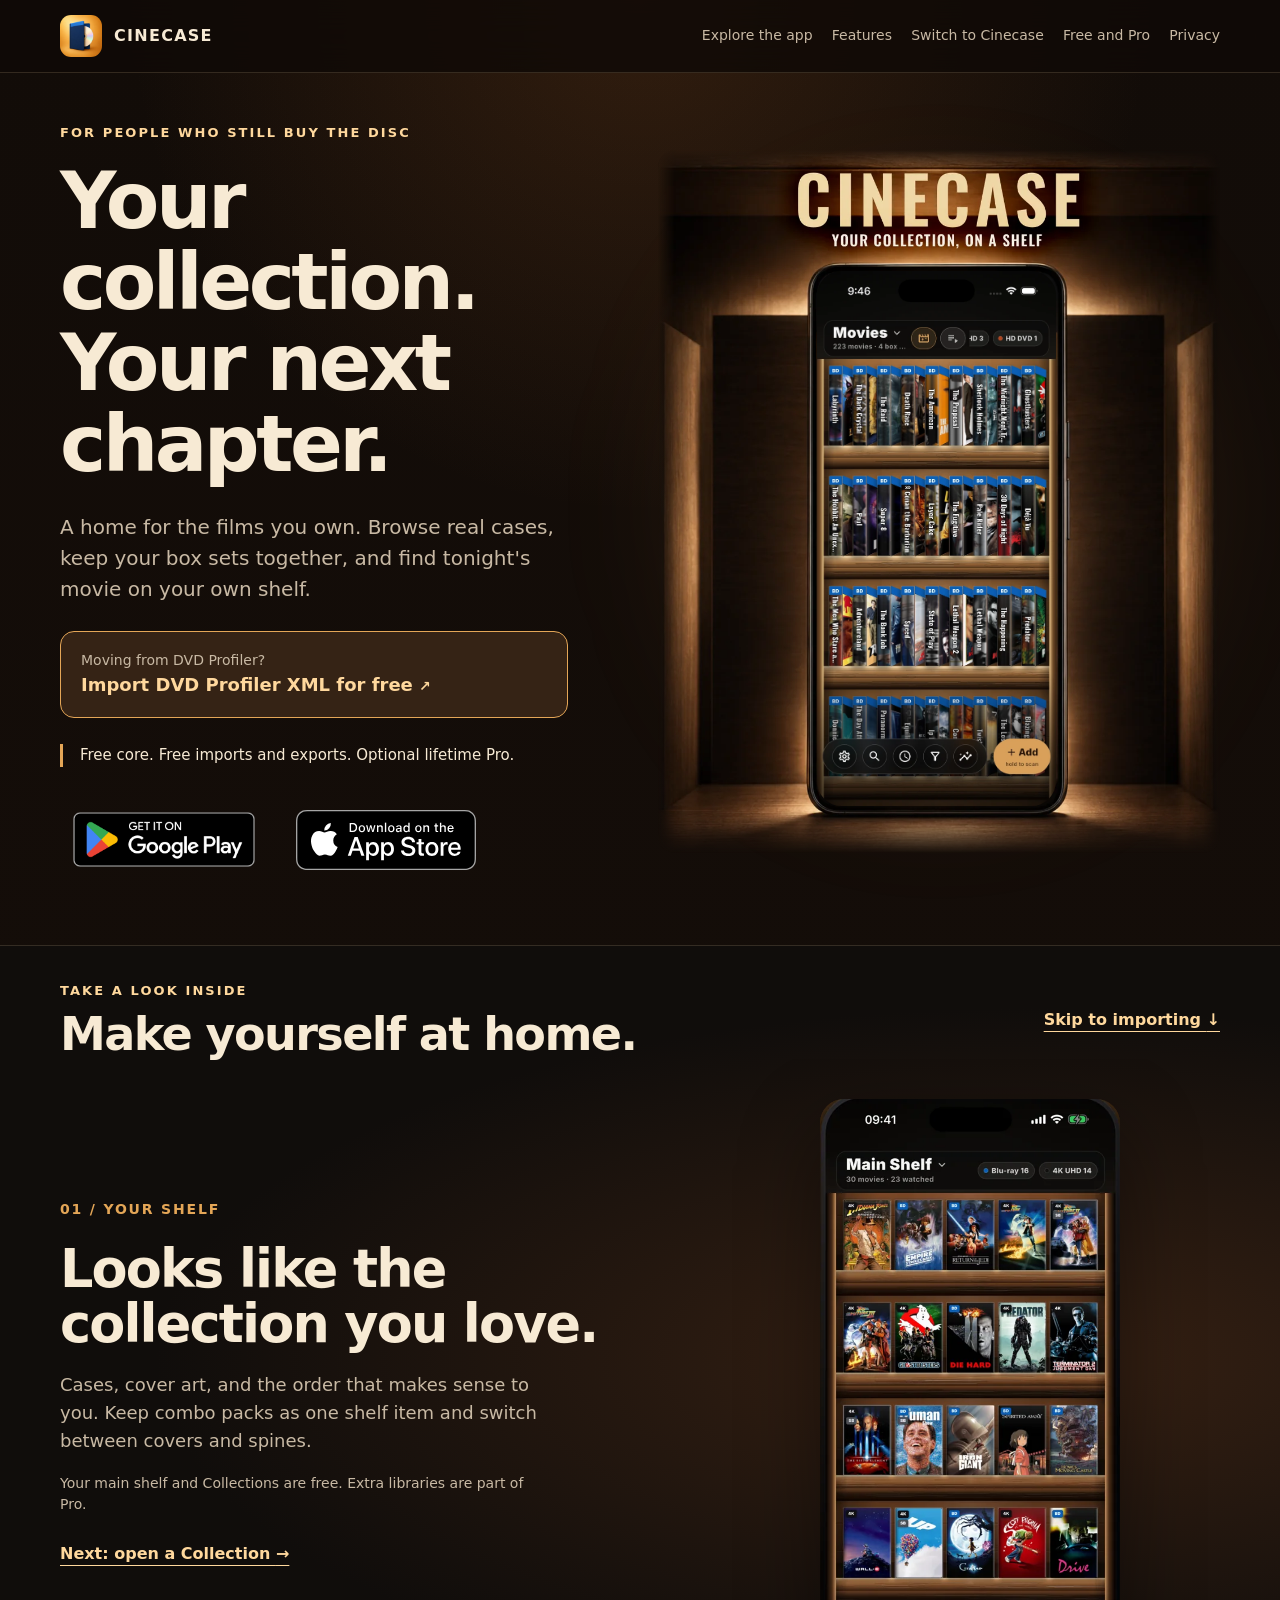
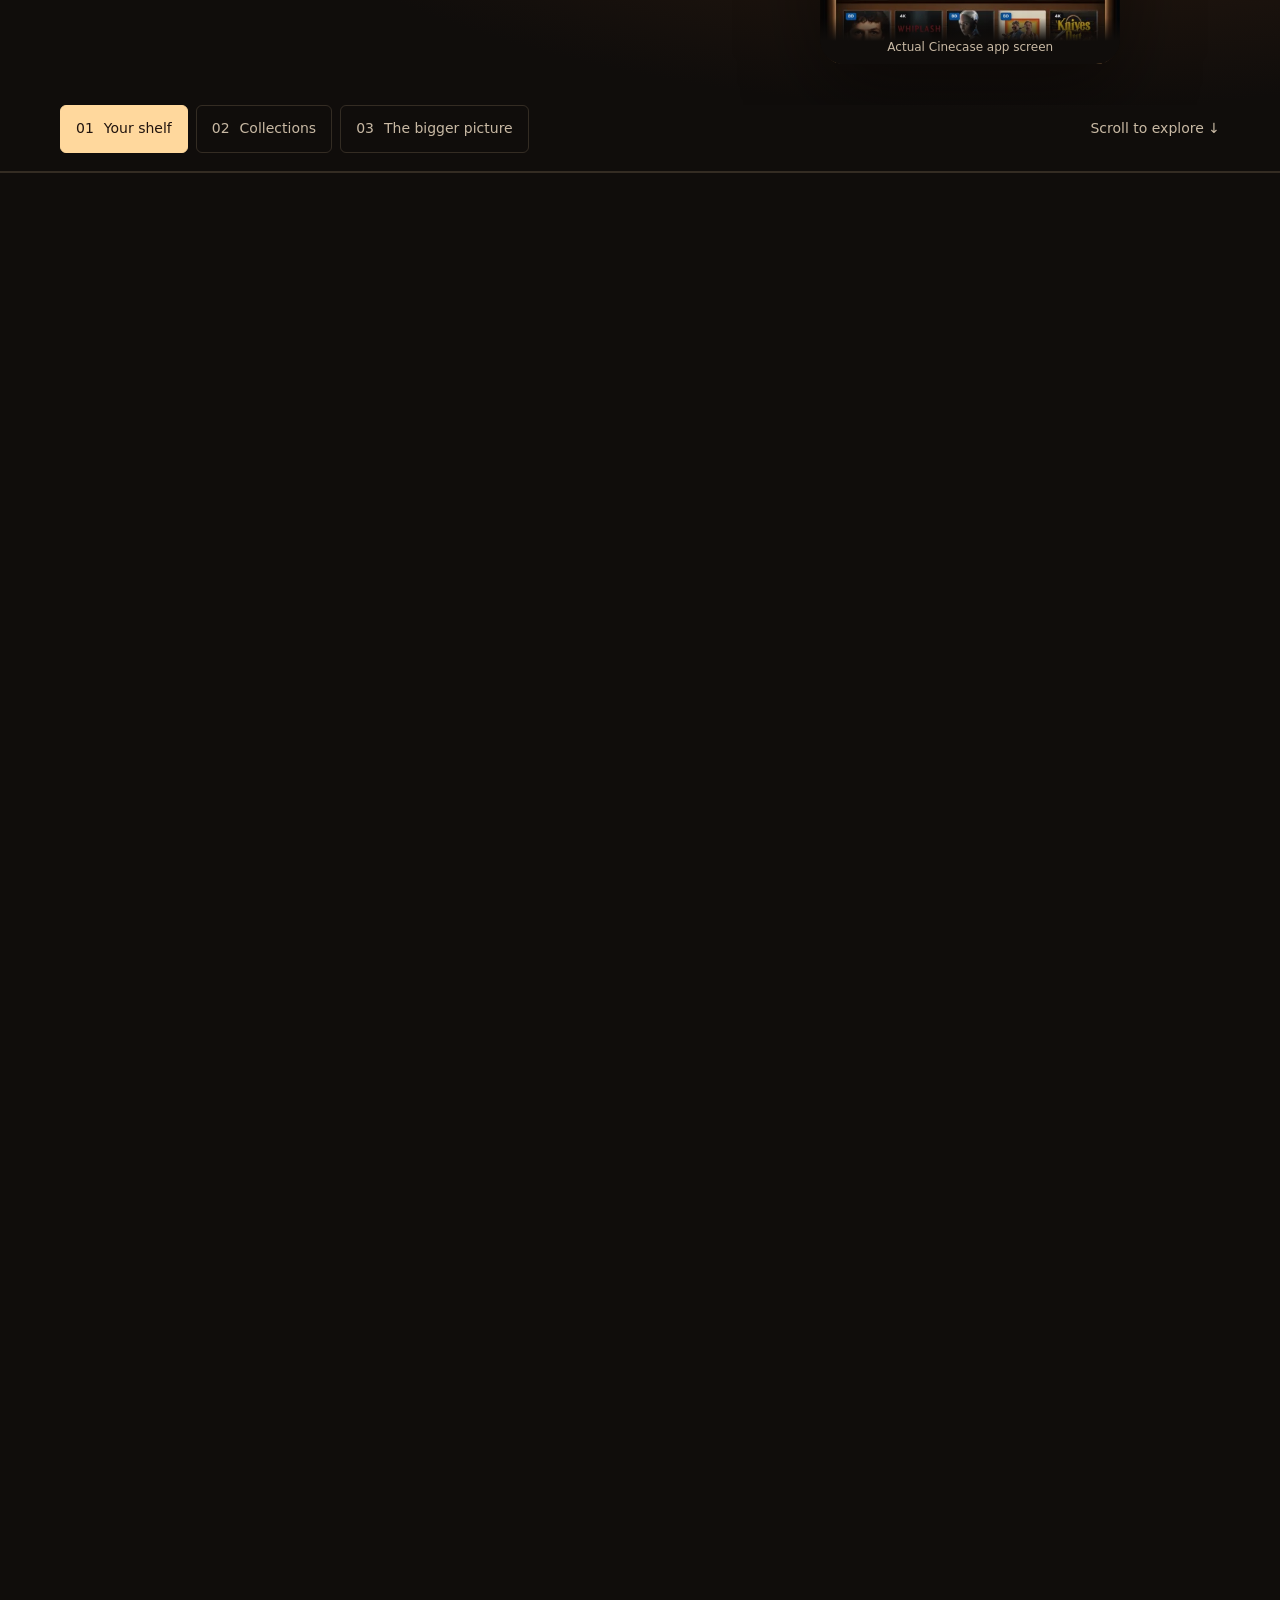
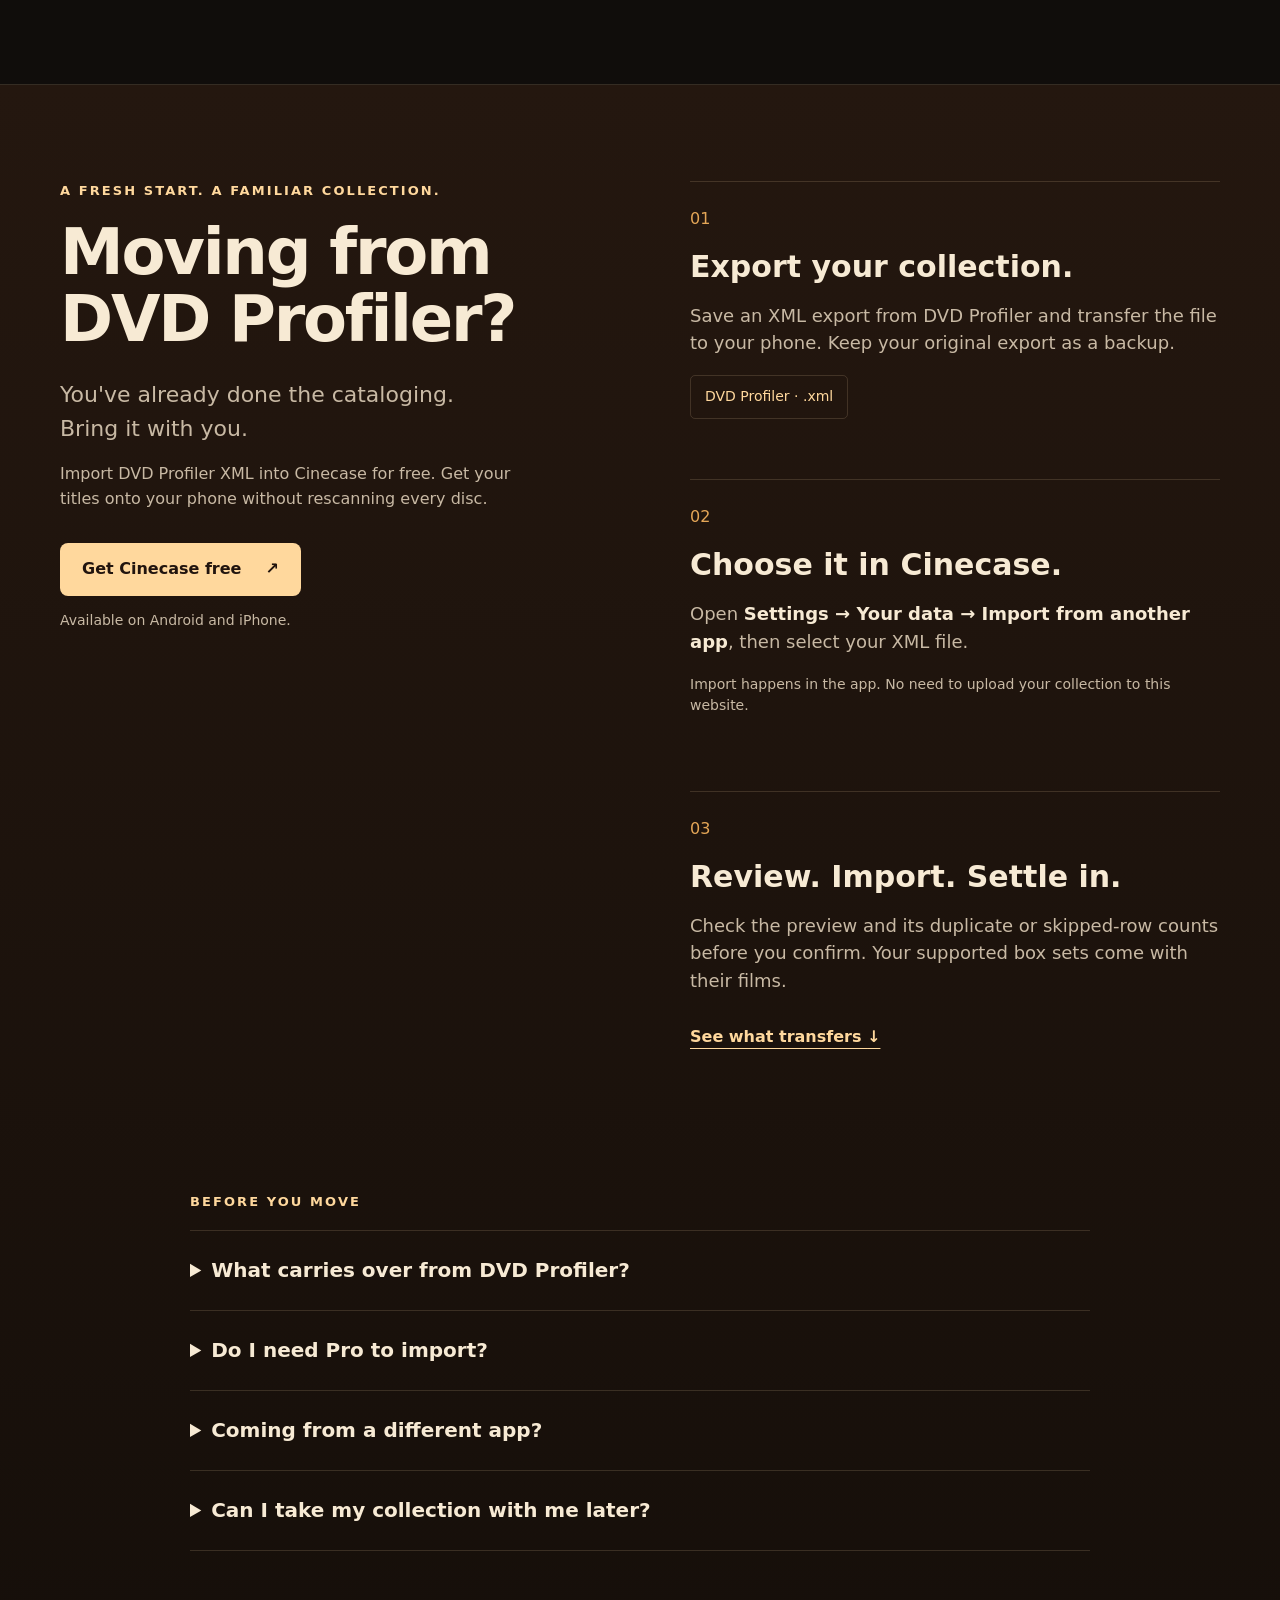
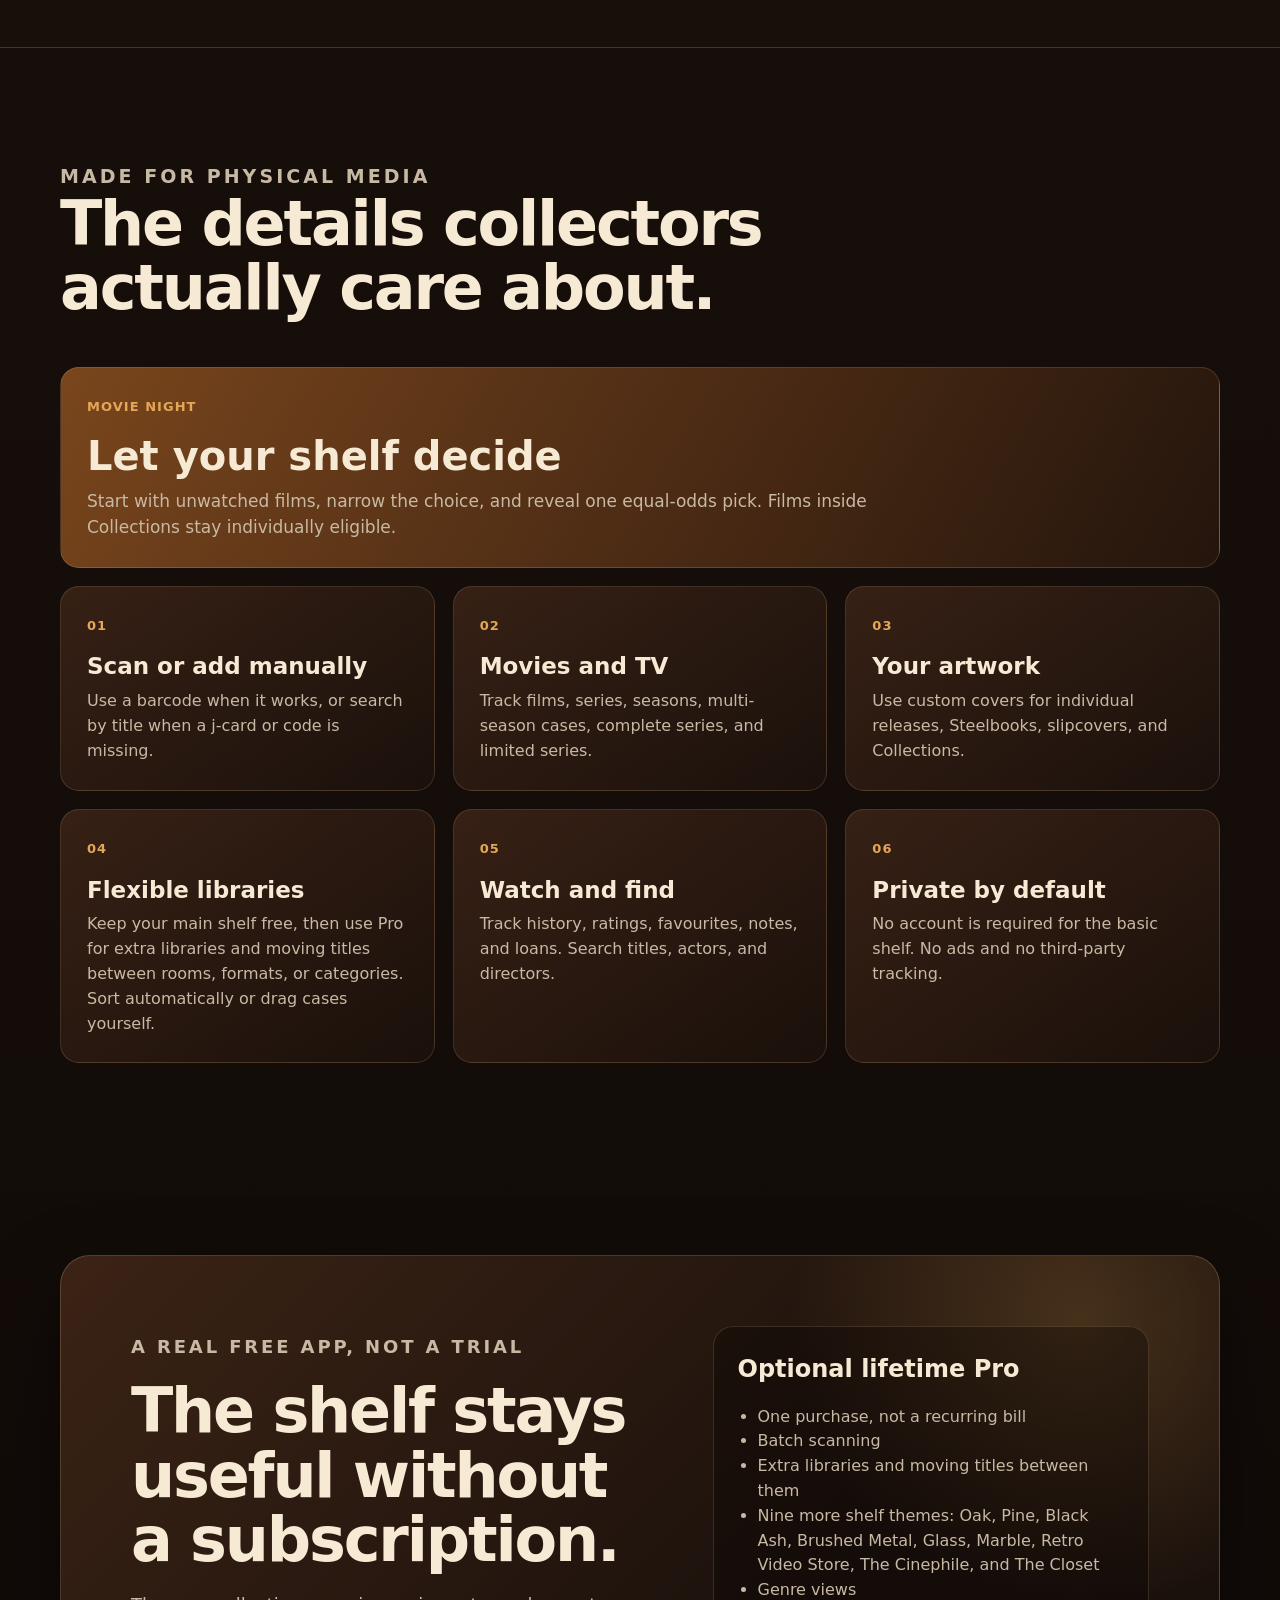
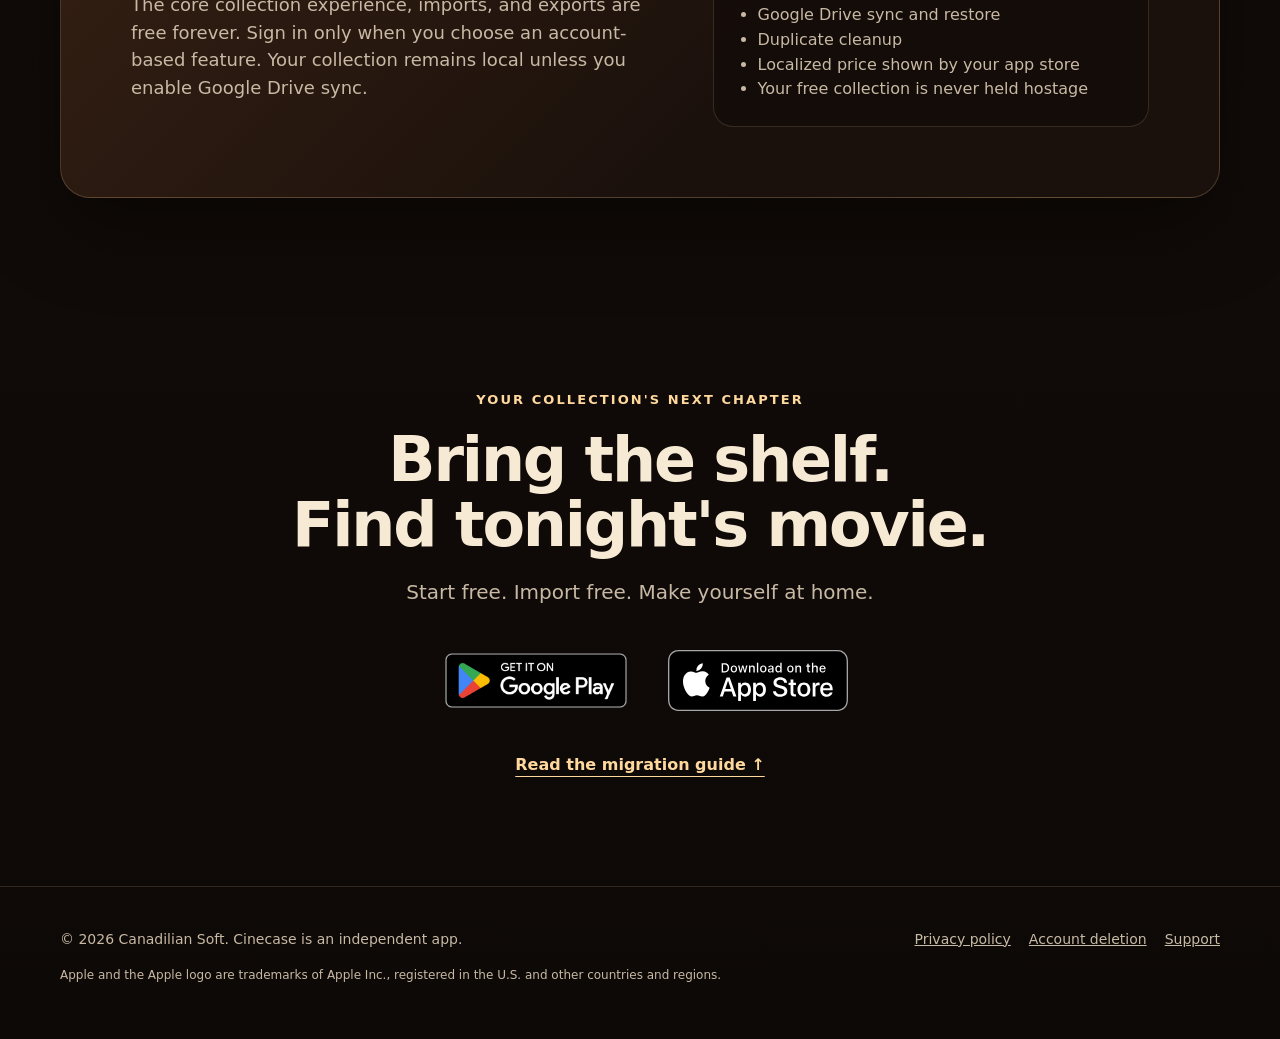
==== index.html @ baa49ec5 "Improve mobile performance and accessible scrolling" ====
<!doctype html>
<html lang="en">
<head>
  <meta charset="utf-8">
  <meta name="viewport" content="width=device-width, initial-scale=1">
  <meta name="theme-color" content="#17100b">
  <meta name="description" content="Import DVD Profiler XML for free. Explore Cinecase for Android and iPhone: physical movie shelves, Collections, and Movie Night. Optional lifetime Pro.">
  <meta property="og:type" content="website">
  <meta property="og:title" content="Cinecase | Your collection. Your next chapter.">
  <meta property="og:description" content="Import DVD Profiler XML for free, explore your collection, and find tonight's movie. Android and iPhone. Free core, optional lifetime Pro.">
  <meta property="og:url" content="https://canadilian.com/">
  <meta property="og:image" content="https://canadilian.com/assets/og-cinecase.png">
  <meta name="twitter:card" content="summary_large_image">
  <link rel="canonical" href="https://canadilian.com/">
  <title>Cinecase | Free DVD Profiler XML import & movie collection app</title>
  <link rel="icon" href="assets/cinecase-app-icon.webp">
  <style>
    :root {
      color-scheme: dark;
      --ink: #f7ead4;
      --muted: #c8b9a4;
      --amber: #e4a657;
      --amber-soft: #ffd89d;
      --walnut: #2a190f;
      --panel: rgba(39, 25, 17, .78);
      --line: rgba(255, 221, 174, .15);
      --shadow: 0 30px 80px rgba(0, 0, 0, .42);
    }

    * { box-sizing: border-box; }
    html { scroll-behavior: smooth; }
    body {
      margin: 0;
      color: var(--ink);
      background:
        radial-gradient(circle at 50% 0%, rgba(163, 92, 38, .22), transparent 32rem),
        linear-gradient(180deg, #120c08 0%, #1a100b 54%, #0d0907 100%);
      font-family: Inter, ui-sans-serif, system-ui, -apple-system, BlinkMacSystemFont, "Segoe UI", sans-serif;
      line-height: 1.55;
    }

    a { color: inherit; }
    img { display: block; max-width: 100%; }
    .wrap { width: min(1160px, calc(100% - 40px)); margin: 0 auto; }

    header {
      position: sticky;
      top: 0;
      z-index: 20;
      border-bottom: 1px solid var(--line);
      background: rgba(16, 10, 7, .84);
      backdrop-filter: blur(18px);
    }

    nav {
      min-height: 72px;
      display: flex;
      align-items: center;
      justify-content: space-between;
      gap: 24px;
    }

    .brand {
      display: inline-flex;
      align-items: center;
      gap: 12px;
      text-decoration: none;
      font-weight: 850;
      letter-spacing: .08em;
    }

    .brand img { width: 42px; height: 42px; border-radius: 11px; }
    .nav-links { display: flex; gap: 22px; align-items: center; }
    .nav-links a { color: var(--muted); text-decoration: none; font-size: 0.875rem; }
    .nav-links a:hover, .nav-links a:focus-visible { color: var(--ink); }

    .hero {
      min-height: 790px;
      display: grid;
      grid-template-columns: .95fr 1.05fr;
      align-items: center;
      gap: clamp(36px, 7vw, 92px);
      padding: 72px 0 88px;
    }

    .eyebrow {
      margin: 0 0 18px;
      color: var(--amber-soft);
      font-size: 0.8125rem;
      font-weight: 800;
      letter-spacing: .16em;
      text-transform: uppercase;
    }

    h1, h2, h3 { line-height: 1.04; }
    h1 {
      margin: 0;
      max-width: 720px;
      font-size: clamp(3rem, 7vw, 5.375rem);
      letter-spacing: -.045em;
    }

    .lead {
      max-width: 620px;
      margin: 26px 0 0;
      color: var(--muted);
      font-size: clamp(1.125rem, 2vw, 1.375rem);
    }

    .promise {
      margin: 26px 0 0;
      padding-left: 17px;
      border-left: 3px solid var(--amber);
      font-weight: 750;
    }

    .store-actions { display: flex; align-items: center; flex-wrap: wrap; gap: 28px; margin-top: 32px; }
    .store-badge-link {
      display: inline-flex;
      align-items: center;
      border-radius: 12px;
      transition: transform .18s ease;
    }
    .store-badge-link:hover {
      transform: translateY(-2px);
    }
    .store-badge-link:focus-visible {
      outline: 3px solid var(--amber);
      outline-offset: 1px;
    }
    .store-badge { display: block; height: auto; }
    .store-badge-app { width: 180px; aspect-ratio: 119.66407 / 40; }
    .store-badge-google { width: 208px; }

    .hero-art {
      position: relative;
      isolation: isolate;
    }
    .hero-art::before {
      content: "";
      position: absolute;
      inset: 12% 8%;
      z-index: -1;
      border-radius: 48%;
      background: rgba(226, 151, 66, .12);
      filter: blur(70px);
    }
    .hero-art .hero-composite {
      width: min(100%, 610px);
      height: auto;
      margin: 0 auto;
      border: 0;
      border-radius: 18px;
      box-shadow: none;
      -webkit-mask-image: linear-gradient(to right, transparent, #000 3%, #000 97%, transparent), linear-gradient(to bottom, transparent, #000 3%, #000 94%, transparent);
      mask-image: linear-gradient(to right, transparent, #000 3%, #000 97%, transparent), linear-gradient(to bottom, transparent, #000 3%, #000 94%, transparent);
      -webkit-mask-composite: source-in;
      mask-composite: intersect;
    }

    section { padding: 96px 0; }
    .section-head { max-width: 760px; margin-bottom: 46px; }
    h2 { margin: 0; font-size: clamp(2.25rem, 5vw, 3.875rem); letter-spacing: -.035em; }
    .section-head p { margin: 18px 0 0; color: var(--muted); font-size: 1.1875rem; }

    .feature-grid {
      display: grid;
      grid-template-columns: repeat(3, 1fr);
      gap: 18px;
    }
    .feature {
      min-height: 190px;
      padding: 26px;
      border: 1px solid var(--line);
      border-radius: 19px;
      background: linear-gradient(145deg, rgba(65, 39, 24, .78), rgba(29, 18, 12, .76));
    }
    .feature span { color: var(--amber); font-size: 0.8125rem; font-weight: 850; letter-spacing: .08em; }
    .feature h3 { margin: 18px 0 0; font-size: 1.4375rem; }
    .feature p { margin: 10px 0 0; color: var(--muted); }
    .feature-major {
      grid-column: 1 / -1;
      min-height: 0;
      background: linear-gradient(120deg, rgba(132, 76, 31, .9), rgba(40, 23, 14, .82));
    }
    .feature-major h3 { font-size: clamp(1.75rem, 4vw, 2.5rem); }
    .feature-major p { max-width: 800px; font-size: 1.0625rem; }

    .free-panel {
      display: grid;
      grid-template-columns: 1.1fr .9fr;
      gap: 48px;
      align-items: center;
      padding: clamp(28px, 6vw, 70px);
      border: 1px solid rgba(255, 220, 171, .19);
      border-radius: 30px;
      background:
        radial-gradient(circle at 88% 12%, rgba(231, 164, 80, .21), transparent 18rem),
        linear-gradient(135deg, #3b2315, #1b110c 65%);
      box-shadow: var(--shadow);
    }
    .free-panel p { color: var(--muted); font-size: 1.125rem; }
    .price-note {
      padding: 24px;
      border-radius: 20px;
      background: rgba(8, 5, 4, .34);
      border: 1px solid var(--line);
    }
    .price-note strong { font-size: 1.5rem; }
    .price-note ul { margin: 16px 0 0; padding-left: 20px; color: var(--muted); }

    footer {
      padding: 42px 0 54px;
      border-top: 1px solid var(--line);
      color: var(--muted);
      font-size: 0.875rem;
    }
    .footer-row { display: flex; justify-content: space-between; gap: 28px; flex-wrap: wrap; }
    .footer-links { display: flex; gap: 18px; flex-wrap: wrap; }
    .footer-links a:hover, .footer-links a:focus-visible { color: var(--ink); }
    .trademark-credit { margin-top: 16px; font-size: 0.75rem; }

    @media (max-width: 900px) {
      .hero { grid-template-columns: 1fr; padding-top: 56px; }
      .hero-copy { text-align: center; }
      .lead { margin-inline: auto; }
      .promise { display: inline-block; text-align: left; }
      .store-actions { justify-content: center; }
      .hero-art .hero-composite { width: min(100%, 560px); }
      .feature-grid { grid-template-columns: repeat(2, 1fr); }
      .free-panel { grid-template-columns: 1fr; }
    }

    @media (max-width: 620px) {
      .wrap { width: min(100% - 28px, 1160px); }
      .hero { min-height: auto; padding: 48px 0 66px; }
      section { padding: 72px 0; }
      .feature-grid { grid-template-columns: 1fr; }
    }

    @media (prefers-reduced-motion: reduce) {
      html { scroll-behavior: auto; }
    }
  .migration-cta {display:block; margin-top:26px;padding:18px 20px;border:1px solid var(--amber);border-radius:14px;background:#352315;text-decoration:none}.migration-cta span {display:block;color:var(--muted);font-size:0.875rem}.migration-cta strong {display:block;color:var(--amber-soft);font-size:1.125rem}.migration-cta strong span {display:inline;color:inherit}.hero {min-height:740px;padding:50px 0 65px}h1{font-size:clamp(3rem,6.1vw,4.875rem)}:focus-visible{outline:3px solid #ffd89d;outline-offset:5px}
</style>
  <link rel="stylesheet" href="interactive.css?v=6-5">
  <script src="interactive.js?v=6-5" defer></script>
</head>
<body>
  <a class="skip-link" href="#main-content">Skip to content</a>
  <header>
    <nav class="wrap" aria-label="Main navigation">
      <a class="brand" href="#top">
        <img src="assets/cinecase-app-icon.webp" width="42" height="42" alt="">
        <span>CINECASE</span>
      </a>
      <div class="nav-links">
        <a href="#tour">Explore the app</a>
        <a href="#features">Features</a>
        <a href="#migration">Switch to Cinecase</a>
        <a href="#free">Free and Pro</a>
        <a href="privacy-policy/">Privacy</a>
      </div>
      <details class="mobile-nav"><summary>Menu</summary>      <div class="mobile-nav-links">
        <a href="#tour">Explore the app</a>
        <a href="#features">Features</a>
        <a href="#migration">Switch to Cinecase</a>
        <a href="#free">Free and Pro</a>
        <a href="privacy-policy/">Privacy</a>
      </div></details>
    </nav>
  </header>

  <main id="top">
    <div class="hero wrap" id="main-content" tabindex="-1">
      <div class="hero-copy">
        <p class="eyebrow">For people who still buy the disc</p>
        <h1>Your collection.<br>Your next chapter.</h1>
        <p class="lead">A home for the films you own. Browse real cases, keep your box sets together, and find tonight's movie on your own shelf.</p>
        <a class="migration-cta" href="#migration"><span>Moving from DVD Profiler?</span><strong>Import DVD Profiler XML for free <span aria-hidden="true">↗</span></strong></a>
        <p class="promise">Free core. Free imports and exports. Optional lifetime Pro.</p>
        <div class="store-actions" aria-label="Store availability">
          <a class="store-badge-link" href="https://play.google.com/store/apps/details?id=com.blurayshelf.movie_shelf" target="_blank" rel="noopener noreferrer" aria-label="Get Cinecase on Google Play">
            <img class="store-badge store-badge-google" src="assets/google-play-badge.png" width="646" height="250" alt="Get it on Google Play">
          </a>
          <a class="store-badge-link" href="https://apps.apple.com/app/id6789741630" target="_blank" rel="noopener noreferrer" aria-label="Download Cinecase on the App Store">
            <img class="store-badge store-badge-app" src="assets/app-store-badge.svg" width="120" height="40" alt="Download on the App Store">
          </a>
        </div>
      </div>
      <div class="hero-art">
        <div class="hero-composite" role="img" aria-label="Cinecase displaying the Large shelf view inside a phone on a warm wooden shelf">
          <img class="hero-background" src="assets/hero-reddit.webp" width="1000" height="1250" fetchpriority="high" alt="">
          <img class="hero-screen" src="assets/hero-shelf-large.webp?v=2" width="603" height="1311" alt="">
        </div>
      </div>
    </div>

    <section id="tour" class="tour" aria-labelledby="tour-title">
      <div class="tour-stage">
        <div class="wrap tour-heading"><div><p class="eyebrow">Take a look inside</p><h2 id="tour-title">Make yourself at home.</h2></div><a class="text-link" href="#migration">Skip to importing <span aria-hidden="true">↓</span></a></div>
        <div class="tour-window wrap">
          <div class="tour-track">
            <article class="tour-slide" id="tour-shelf" aria-labelledby="shelf-title">
              <div class="tour-copy"><p class="chapter">01 / YOUR SHELF</p><h3 id="shelf-title">Looks like the<br>collection you love.</h3><p>Cases, cover art, and the order that makes sense to you. Keep combo packs as one shelf item and switch between covers and spines.</p><p class="detail-note">Your main shelf and Collections are free. Extra libraries are part of Pro.</p><a class="text-link" href="#tour-collection">Next: open a Collection <span aria-hidden="true">→</span></a></div>
              <figure class="tour-image"><img src="assets/iphone-shelf.webp" width="660" height="1434" alt="Cinecase's Covers view with a personal movie collection" loading="lazy"><figcaption>Actual Cinecase app screen</figcaption></figure>
            </article>
            <article class="tour-slide" id="tour-collection" aria-labelledby="collection-title">
              <div class="tour-copy"><p class="chapter">02 / THE FILMS INSIDE</p><h3 id="collection-title">One box.<br>A whole world inside.</h3><p>Open a Collection to see the films it holds. Keep trilogies, franchises, and box sets together without losing the individual movies.</p><p class="detail-note">Movie Night can choose individual films inside Collections, too.</p><a class="text-link" href="#tour-stats">Next: get the bigger picture <span aria-hidden="true">→</span></a></div>
              <figure class="tour-image"><img src="assets/iphone-collection.webp" width="660" height="1434" alt="The Lord of the Rings Trilogy Collection open, showing its three films" loading="lazy"><figcaption>Actual Cinecase app screen</figcaption></figure>
            </article>
            <article class="tour-slide" id="tour-stats" aria-labelledby="stats-title">
              <div class="tour-copy"><p class="chapter">03 / YOUR COLLECTION, IN FOCUS</p><h3 id="stats-title">Know your shelf.<br>Find your next watch.</h3><p>Explore your formats, genres, decades, and watch history. When you can't decide, Movie Night makes an equal-odds pick from the films you own.</p><p class="detail-note">Narrow Movie Night by genre, runtime, watched status, actor, or director.</p><a class="text-link" href="#migration">Bring your collection over <span aria-hidden="true">→</span></a></div>
              <figure class="tour-image"><img src="assets/iphone-stats.webp" width="660" height="1434" alt="Cinecase statistics showing collection totals and movie formats" loading="lazy"><figcaption>Actual Cinecase app screen</figcaption></figure>
            </article>
          </div>
        </div>
        <div class="tour-controls wrap" aria-label="Tour chapters"><div class="chapter-links"><a href="#tour-shelf">01 <span>Your shelf</span></a><a href="#tour-collection">02 <span>Collections</span></a><a href="#tour-stats">03 <span>The bigger picture</span></a></div><span class="scroll-hint">Scroll to explore <span aria-hidden="true">↓</span></span></div>
        <div class="tour-progress" aria-hidden="true"><span></span></div>
      </div>
    </section>

    <section id="migration" class="migration" aria-labelledby="migration-title">
      <div class="wrap migration-layout">
        <div class="migration-intro"><p class="eyebrow">A fresh start. A familiar collection.</p><h2 id="migration-title">Moving from<br>DVD Profiler?</h2><p class="lead">You've already done the cataloging.<br>Bring it with you.</p><p>Import DVD Profiler XML into Cinecase for free. Get your titles onto your phone without rescanning every disc.</p><a class="button" href="#download">Get Cinecase free <span aria-hidden="true">↗</span></a><p class="detail-note">Available on Android and iPhone.</p></div>
        <div class="migration-steps">
          <article class="migration-step"><span class="step-number">01</span><h3>Export your collection.</h3><p>Save an XML export from DVD Profiler and transfer the file to your phone. Keep your original export as a backup.</p><span class="file-label">DVD Profiler · .xml</span></article>
          <article class="migration-step"><span class="step-number">02</span><h3>Choose it in Cinecase.</h3><p>Open <strong>Settings → Your data → Import from another app</strong>, then select your XML file.</p><p class="detail-note">Import happens in the app. No need to upload your collection to this website.</p></article>
          <article class="migration-step"><span class="step-number">03</span><h3>Review. Import. Settle in.</h3><p>Check the preview and its duplicate or skipped-row counts before you confirm. Your supported box sets come with their films.</p><a class="text-link" href="#migration-details">See what transfers <span aria-hidden="true">↓</span></a></article>
        </div>
      </div>
      <div class="wrap migration-faq" id="migration-details">
        <p class="eyebrow">Before you move</p>
        <details><summary>What carries over from DVD Profiler?</summary><div><p>Supported fields include titles, production years, formats, editions, and retail barcodes. Supported multi-film box-set relationships become Collections with films inside.</p><p>Not every DVD Profiler field transfers. Special features and Easter eggs are not imported. Nested box sets and single-child profiles are not grouped the same way. Keep your original export and review the import preview before confirming.</p></div></details>
        <details><summary>Do I need Pro to import?</summary><div><p>No. Imports and exports are free. The core collection experience stays free, with an optional one-time Pro purchase for extras such as batch scanning, extra libraries, and Google Drive sync.</p></div></details>
        <details><summary>Coming from a different app?</summary><div><p>Cinecase also accepts CLZ XML or CSV, My Movies CSV, Letterboxd watched CSV, and generic CSV. The import preview helps you check what Cinecase recognized before adding it.</p><p>Export support and fields vary by app. Letterboxd import is for watched films, not a watchlist or full diary transfer.</p></div></details>
        <details><summary>Can I take my collection with me later?</summary><div><p>Yes. Backup and export remain free, so you can keep a copy of your data. No account is required for the basic local shelf.</p></div></details>
      </div>
    </section>
    <section id="features" aria-labelledby="features-title">
      <div class="wrap">
        <div class="section-head">
          <p class="eyebrow">Made for physical media</p>
          <h2 id="features-title">The details collectors actually care about.</h2>
        </div>
        <div class="feature-grid">
          <article class="feature feature-major"><span>MOVIE NIGHT</span><h3>Let your shelf decide</h3><p>Start with unwatched films, narrow the choice, and reveal one equal-odds pick. Films inside Collections stay individually eligible.</p></article>
          <article class="feature"><span>01</span><h3>Scan or add manually</h3><p>Use a barcode when it works, or search by title when a j-card or code is missing.</p></article>
          <article class="feature"><span>02</span><h3>Movies and TV</h3><p>Track films, series, seasons, multi-season cases, complete series, and limited series.</p></article>
          <article class="feature"><span>03</span><h3>Your artwork</h3><p>Use custom covers for individual releases, Steelbooks, slipcovers, and Collections.</p></article>
          <article class="feature"><span>04</span><h3>Flexible libraries</h3><p>Keep your main shelf free, then use Pro for extra libraries and moving titles between rooms, formats, or categories. Sort automatically or drag cases yourself.</p></article>
          <article class="feature"><span>05</span><h3>Watch and find</h3><p>Track history, ratings, favourites, notes, and loans. Search titles, actors, and directors.</p></article>
          <article class="feature"><span>06</span><h3>Private by default</h3><p>No account is required for the basic shelf. No ads and no third-party tracking.</p></article>
        </div>
      </div>
    </section>

    <section id="free">
      <div class="wrap">
        <div class="free-panel">
          <div>
            <p class="eyebrow">A real free app, not a trial</p>
            <h2>The shelf stays useful without a subscription.</h2>
            <p>The core collection experience, imports, and exports are free forever. Sign in only when you choose an account-based feature. Your collection remains local unless you enable Google Drive sync.</p>
          </div>
          <div class="price-note">
            <strong>Optional lifetime Pro</strong>
            <ul>
              <li>One purchase, not a recurring bill</li>
              <li>Batch scanning</li>
              <li>Extra libraries and moving titles between them</li>
              <li>Nine more shelf themes: Oak, Pine, Black Ash, Brushed Metal, Glass, Marble, Retro Video Store, The Cinephile, and The Closet</li>
              <li>Genre views</li>
              <li>Google Drive sync and restore</li>
              <li>Duplicate cleanup</li>
              <li>Localized price shown by your app store</li>
              <li>Your free collection is never held hostage</li>
            </ul>
          </div>
        </div>
      </div>
    </section>
    <section id="download" class="download wrap" aria-labelledby="download-title"><p class="eyebrow">Your collection's next chapter</p><h2 id="download-title">Bring the shelf.<br>Find tonight's movie.</h2><p>Start free. Import free. Make yourself at home.</p>        <div class="store-actions" aria-label="Store availability">
          <a class="store-badge-link" href="https://play.google.com/store/apps/details?id=com.blurayshelf.movie_shelf" target="_blank" rel="noopener noreferrer" aria-label="Get Cinecase on Google Play">
            <img class="store-badge store-badge-google" src="assets/google-play-badge.png" width="646" height="250" alt="Get it on Google Play">
          </a>
          <a class="store-badge-link" href="https://apps.apple.com/app/id6789741630" target="_blank" rel="noopener noreferrer" aria-label="Download Cinecase on the App Store">
            <img class="store-badge store-badge-app" src="assets/app-store-badge.svg" width="120" height="40" alt="Download on the App Store">
          </a>
        </div>
<a class="text-link" href="#migration">Read the migration guide ↑</a></section>
  </main>

  <footer>
    <div class="wrap footer-row">
      <div>© 2026 Canadilian Soft. Cinecase is an independent app.</div>
      <div class="footer-links">
        <a href="privacy-policy/">Privacy policy</a>
        <a href="account-deletion/">Account deletion</a>
        <a href="mailto:canadiliansoft@gmail.com">Support</a>
      </div>
    </div>
    <div class="wrap trademark-credit">Apple and the Apple logo are trademarks of Apple Inc., registered in the U.S. and other countries and regions.</div>
  </footer>
</body>
</html>
---- interactive.css ----
:root {--header-height:73px}
html {scroll-padding-top:calc(var(--header-height) + 16px)}
[id] {scroll-margin-top:0}
.skip-link {position:fixed;left:20px;top:-100px;z-index:100;background:var(--amber-soft);color:#17100b;padding:12px 20px}
.skip-link:focus {top:10px}
.button,.text-link {font-weight:750;text-underline-offset:6px}.button {display:inline-flex;gap:24px;align-items:center;min-height:48px;padding:14px 22px;background:var(--amber-soft);color:#21140e;border-radius:8px;text-decoration:none}.text-link {display:inline-block;padding-block:12px;color:var(--amber-soft)}
.migration-cta:hover {background:#49301c}.hero .promise {font-size:0.9375rem;font-weight:500}.hero .lead{font-size:1.25rem}.hero-art{transform:none}
.tour {padding:0;background:#100d0b;border-block:1px solid var(--line)}.tour-stage{overflow:hidden;position:relative;padding:35px 0 20px;background:radial-gradient(ellipse at 80% 50%,#372113 0,transparent 60%),#100d0b}
.tour-heading {display:flex;justify-content:space-between;align-items:center;gap:25px}.tour-heading h2{font-size:clamp(1.875rem,3.6vw,3rem)}.tour-heading .eyebrow{margin-bottom:10px}
.tour-slide{display:grid;grid-template-columns:1.1fr .9fr;align-items:center;gap:50px;padding:30px 0}.tour-copy {max-width:550px}.tour-copy h3{font-size:clamp(2.125rem,4.1vw,3.625rem);margin:20px 0;letter-spacing:-.035em;line-height:1.05}.tour-copy p:not(.chapter){font-size:1.125rem;color:var(--muted);max-width:480px}.tour-copy .detail-note{font-size:0.875rem!important}.chapter{color:var(--amber);font-weight:750;letter-spacing:.13em;font-size:0.875rem}
.tour-image{margin:0 auto;position:relative;width:240px;max-width:100%;height:450px;overflow:hidden;border-radius:24px;background:#2c1d11;box-shadow:var(--shadow)}.tour-image img{width:100%;height:auto;transform:translateY(-15%)}.tour-image figcaption{position:absolute;bottom:0;width:100%;padding:20px 8px 8px;background:linear-gradient(transparent,#100d0b 50%);text-align:center;color:var(--muted);font-size:0.75rem}
.tour-controls{display:none;align-items:center;justify-content:space-between;gap:20px}.chapter-links{display:flex;gap:8px}.chapter-links a {display:inline-flex;gap:10px;align-items:center;min-height:48px;border:1px solid var(--line);border-radius:6px;padding:8px 15px;text-decoration:none;font-size:0.875rem;color:var(--muted)}.chapter-links a[aria-current="step"]{background:var(--amber-soft);color:#21140e;border-color:var(--amber-soft)}.scroll-hint{color:var(--muted);font-size:0.875rem}.tour-progress{height:2px;background:var(--line);position:absolute;bottom:0;width:100%;display:none}.tour-progress span{display:block;height:100%;background:var(--amber);transform-origin:left;transform:scaleX(var(--progress,0))}
.tour.is-pinned{height:260vh}.is-pinned .tour-stage{position:sticky;top:var(--header-height);height:calc(100vh - var(--header-height));display:flex;flex-direction:column;justify-content:space-between}.is-pinned .tour-window{overflow:clip;flex:1;min-height:0}.is-pinned .tour-track{display:flex;height:100%;transform:translate3d(calc(var(--progress,0) * -200%),0,0);will-change:transform}.is-pinned .tour-slide{flex:0 0 100%;height:100%;min-width:0;padding:20px 0}.is-pinned .tour-image{height:min(450px,100%)}.is-pinned .tour-controls{display:flex}.is-pinned .tour-progress{display:block}
.migration{background:linear-gradient(180deg,#24170f,#160f0a);border-bottom:1px solid var(--line)}.migration-layout{display:grid;grid-template-columns:1fr 1fr;gap:100px;align-items:start}.migration-intro{position:sticky;top:130px}.migration-intro h2{font-size:clamp(2.5rem,5vw,4.0625rem)}.migration-intro>p:not(.eyebrow){max-width:470px;color:var(--muted)}.migration-intro .button{margin-top:15px}.detail-note{font-size:0.875rem;color:var(--muted)}.migration-step{padding:25px 0 60px;border-top:1px solid var(--line);min-height:280px}.step-number{font-size:1rem;color:var(--amber);font-variant-numeric:tabular-nums}.migration-step h3{font-size:1.875rem;line-height:1.13;margin:18px 0}.migration-step p{color:var(--muted);font-size:1.125rem}.migration-step strong{color:var(--ink);font-weight:600}.migration-step .detail-note{font-size:0.875rem}.file-label{display:inline-block;padding:10px 14px;border:1px solid var(--line);border-radius:5px;color:var(--amber-soft);font-size:0.875rem}
.migration-faq{margin-top:70px;max-width:900px}.migration-faq details{border-top:1px solid var(--line)}.migration-faq details:last-child{border-bottom:1px solid var(--line)}summary{cursor:pointer;padding:24px 30px 24px 0;font-size:1.25rem;font-weight:650}details>div{padding:0 25px 22px 0;color:var(--muted)}details p{max-width:750px;margin-top:0}.download{text-align:center}.download>p:not(.eyebrow){color:var(--muted);font-size:1.25rem}.download .store-actions{justify-content:center;margin-bottom:20px}
.feature {transition:background .2s}.feature:hover{background:#402718}
@media(min-width:901px) and (min-height:701px) and (prefers-reduced-motion:no-preference){.reveal-ready{opacity:.35;transform:translateY(18px);transition:opacity .65s,transform .65s}.reveal-ready.is-visible{opacity:1;transform:none}}
@media(max-width:1000px){.migration-layout{gap:45px}.tour-slide{gap:28px}.chapter-links a{padding-inline:10px}}
@media(max-width:900px){.hero-art{transform:none}.migration-intro{position:static}.tour-heading{align-items:flex-start}.tour-heading>.text-link{font-size:0.875rem;white-space:nowrap}.tour-image{width:260px;height:490px}.tour-slide{border-bottom:1px solid var(--line);padding:45px 0}.migration-layout{grid-template-columns:1fr}.migration-steps{display:grid;grid-template-columns:repeat(3,1fr);gap:24px}.migration-step{min-height:0;padding-bottom:20px}.migration-step h3{font-size:1.5625rem}.tour-copy h3{font-size:2.375rem}}
@media(max-width:620px){:root{--header-height:73px}.brand{gap:8px;font-size:0.9375rem}nav{gap:10px}.hero{padding-top:35px}.hero-copy{text-align:left}.hero h1{font-size:clamp(2.5rem,11vw,3.625rem)}.hero .lead{font-size:1.125rem}.hero .promise{font-size:0.875rem}.hero .store-actions{justify-content:flex-start;gap:10px}.store-badge-google{width:165px}.store-badge-app{width:143px}.migration-cta strong{font-size:1rem}.hero-art .hero-composite{max-width:420px}.tour-heading{display:block}.tour-heading>.text-link{margin-top:10px}.tour-slide{grid-template-columns:1fr;gap:28px}.tour-copy h3{font-size:2.375rem}.tour-copy .text-link{display:none}.tour-image{width:260px;height:490px}.migration-steps{display:block}.migration-step{padding:25px 0 40px}.migration-faq{margin-top:30px}summary{font-size:1.125rem}.migration-intro h2{font-size:2.75rem}.download .store-actions{gap:10px}}
@media(prefers-reduced-motion:reduce){html{scroll-behavior:auto}*,*::before,*::after{animation:none!important;transition:none!important}.hero-art{transform:none}.migration-intro{position:static}.reveal-ready{opacity:1;transform:none}}
/* Frame the phone area of the existing marketing screenshots. */
.tour-image img{width:132%;max-width:none;transform:translate(-12%,-29%)}
@media(max-height:700px){.migration-intro{position:static}}
/* Contain decorative overflow without changing vertical scrolling. */
body{overflow-x:clip}
@media(min-width:1200px) and (min-height:850px){.tour-image{width:300px;height:565px}.is-pinned .tour-image{height:min(565px,100%)}}

/* Place the untouched simulator capture only inside the existing phone screen.
   Coordinates follow the original 1080 x 1350 artwork. */
.hero-composite{position:relative;aspect-ratio:4 / 5}
.hero-composite .hero-background{display:block;width:100%;height:auto}
.hero-composite .hero-screen{position:absolute;left:28.333333%;top:17.259259%;width:42.407407%;height:76.074074%;max-width:none;object-fit:cover;object-position:center;border-radius:10.3% / 4.6%}

.mobile-nav{display:none;position:relative}
.nav-links{gap:clamp(12px,1.5vw,22px)}
.mobile-nav summary{padding:10px 4px;min-height:44px;font-size:1rem}
.mobile-nav-links{position:absolute;right:0;top:100%;width:min(20rem,calc(100vw - 28px));padding:12px;background:#21140e;border:1px solid var(--line);border-radius:12px;box-shadow:var(--shadow)}
.mobile-nav-links a{display:block;padding:12px;color:var(--ink);font-size:1rem;text-decoration:none}
@media(max-width:900px){.nav-links{display:none}.mobile-nav{display:block}}

h1,h2,h3{overflow-wrap:anywhere}
nav{flex-wrap:wrap}
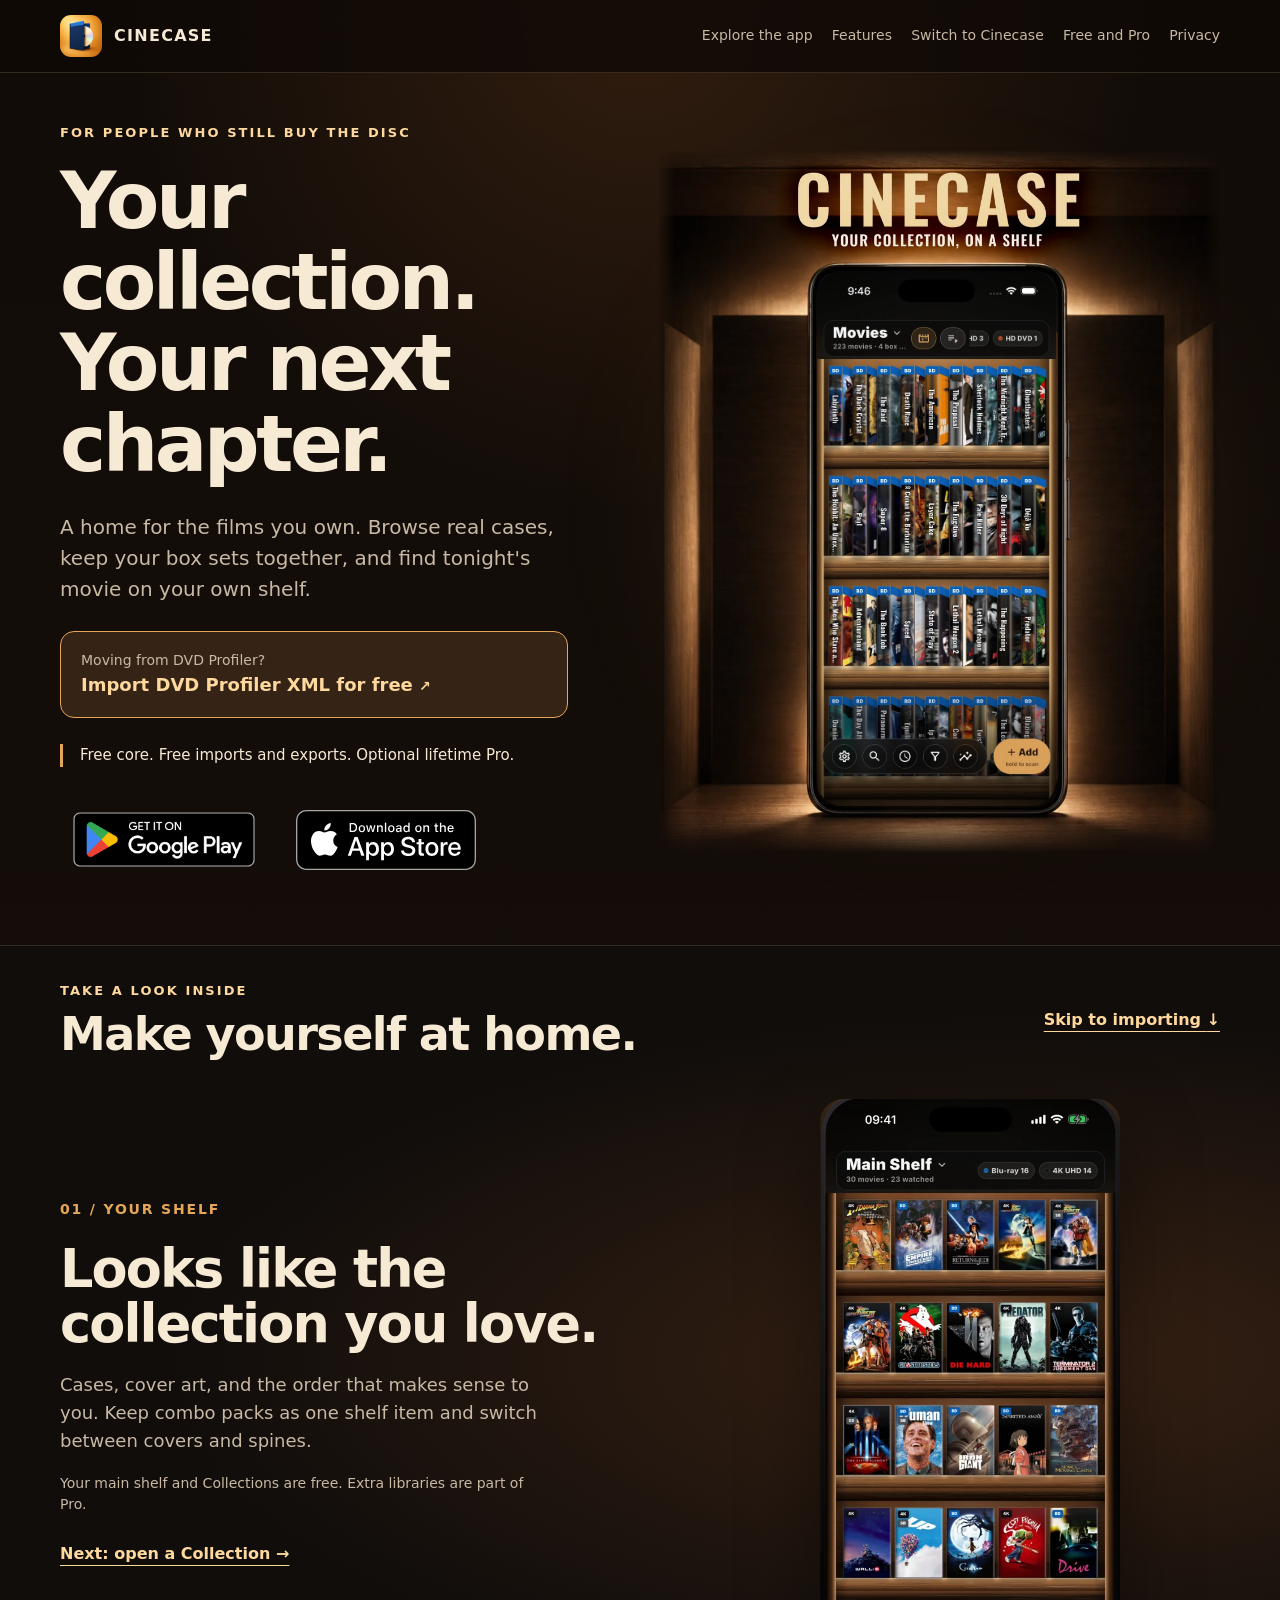
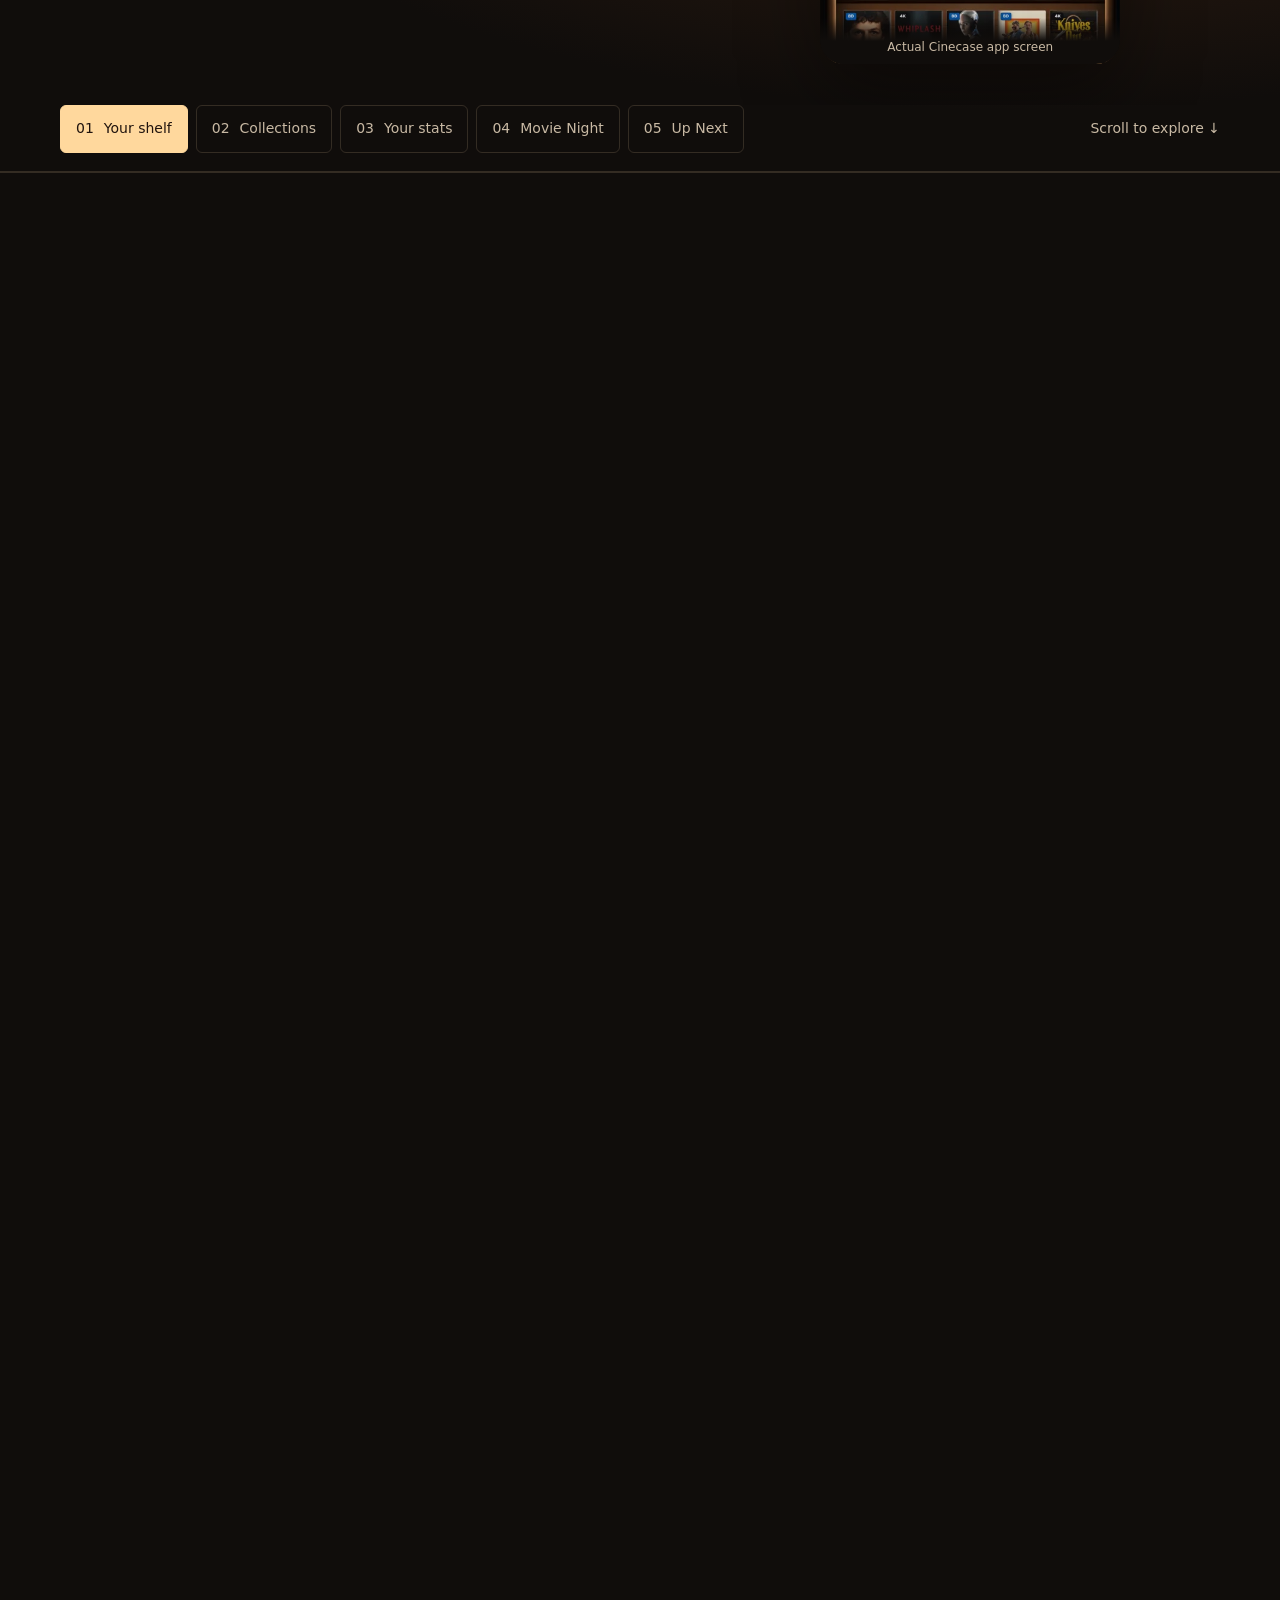
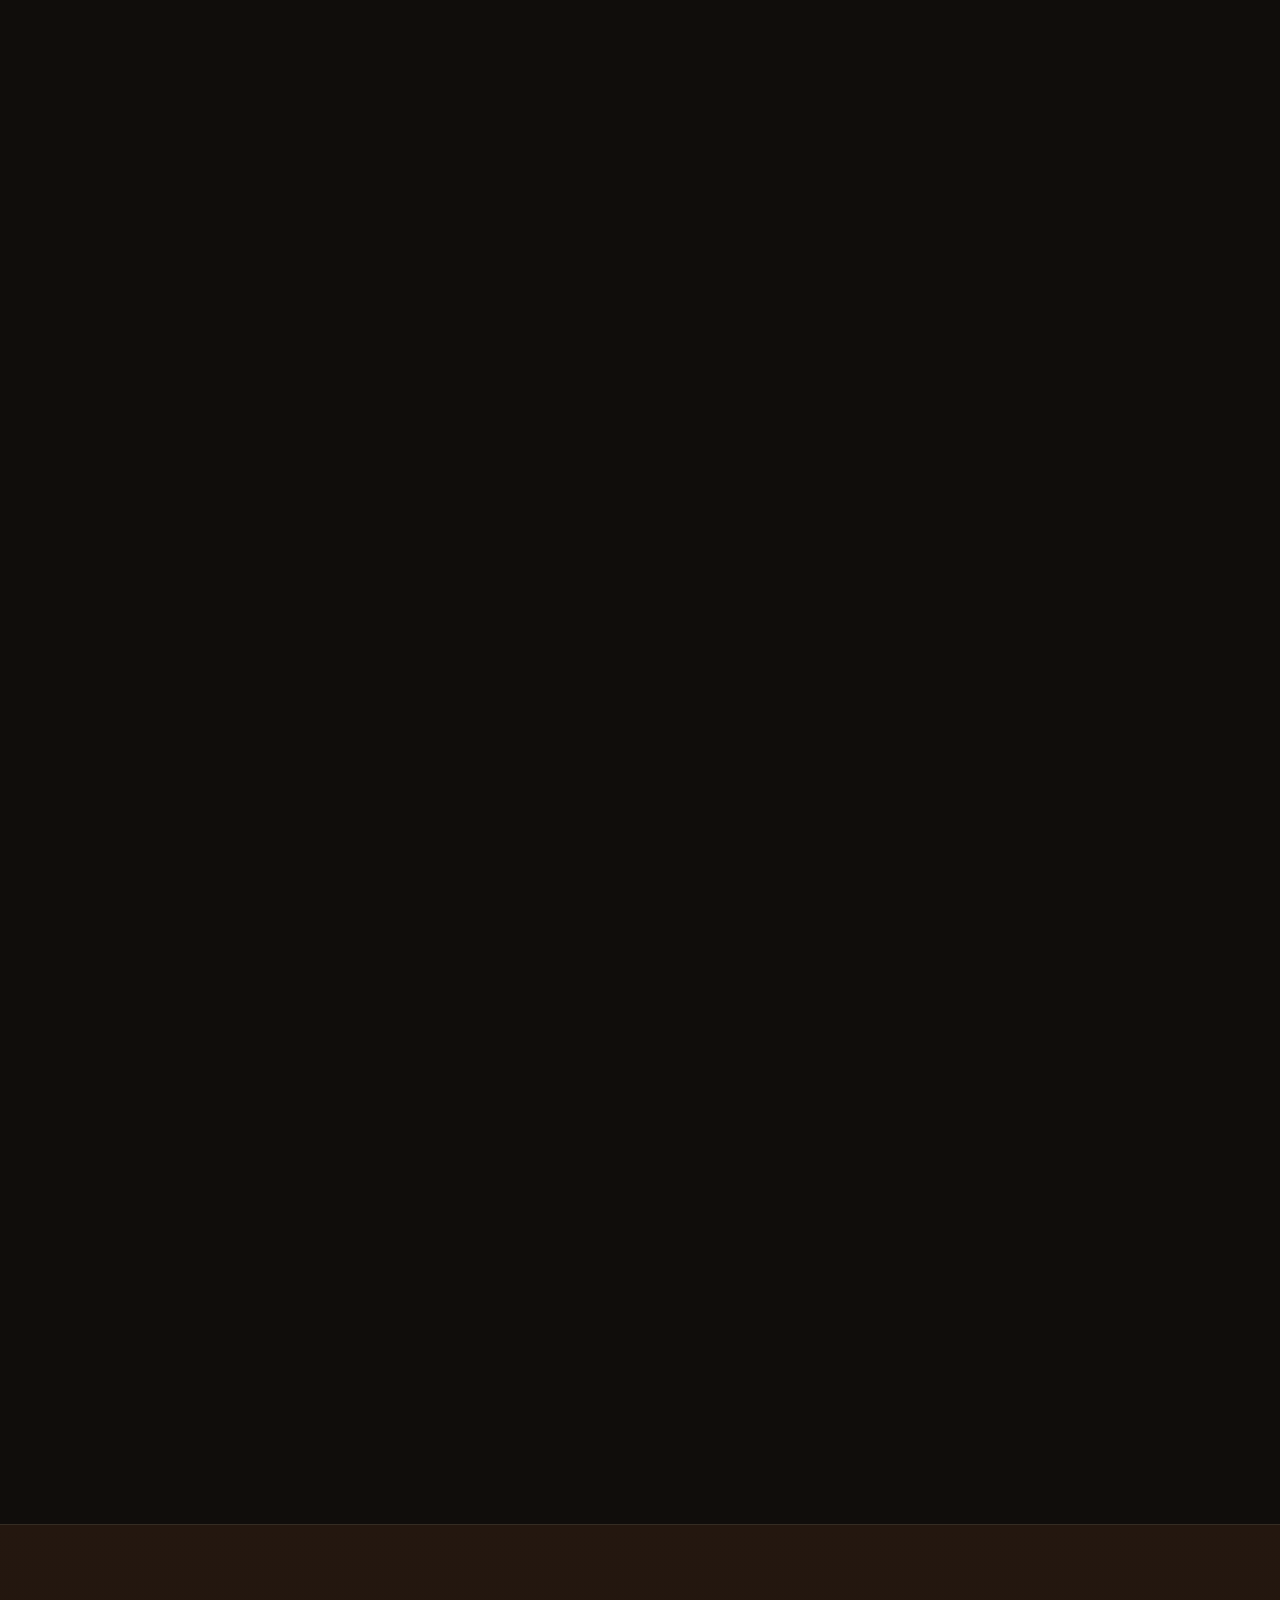
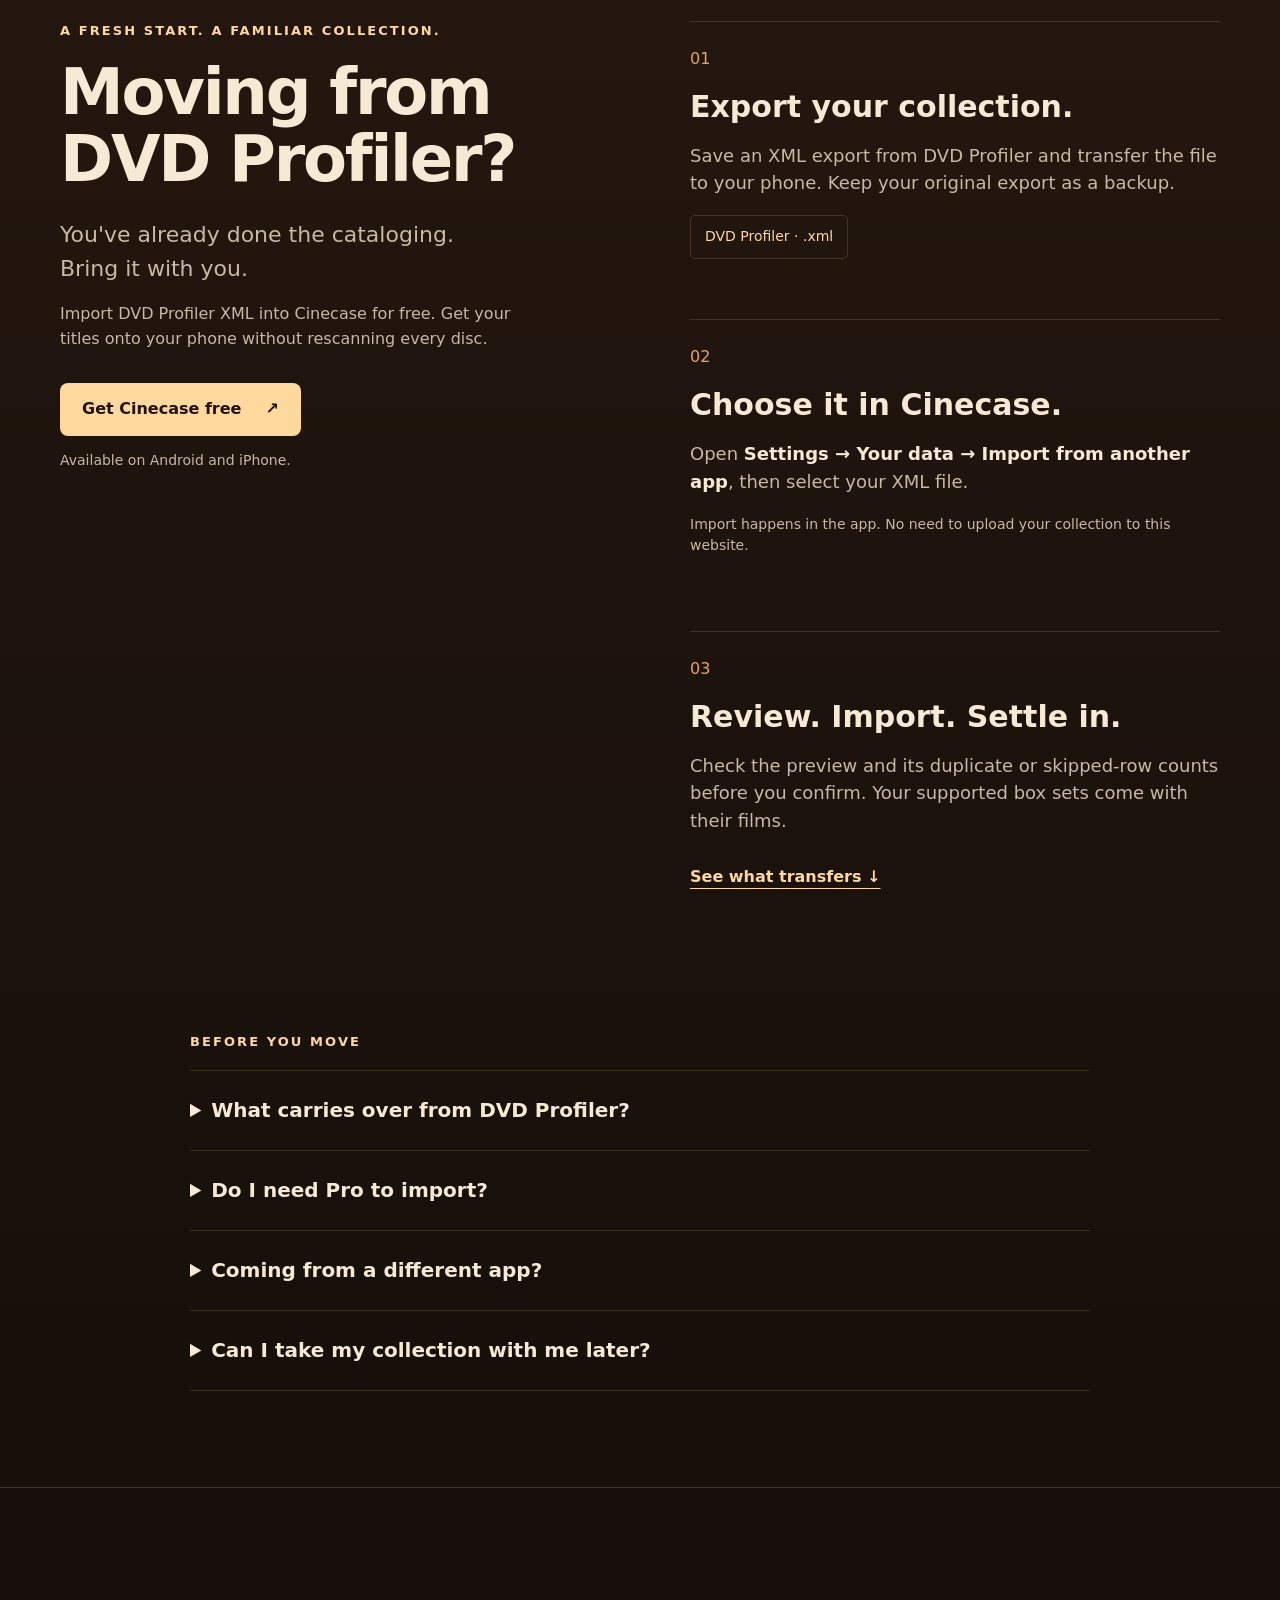
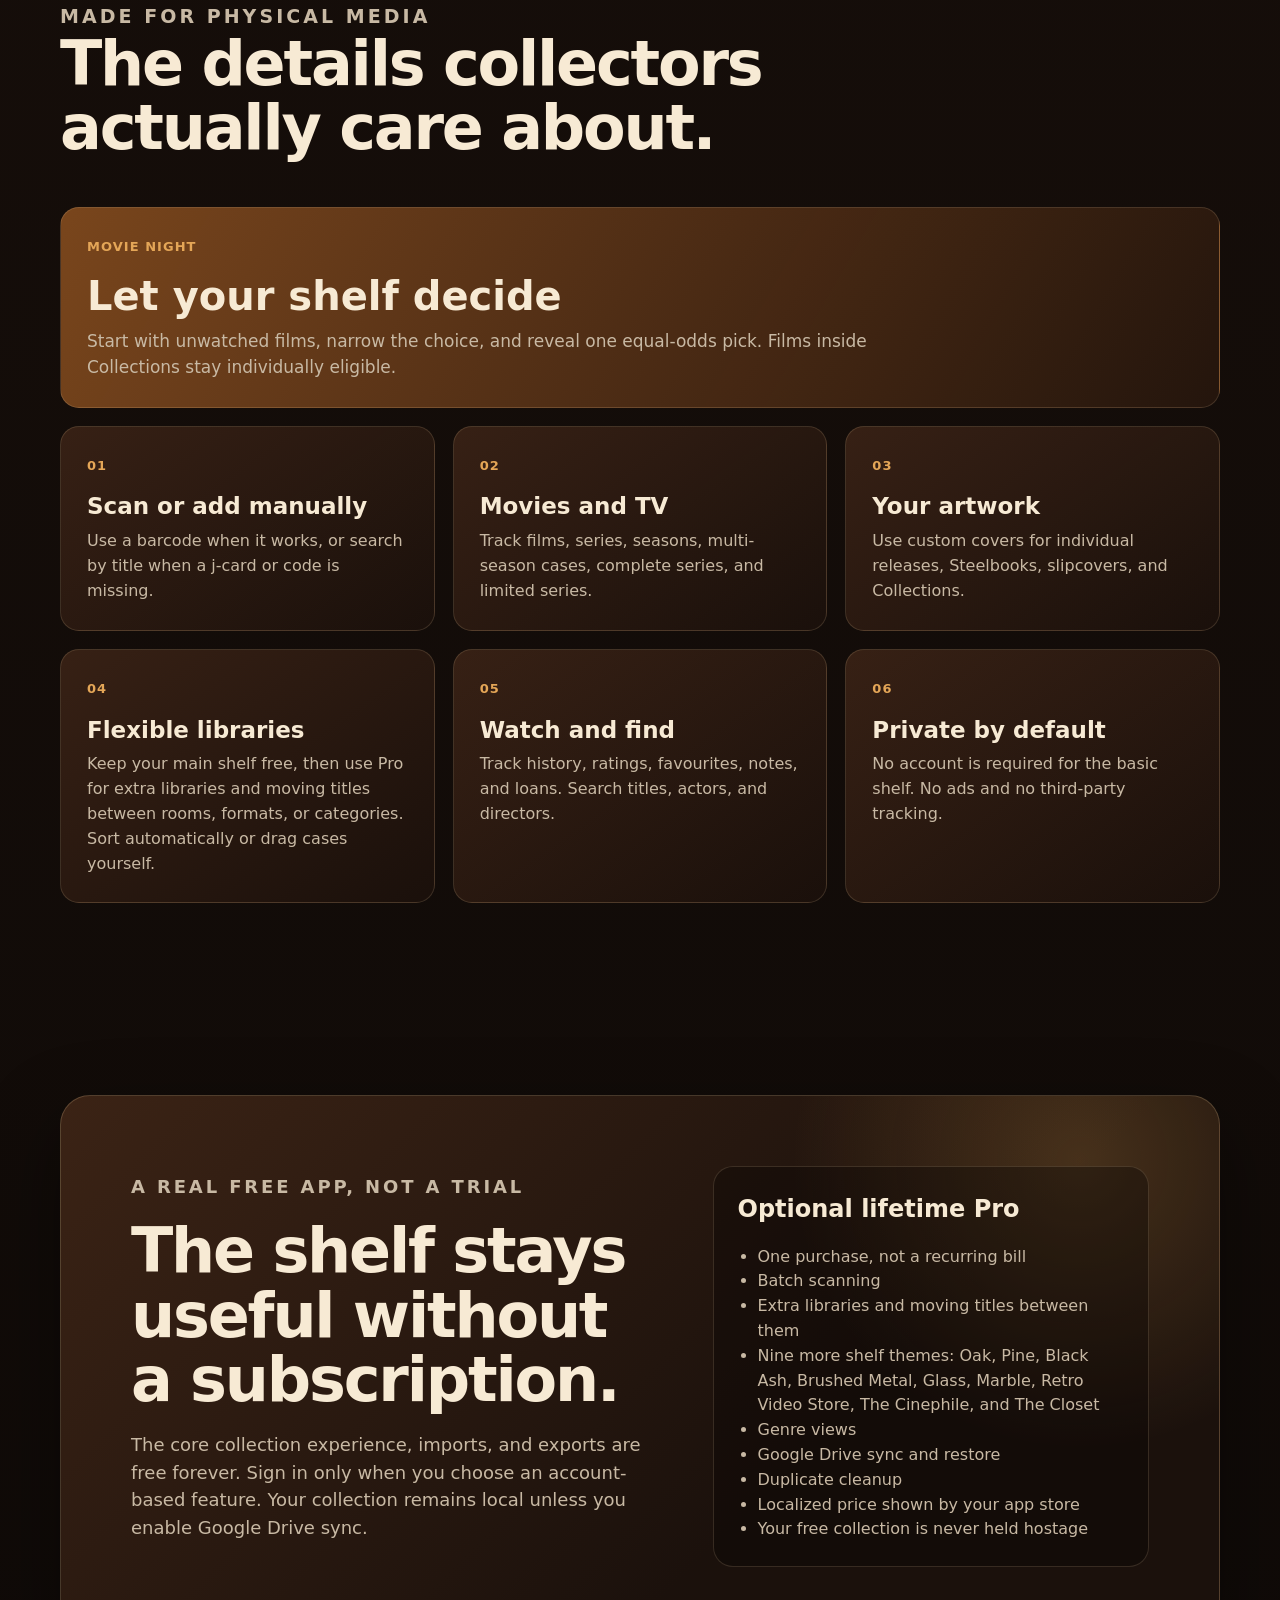
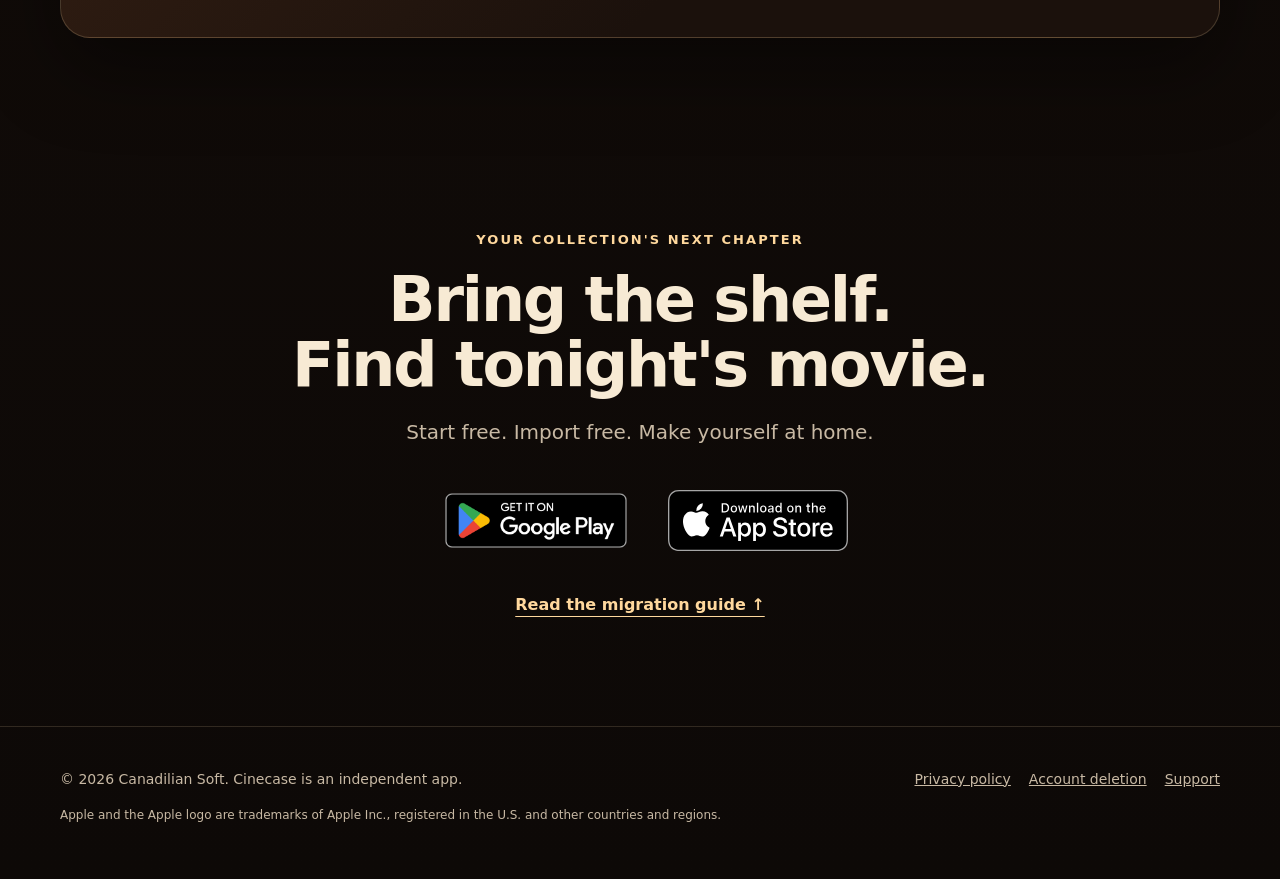
==== commit 32bad72f: "Separate statistics, Movie Night and Up Next in the app tour" ====
--- a/index.html
+++ b/index.html
@@ -243,8 +243,8 @@
     }
   .migration-cta {display:block; margin-top:26px;padding:18px 20px;border:1px solid var(--amber);border-radius:14px;background:#352315;text-decoration:none}.migration-cta span {display:block;color:var(--muted);font-size:0.875rem}.migration-cta strong {display:block;color:var(--amber-soft);font-size:1.125rem}.migration-cta strong span {display:inline;color:inherit}.hero {min-height:740px;padding:50px 0 65px}h1{font-size:clamp(3rem,6.1vw,4.875rem)}:focus-visible{outline:3px solid #ffd89d;outline-offset:5px}
 </style>
-  <link rel="stylesheet" href="interactive.css?v=6-5">
-  <script src="interactive.js?v=6-5" defer></script>
+  <link rel="stylesheet" href="interactive.css?v=7">
+  <script src="interactive.js?v=7" defer></script>
 </head>
 <body>
   <a class="skip-link" href="#main-content">Skip to content</a>
@@ -310,12 +310,20 @@
               <figure class="tour-image"><img src="assets/iphone-collection.webp" width="660" height="1434" alt="The Lord of the Rings Trilogy Collection open, showing its three films" loading="lazy"><figcaption>Actual Cinecase app screen</figcaption></figure>
             </article>
             <article class="tour-slide" id="tour-stats" aria-labelledby="stats-title">
-              <div class="tour-copy"><p class="chapter">03 / YOUR COLLECTION, IN FOCUS</p><h3 id="stats-title">Know your shelf.<br>Find your next watch.</h3><p>Explore your formats, genres, decades, and watch history. When you can't decide, Movie Night makes an equal-odds pick from the films you own.</p><p class="detail-note">Narrow Movie Night by genre, runtime, watched status, actor, or director.</p><a class="text-link" href="#migration">Bring your collection over <span aria-hidden="true">→</span></a></div>
+              <div class="tour-copy"><p class="chapter">03 / YOUR COLLECTION, IN FOCUS</p><h3 id="stats-title">Know your shelf.</h3><p>See your collection from a new angle. Explore your formats, genres, decades, and watch history.</p><p class="detail-note">Your collection, at a glance.</p><a class="text-link" href="#tour-movie-night">Next: find your next watch <span aria-hidden="true">→</span></a></div>
               <figure class="tour-image"><img src="assets/iphone-stats.webp" width="660" height="1434" alt="Cinecase statistics showing collection totals and movie formats" loading="lazy"><figcaption>Actual Cinecase app screen</figcaption></figure>
             </article>
+            <article class="tour-slide" id="tour-movie-night" aria-labelledby="movie-night-title">
+              <div class="tour-copy"><p class="chapter">04 / MOVIE NIGHT</p><h3 id="movie-night-title">Find your<br>next watch.</h3><p>When you can't decide, Movie Night picks from the films you own. Start with unwatched films or narrow the choice by genre, runtime, actor, or director.</p><p class="detail-note">Found a keeper? Add the pick to Up Next.</p><a class="text-link" href="#tour-up-next">Next: keep your watch queue <span aria-hidden="true">→</span></a></div>
+              <figure class="tour-image tour-image--screen"><img src="assets/iphone-movie-night.webp" width="660" height="1434" alt="Movie Night revealing The Nice Guys as tonight's pick, with an Add to Up Next button" loading="lazy"><figcaption>Actual Cinecase app screen</figcaption></figure>
+            </article>
+            <article class="tour-slide" id="tour-up-next" aria-labelledby="up-next-title">
+              <div class="tour-copy"><p class="chapter">05 / UP NEXT</p><h3 id="up-next-title">Keep track of what<br>you watch next.</h3><p>Keep the films you want to watch in one queue. Arrange them in your own order, see the total runtime, and mark them watched as you go.</p><p class="detail-note">Your next movie is ready when you are.</p><a class="text-link" href="#migration">Bring your collection over <span aria-hidden="true">→</span></a></div>
+              <figure class="tour-image tour-image--screen"><img src="assets/iphone-up-next.webp" width="660" height="1434" alt="Up Next showing a five-film watch queue with total runtime, watched controls and reorder handles" loading="lazy"><figcaption>Actual Cinecase app screen</figcaption></figure>
+            </article>
           </div>
         </div>
-        <div class="tour-controls wrap" aria-label="Tour chapters"><div class="chapter-links"><a href="#tour-shelf">01 <span>Your shelf</span></a><a href="#tour-collection">02 <span>Collections</span></a><a href="#tour-stats">03 <span>The bigger picture</span></a></div><span class="scroll-hint">Scroll to explore <span aria-hidden="true">↓</span></span></div>
+        <div class="tour-controls wrap" aria-label="Tour chapters"><div class="chapter-links"><a href="#tour-shelf">01 <span>Your shelf</span></a><a href="#tour-collection">02 <span>Collections</span></a><a href="#tour-stats">03 <span>Your stats</span></a><a href="#tour-movie-night">04 <span>Movie Night</span></a><a href="#tour-up-next">05 <span>Up Next</span></a></div><span class="scroll-hint">Scroll to explore <span aria-hidden="true">↓</span></span></div>
         <div class="tour-progress" aria-hidden="true"><span></span></div>
       </div>
     </section>
--- a/interactive.css
+++ b/interactive.css
@@ -10,7 +10,7 @@
 .tour-slide{display:grid;grid-template-columns:1.1fr .9fr;align-items:center;gap:50px;padding:30px 0}.tour-copy {max-width:550px}.tour-copy h3{font-size:clamp(2.125rem,4.1vw,3.625rem);margin:20px 0;letter-spacing:-.035em;line-height:1.05}.tour-copy p:not(.chapter){font-size:1.125rem;color:var(--muted);max-width:480px}.tour-copy .detail-note{font-size:0.875rem!important}.chapter{color:var(--amber);font-weight:750;letter-spacing:.13em;font-size:0.875rem}
 .tour-image{margin:0 auto;position:relative;width:240px;max-width:100%;height:450px;overflow:hidden;border-radius:24px;background:#2c1d11;box-shadow:var(--shadow)}.tour-image img{width:100%;height:auto;transform:translateY(-15%)}.tour-image figcaption{position:absolute;bottom:0;width:100%;padding:20px 8px 8px;background:linear-gradient(transparent,#100d0b 50%);text-align:center;color:var(--muted);font-size:0.75rem}
 .tour-controls{display:none;align-items:center;justify-content:space-between;gap:20px}.chapter-links{display:flex;gap:8px}.chapter-links a {display:inline-flex;gap:10px;align-items:center;min-height:48px;border:1px solid var(--line);border-radius:6px;padding:8px 15px;text-decoration:none;font-size:0.875rem;color:var(--muted)}.chapter-links a[aria-current="step"]{background:var(--amber-soft);color:#21140e;border-color:var(--amber-soft)}.scroll-hint{color:var(--muted);font-size:0.875rem}.tour-progress{height:2px;background:var(--line);position:absolute;bottom:0;width:100%;display:none}.tour-progress span{display:block;height:100%;background:var(--amber);transform-origin:left;transform:scaleX(var(--progress,0))}
-.tour.is-pinned{height:260vh}.is-pinned .tour-stage{position:sticky;top:var(--header-height);height:calc(100vh - var(--header-height));display:flex;flex-direction:column;justify-content:space-between}.is-pinned .tour-window{overflow:clip;flex:1;min-height:0}.is-pinned .tour-track{display:flex;height:100%;transform:translate3d(calc(var(--progress,0) * -200%),0,0);will-change:transform}.is-pinned .tour-slide{flex:0 0 100%;height:100%;min-width:0;padding:20px 0}.is-pinned .tour-image{height:min(450px,100%)}.is-pinned .tour-controls{display:flex}.is-pinned .tour-progress{display:block}
+.tour.is-pinned{height:var(--tour-height,420vh)}.is-pinned .tour-stage{position:sticky;top:var(--header-height);height:calc(100vh - var(--header-height));display:flex;flex-direction:column;justify-content:space-between}.is-pinned .tour-window{overflow:clip;flex:1;min-height:0}.is-pinned .tour-track{display:flex;height:100%;transform:translate3d(calc(var(--progress,0) * var(--tour-travel,-400%)),0,0);will-change:transform}.is-pinned .tour-slide{flex:0 0 100%;height:100%;min-width:0;padding:20px 0}.is-pinned .tour-image{height:min(450px,100%)}.is-pinned .tour-controls{display:flex}.is-pinned .tour-progress{display:block}
 .migration{background:linear-gradient(180deg,#24170f,#160f0a);border-bottom:1px solid var(--line)}.migration-layout{display:grid;grid-template-columns:1fr 1fr;gap:100px;align-items:start}.migration-intro{position:sticky;top:130px}.migration-intro h2{font-size:clamp(2.5rem,5vw,4.0625rem)}.migration-intro>p:not(.eyebrow){max-width:470px;color:var(--muted)}.migration-intro .button{margin-top:15px}.detail-note{font-size:0.875rem;color:var(--muted)}.migration-step{padding:25px 0 60px;border-top:1px solid var(--line);min-height:280px}.step-number{font-size:1rem;color:var(--amber);font-variant-numeric:tabular-nums}.migration-step h3{font-size:1.875rem;line-height:1.13;margin:18px 0}.migration-step p{color:var(--muted);font-size:1.125rem}.migration-step strong{color:var(--ink);font-weight:600}.migration-step .detail-note{font-size:0.875rem}.file-label{display:inline-block;padding:10px 14px;border:1px solid var(--line);border-radius:5px;color:var(--amber-soft);font-size:0.875rem}
 .migration-faq{margin-top:70px;max-width:900px}.migration-faq details{border-top:1px solid var(--line)}.migration-faq details:last-child{border-bottom:1px solid var(--line)}summary{cursor:pointer;padding:24px 30px 24px 0;font-size:1.25rem;font-weight:650}details>div{padding:0 25px 22px 0;color:var(--muted)}details p{max-width:750px;margin-top:0}.download{text-align:center}.download>p:not(.eyebrow){color:var(--muted);font-size:1.25rem}.download .store-actions{justify-content:center;margin-bottom:20px}
 .feature {transition:background .2s}.feature:hover{background:#402718}
@@ -41,3 +41,8 @@
 
 h1,h2,h3{overflow-wrap:anywhere}
 nav{flex-wrap:wrap}
+
+/* Full app captures retain their complete UI, unlike the older marketing crops. */
+.tour-image--screen{background:#100d0b}
+.tour-image--screen img{width:100%;height:100%;object-fit:contain;transform:none}
+.tour-controls,.chapter-links{flex-wrap:wrap}
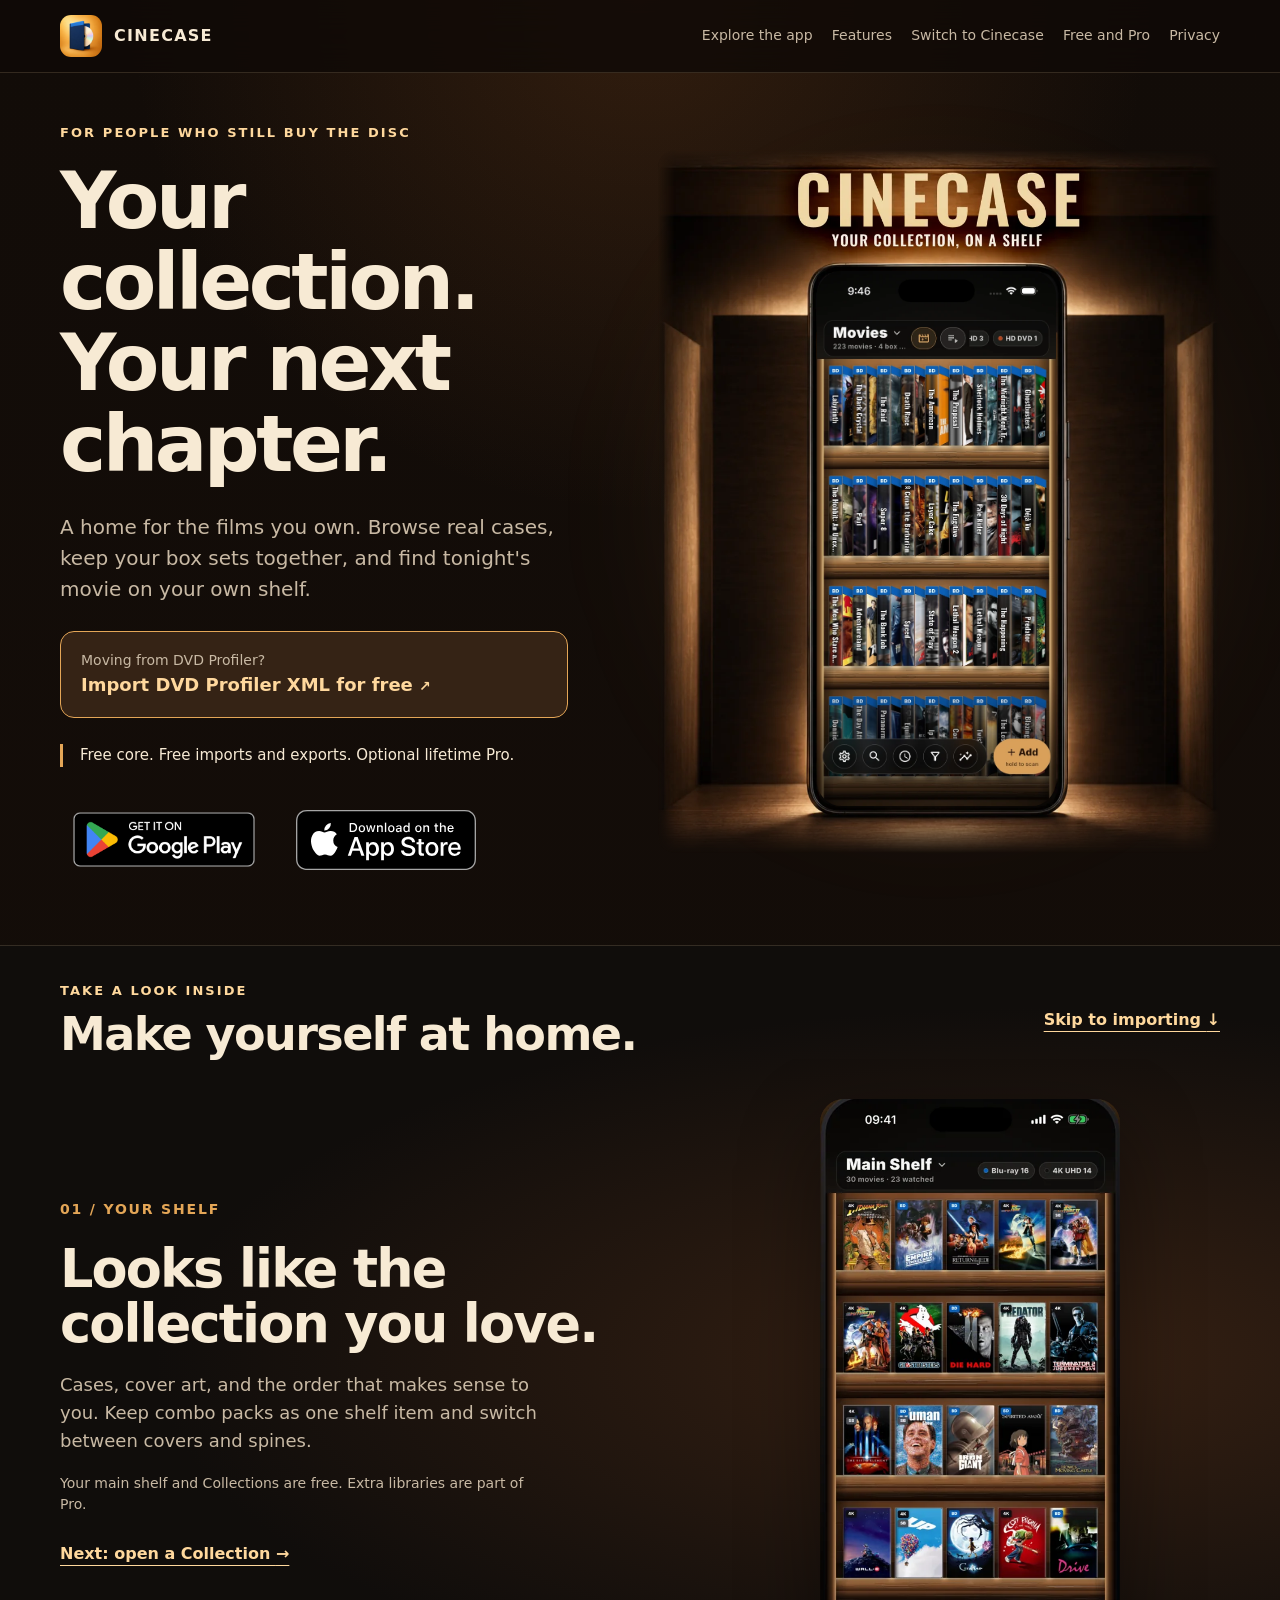
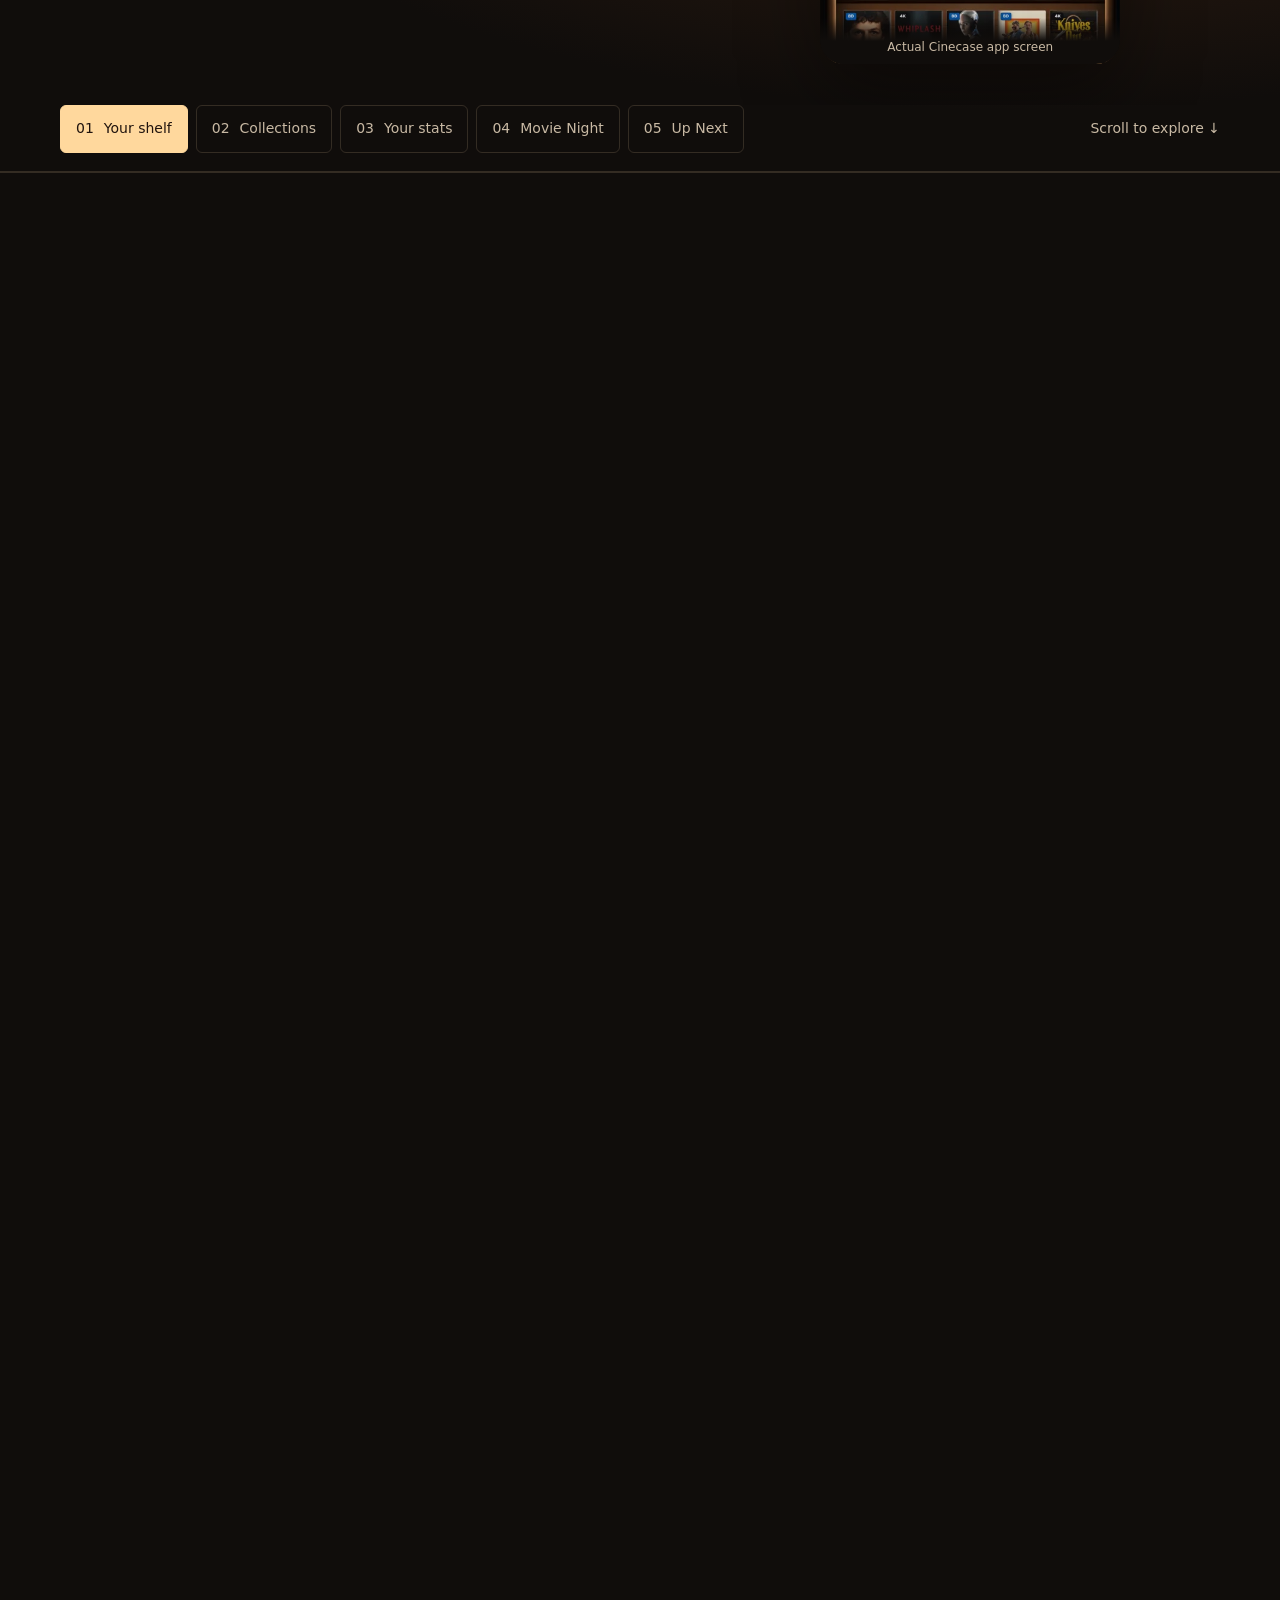
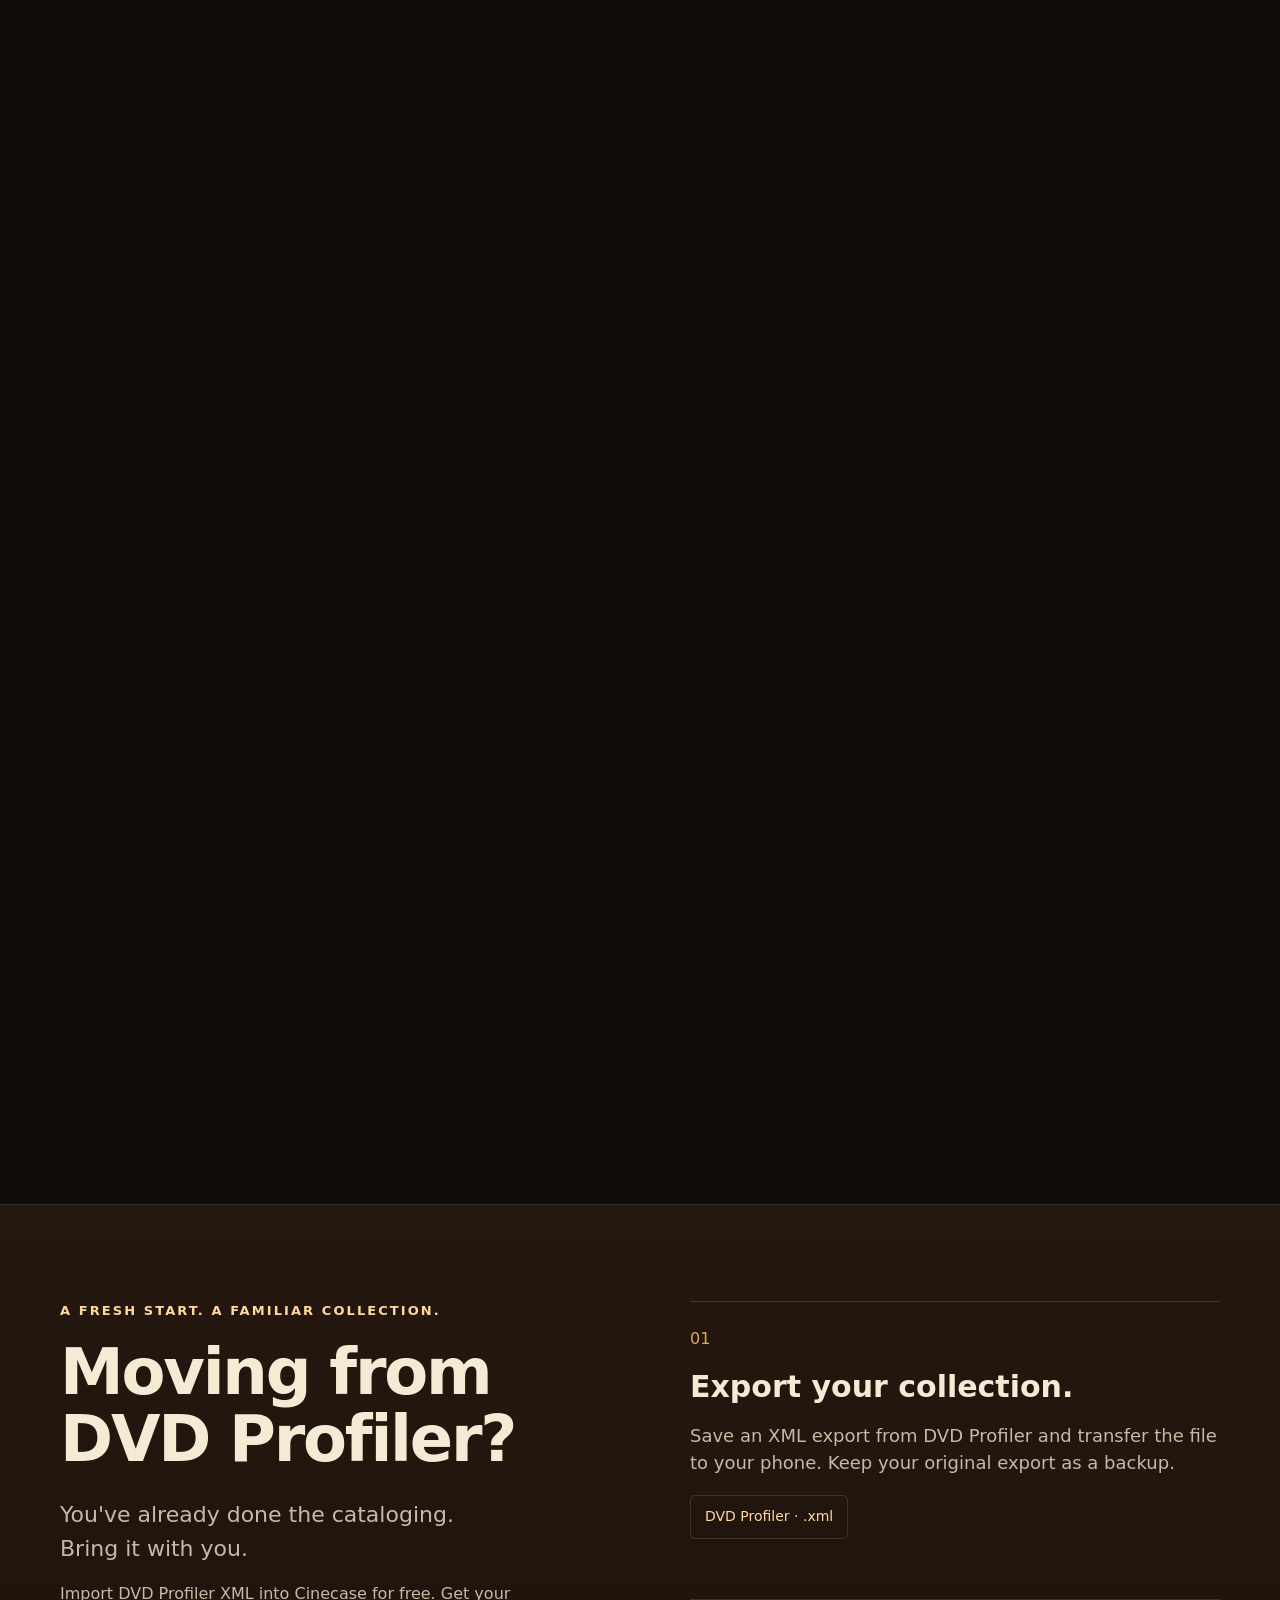
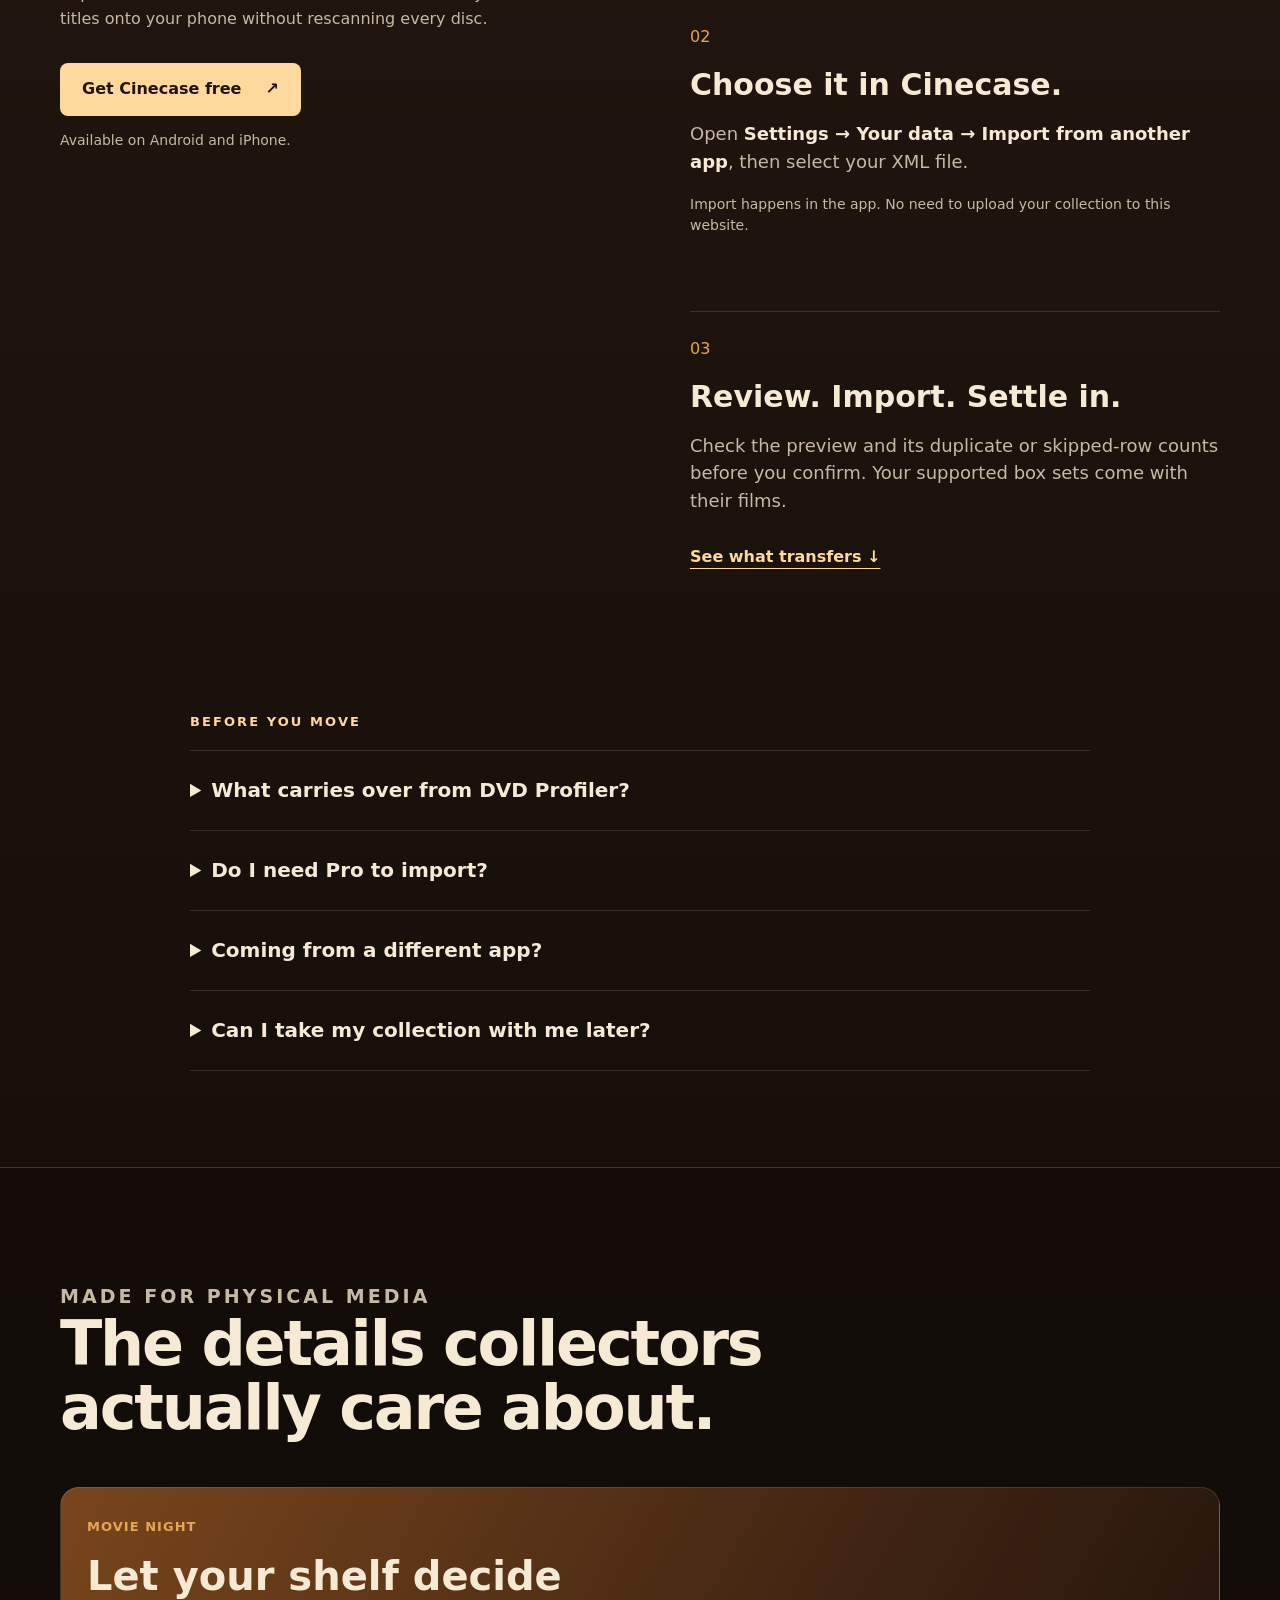
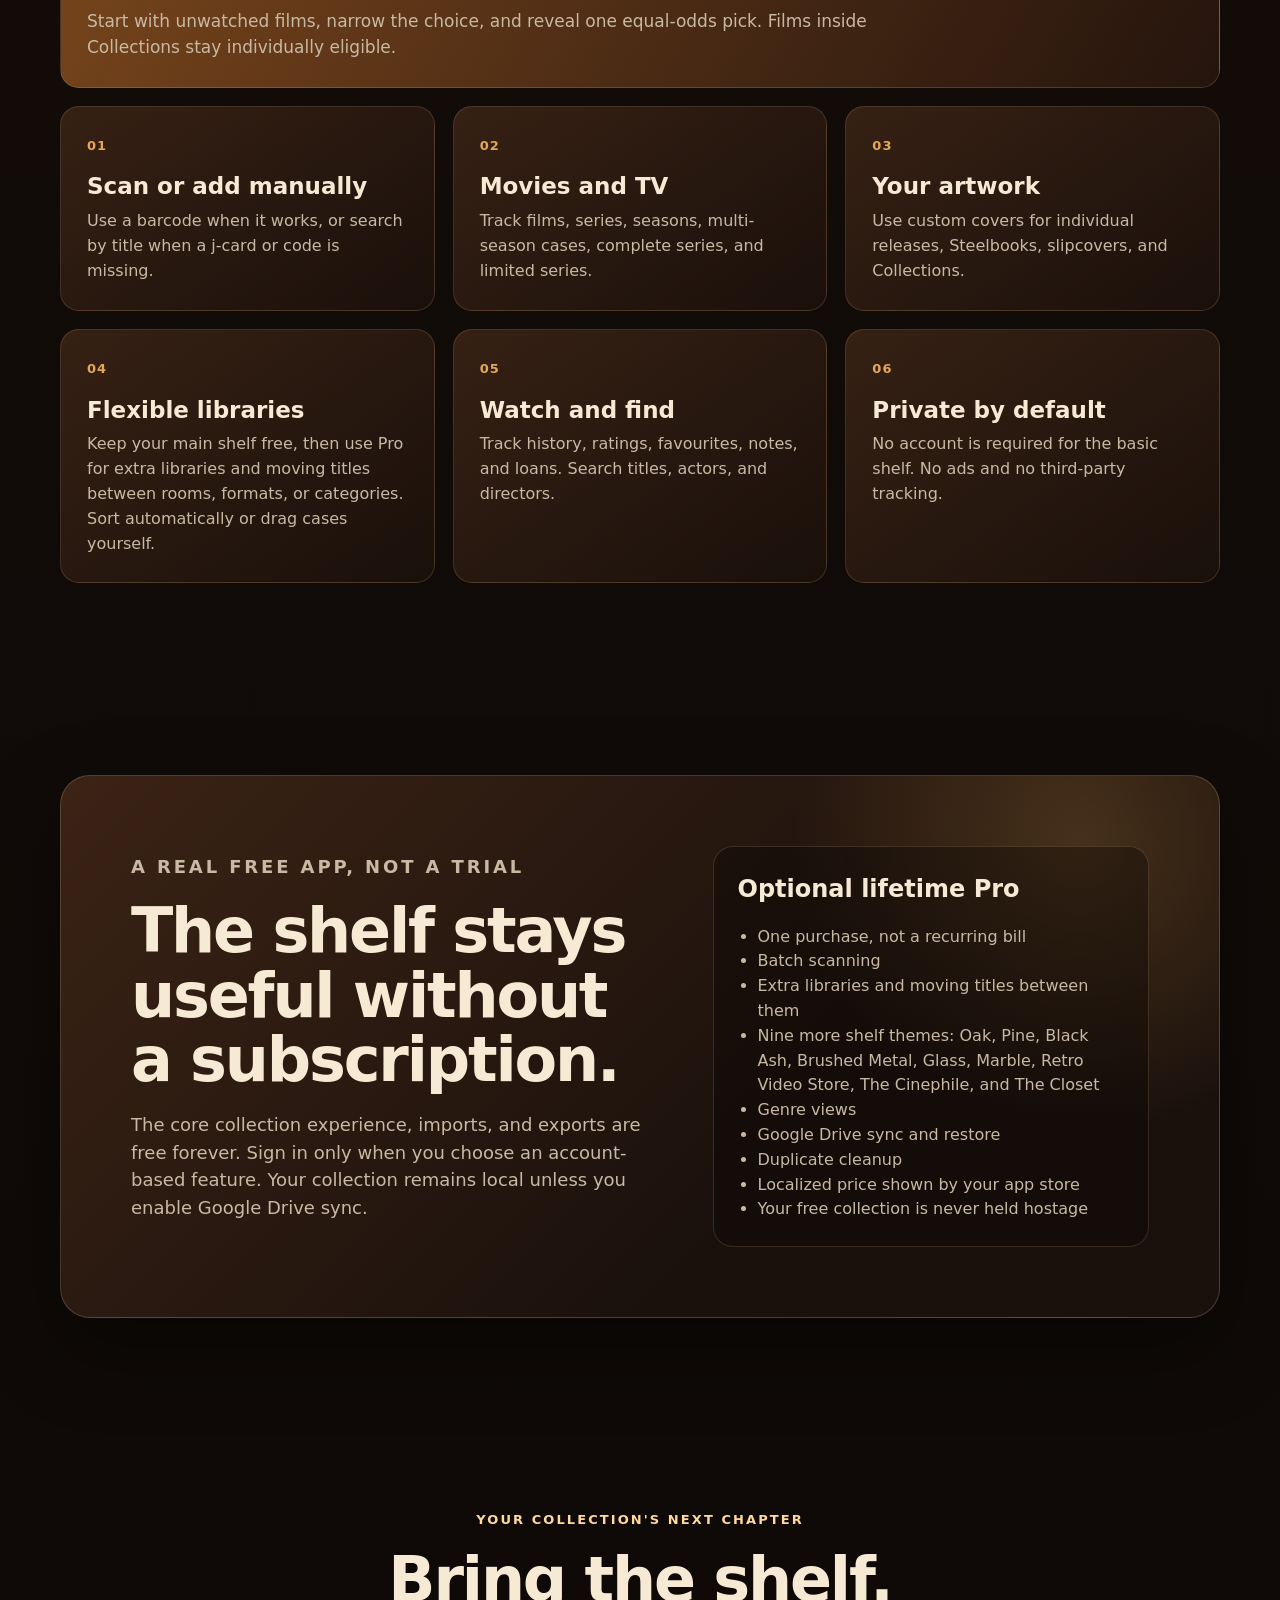
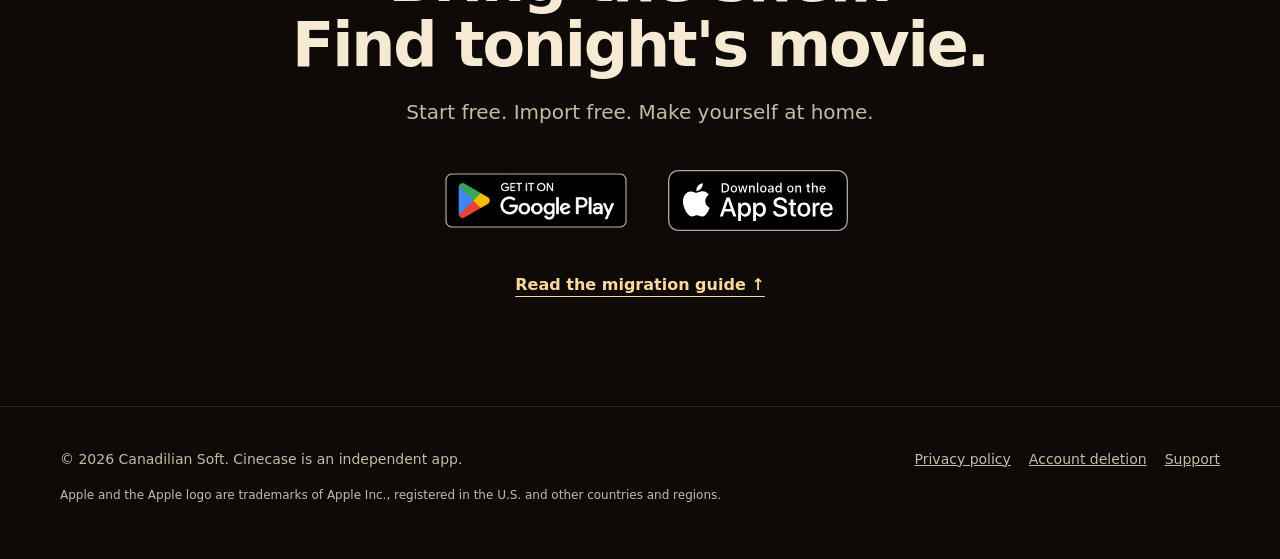
==== commit cd6047b1: "Ease horizontal scrolling and pause on each panel" ====
--- a/index.html
+++ b/index.html
@@ -243,8 +243,8 @@
     }
   .migration-cta {display:block; margin-top:26px;padding:18px 20px;border:1px solid var(--amber);border-radius:14px;background:#352315;text-decoration:none}.migration-cta span {display:block;color:var(--muted);font-size:0.875rem}.migration-cta strong {display:block;color:var(--amber-soft);font-size:1.125rem}.migration-cta strong span {display:inline;color:inherit}.hero {min-height:740px;padding:50px 0 65px}h1{font-size:clamp(3rem,6.1vw,4.875rem)}:focus-visible{outline:3px solid #ffd89d;outline-offset:5px}
 </style>
-  <link rel="stylesheet" href="interactive.css?v=7">
-  <script src="interactive.js?v=7" defer></script>
+  <link rel="stylesheet" href="interactive.css?v=8">
+  <script src="interactive.js?v=8" defer></script>
 </head>
 <body>
   <a class="skip-link" href="#main-content">Skip to content</a>
--- a/interactive.css
+++ b/interactive.css
@@ -10,7 +10,7 @@
 .tour-slide{display:grid;grid-template-columns:1.1fr .9fr;align-items:center;gap:50px;padding:30px 0}.tour-copy {max-width:550px}.tour-copy h3{font-size:clamp(2.125rem,4.1vw,3.625rem);margin:20px 0;letter-spacing:-.035em;line-height:1.05}.tour-copy p:not(.chapter){font-size:1.125rem;color:var(--muted);max-width:480px}.tour-copy .detail-note{font-size:0.875rem!important}.chapter{color:var(--amber);font-weight:750;letter-spacing:.13em;font-size:0.875rem}
 .tour-image{margin:0 auto;position:relative;width:240px;max-width:100%;height:450px;overflow:hidden;border-radius:24px;background:#2c1d11;box-shadow:var(--shadow)}.tour-image img{width:100%;height:auto;transform:translateY(-15%)}.tour-image figcaption{position:absolute;bottom:0;width:100%;padding:20px 8px 8px;background:linear-gradient(transparent,#100d0b 50%);text-align:center;color:var(--muted);font-size:0.75rem}
 .tour-controls{display:none;align-items:center;justify-content:space-between;gap:20px}.chapter-links{display:flex;gap:8px}.chapter-links a {display:inline-flex;gap:10px;align-items:center;min-height:48px;border:1px solid var(--line);border-radius:6px;padding:8px 15px;text-decoration:none;font-size:0.875rem;color:var(--muted)}.chapter-links a[aria-current="step"]{background:var(--amber-soft);color:#21140e;border-color:var(--amber-soft)}.scroll-hint{color:var(--muted);font-size:0.875rem}.tour-progress{height:2px;background:var(--line);position:absolute;bottom:0;width:100%;display:none}.tour-progress span{display:block;height:100%;background:var(--amber);transform-origin:left;transform:scaleX(var(--progress,0))}
-.tour.is-pinned{height:var(--tour-height,420vh)}.is-pinned .tour-stage{position:sticky;top:var(--header-height);height:calc(100vh - var(--header-height));display:flex;flex-direction:column;justify-content:space-between}.is-pinned .tour-window{overflow:clip;flex:1;min-height:0}.is-pinned .tour-track{display:flex;height:100%;transform:translate3d(calc(var(--progress,0) * var(--tour-travel,-400%)),0,0);will-change:transform}.is-pinned .tour-slide{flex:0 0 100%;height:100%;min-width:0;padding:20px 0}.is-pinned .tour-image{height:min(450px,100%)}.is-pinned .tour-controls{display:flex}.is-pinned .tour-progress{display:block}
+.tour.is-pinned{height:var(--tour-height,740vh)}.is-pinned .tour-stage{position:sticky;top:var(--header-height);height:calc(100vh - var(--header-height));display:flex;flex-direction:column;justify-content:space-between}.is-pinned .tour-window{overflow:clip;flex:1;min-height:0}.is-pinned .tour-track{display:flex;height:100%;transform:translate3d(calc(var(--progress,0) * var(--tour-travel,-400%)),0,0);will-change:transform}.is-pinned .tour-slide{flex:0 0 100%;height:100%;min-width:0;padding:20px 0}.is-pinned .tour-image{height:min(450px,100%)}.is-pinned .tour-controls{display:flex}.is-pinned .tour-progress{display:block}
 .migration{background:linear-gradient(180deg,#24170f,#160f0a);border-bottom:1px solid var(--line)}.migration-layout{display:grid;grid-template-columns:1fr 1fr;gap:100px;align-items:start}.migration-intro{position:sticky;top:130px}.migration-intro h2{font-size:clamp(2.5rem,5vw,4.0625rem)}.migration-intro>p:not(.eyebrow){max-width:470px;color:var(--muted)}.migration-intro .button{margin-top:15px}.detail-note{font-size:0.875rem;color:var(--muted)}.migration-step{padding:25px 0 60px;border-top:1px solid var(--line);min-height:280px}.step-number{font-size:1rem;color:var(--amber);font-variant-numeric:tabular-nums}.migration-step h3{font-size:1.875rem;line-height:1.13;margin:18px 0}.migration-step p{color:var(--muted);font-size:1.125rem}.migration-step strong{color:var(--ink);font-weight:600}.migration-step .detail-note{font-size:0.875rem}.file-label{display:inline-block;padding:10px 14px;border:1px solid var(--line);border-radius:5px;color:var(--amber-soft);font-size:0.875rem}
 .migration-faq{margin-top:70px;max-width:900px}.migration-faq details{border-top:1px solid var(--line)}.migration-faq details:last-child{border-bottom:1px solid var(--line)}summary{cursor:pointer;padding:24px 30px 24px 0;font-size:1.25rem;font-weight:650}details>div{padding:0 25px 22px 0;color:var(--muted)}details p{max-width:750px;margin-top:0}.download{text-align:center}.download>p:not(.eyebrow){color:var(--muted);font-size:1.25rem}.download .store-actions{justify-content:center;margin-bottom:20px}
 .feature {transition:background .2s}.feature:hover{background:#402718}
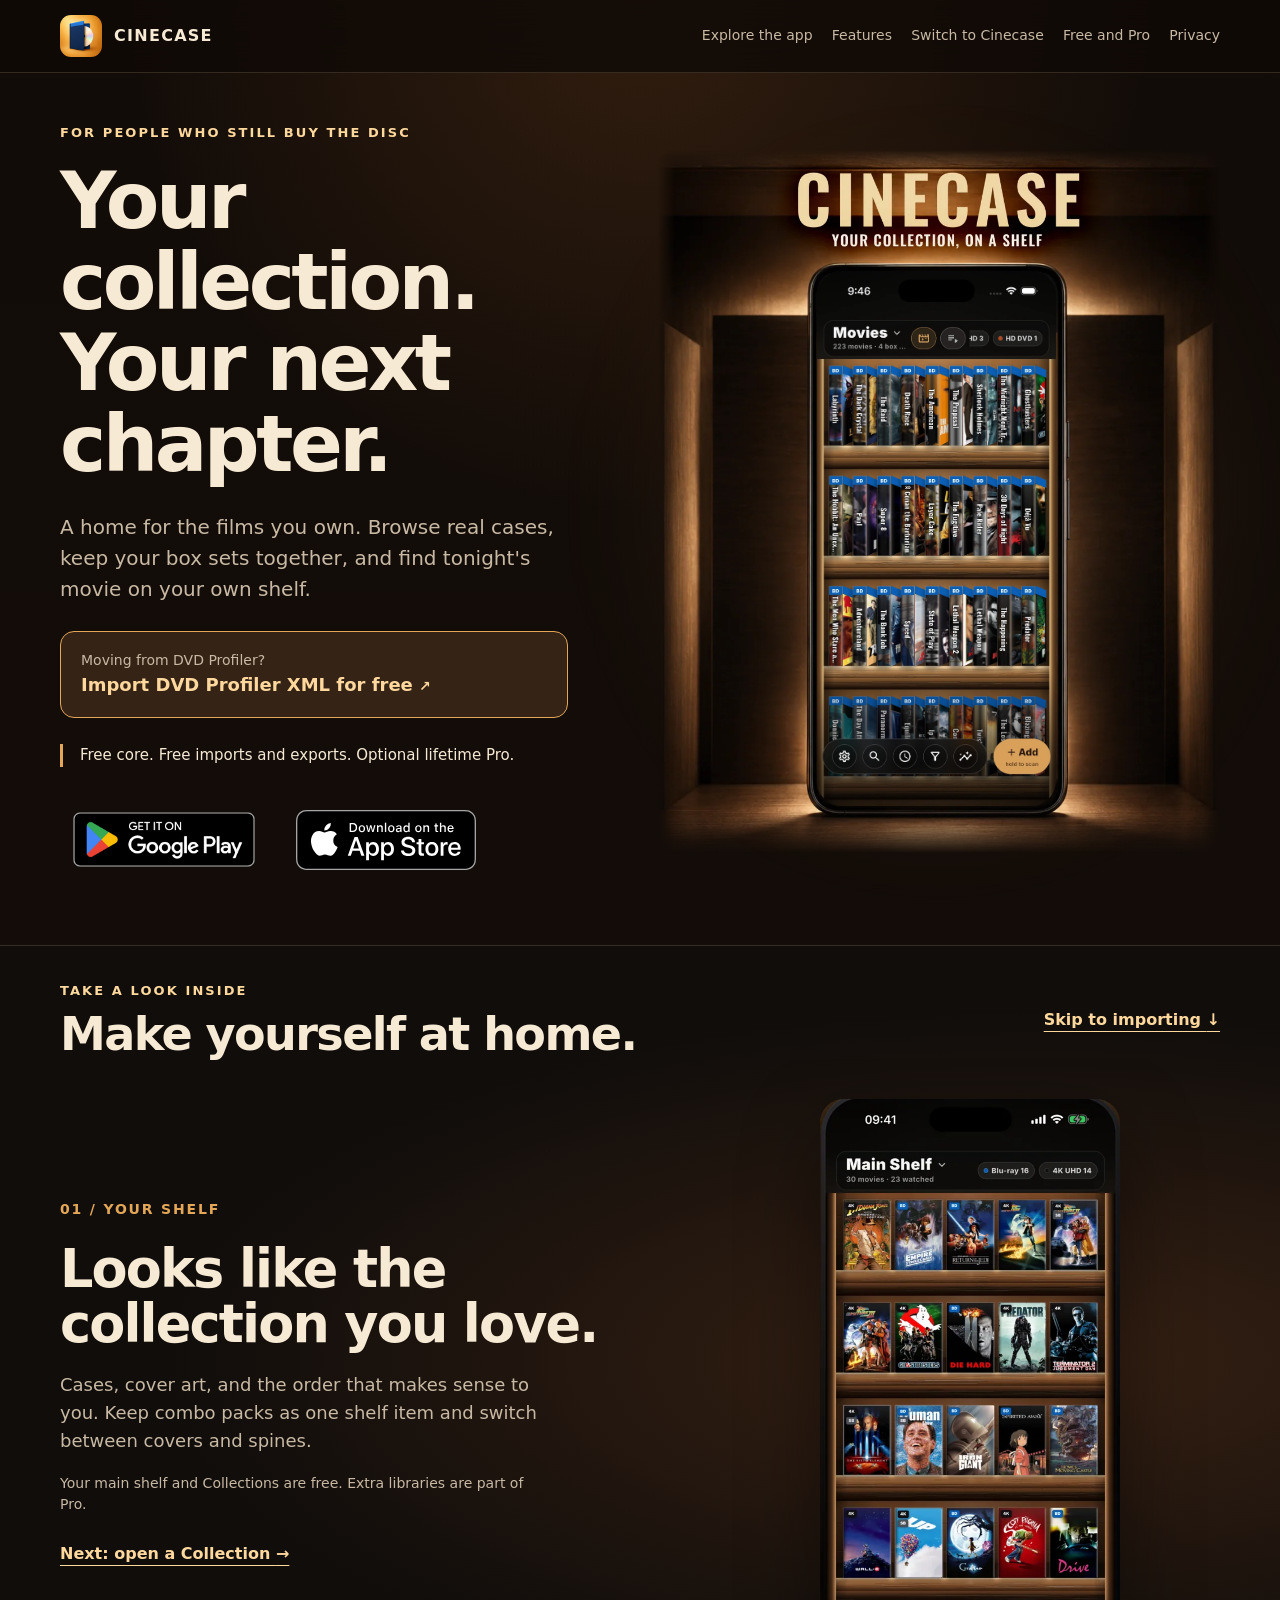
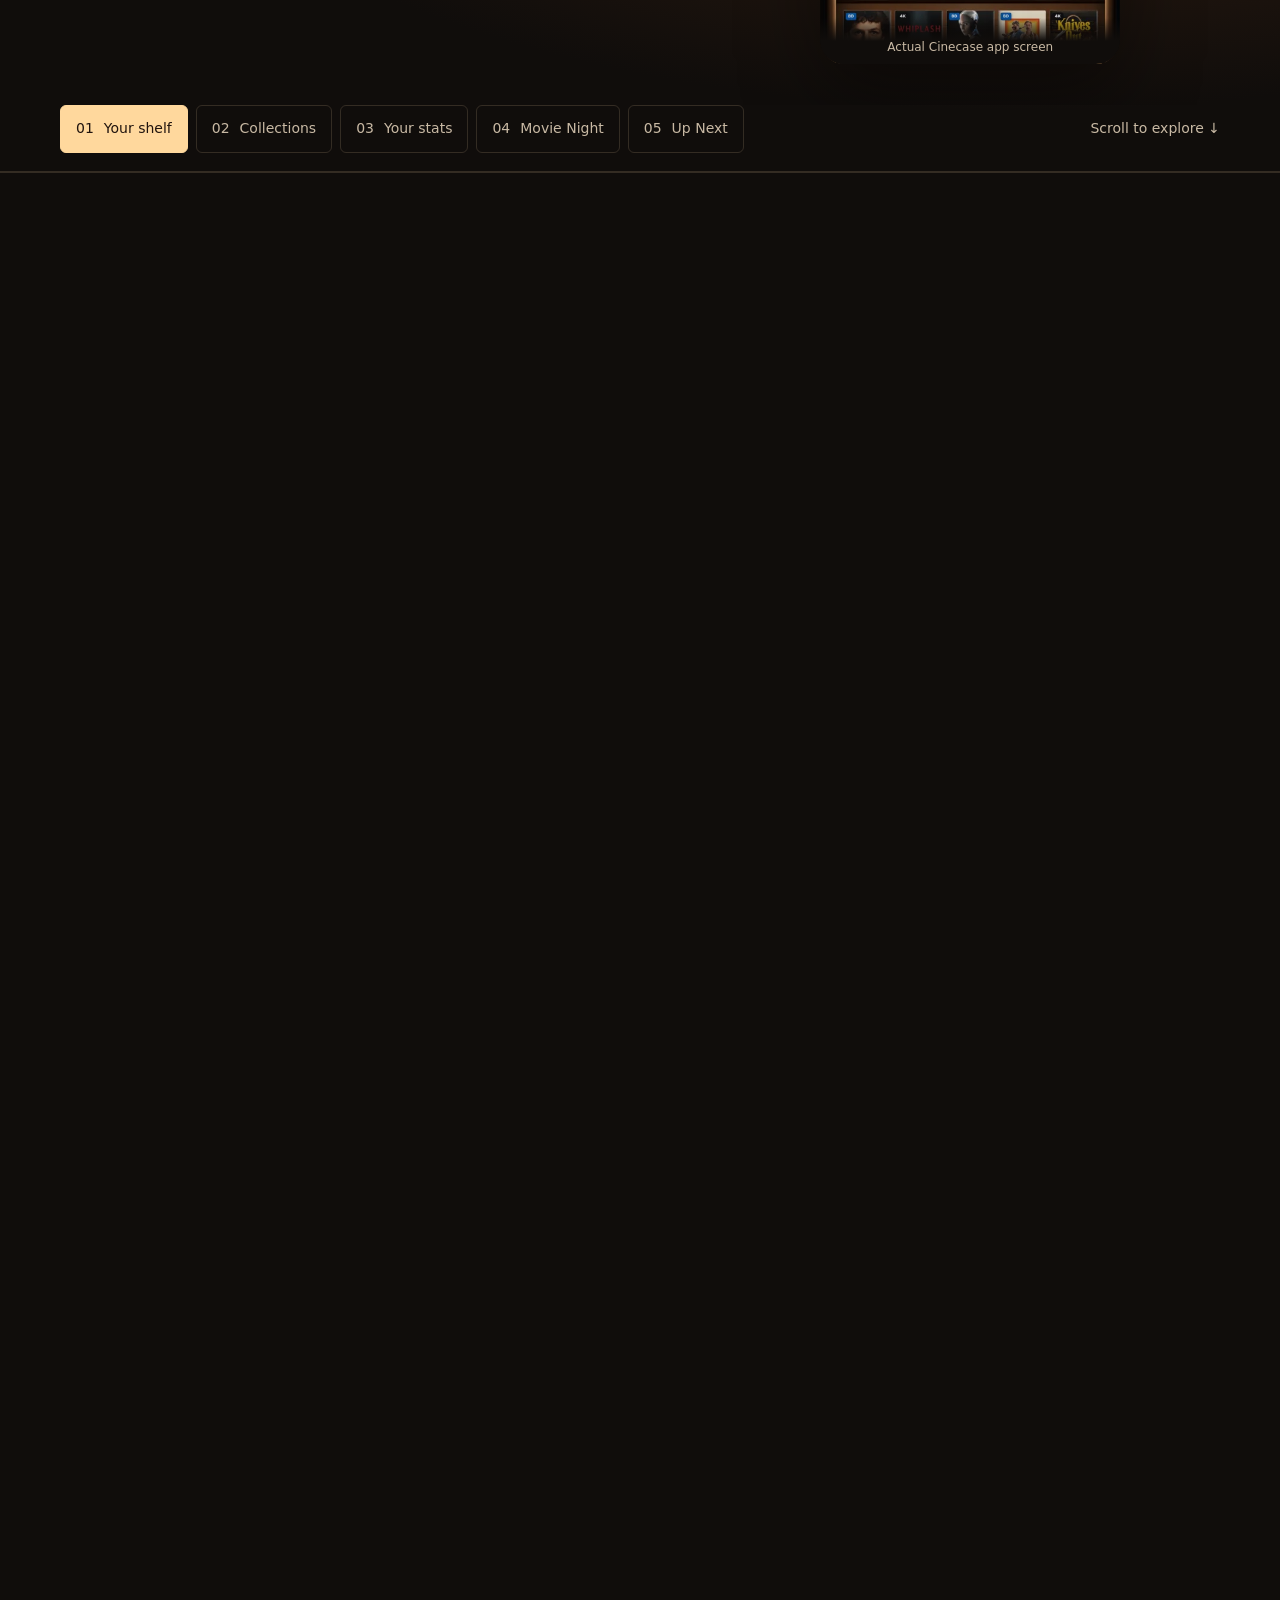
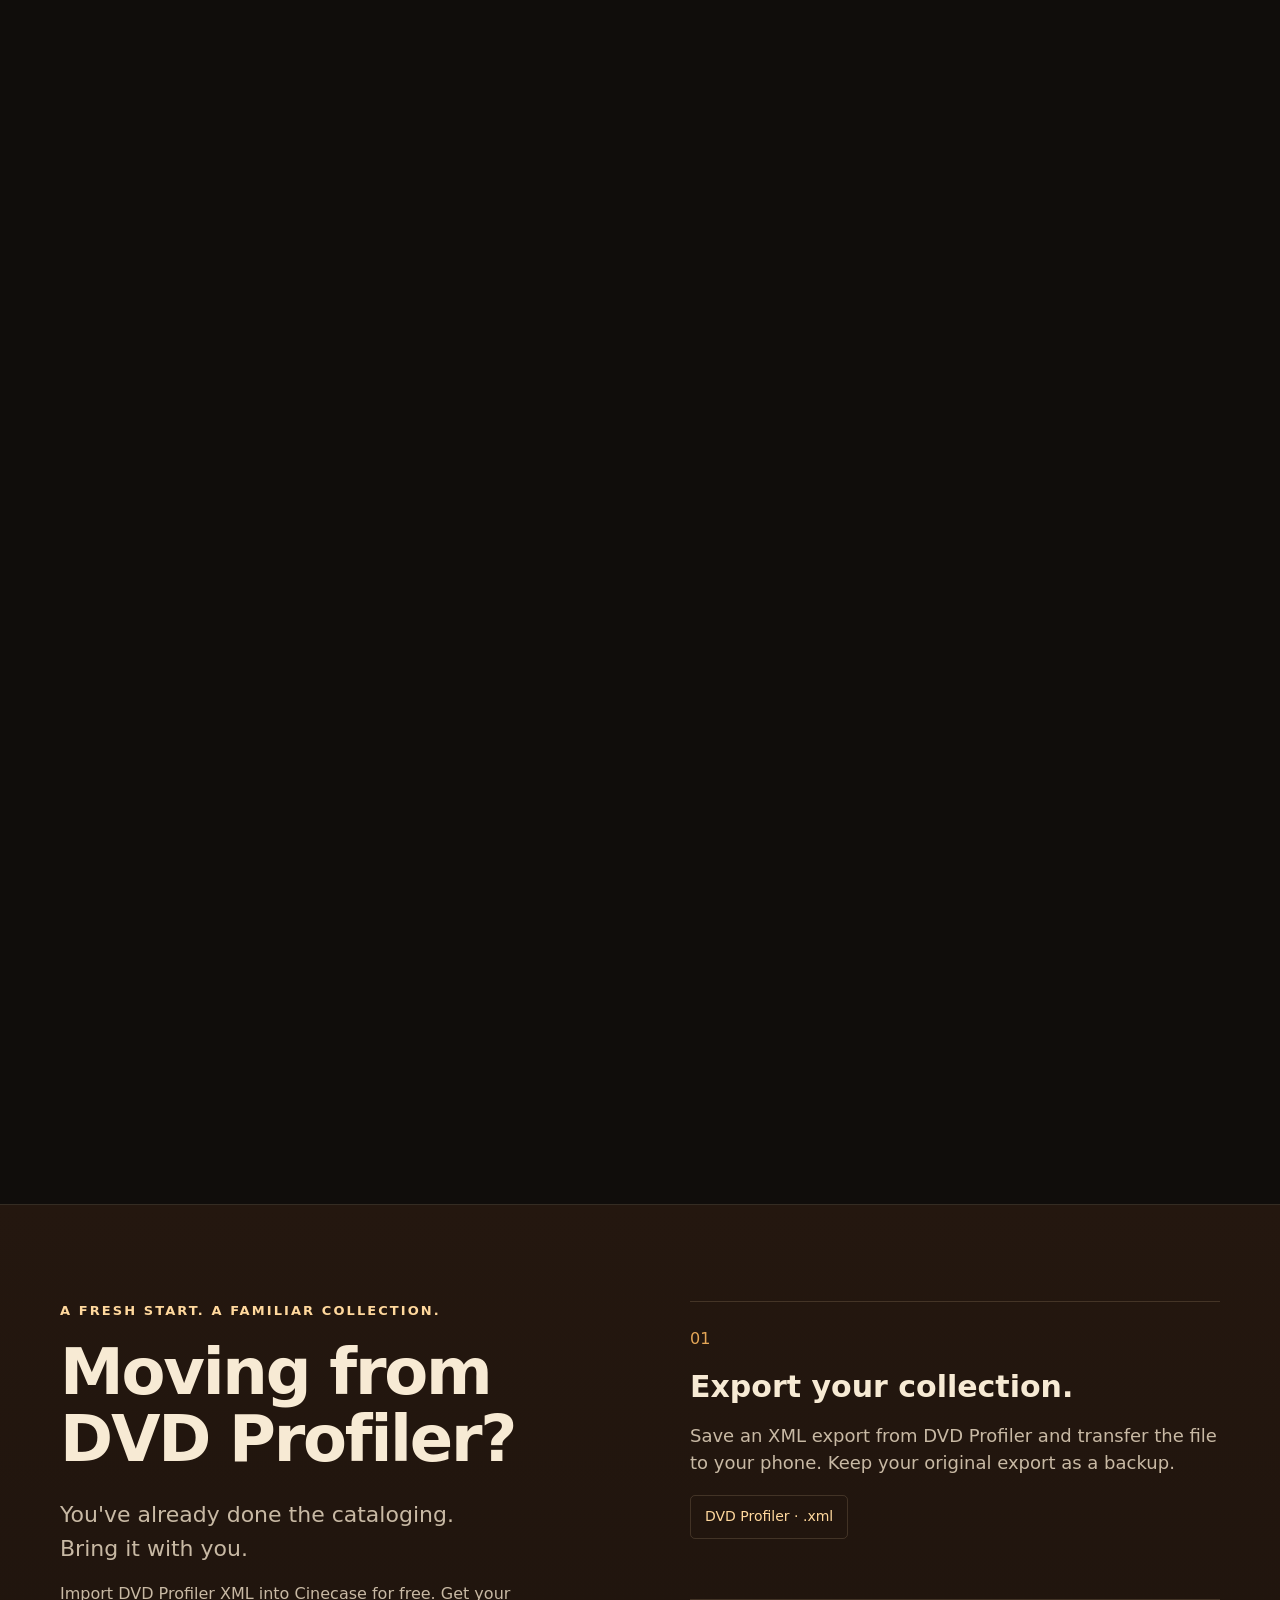
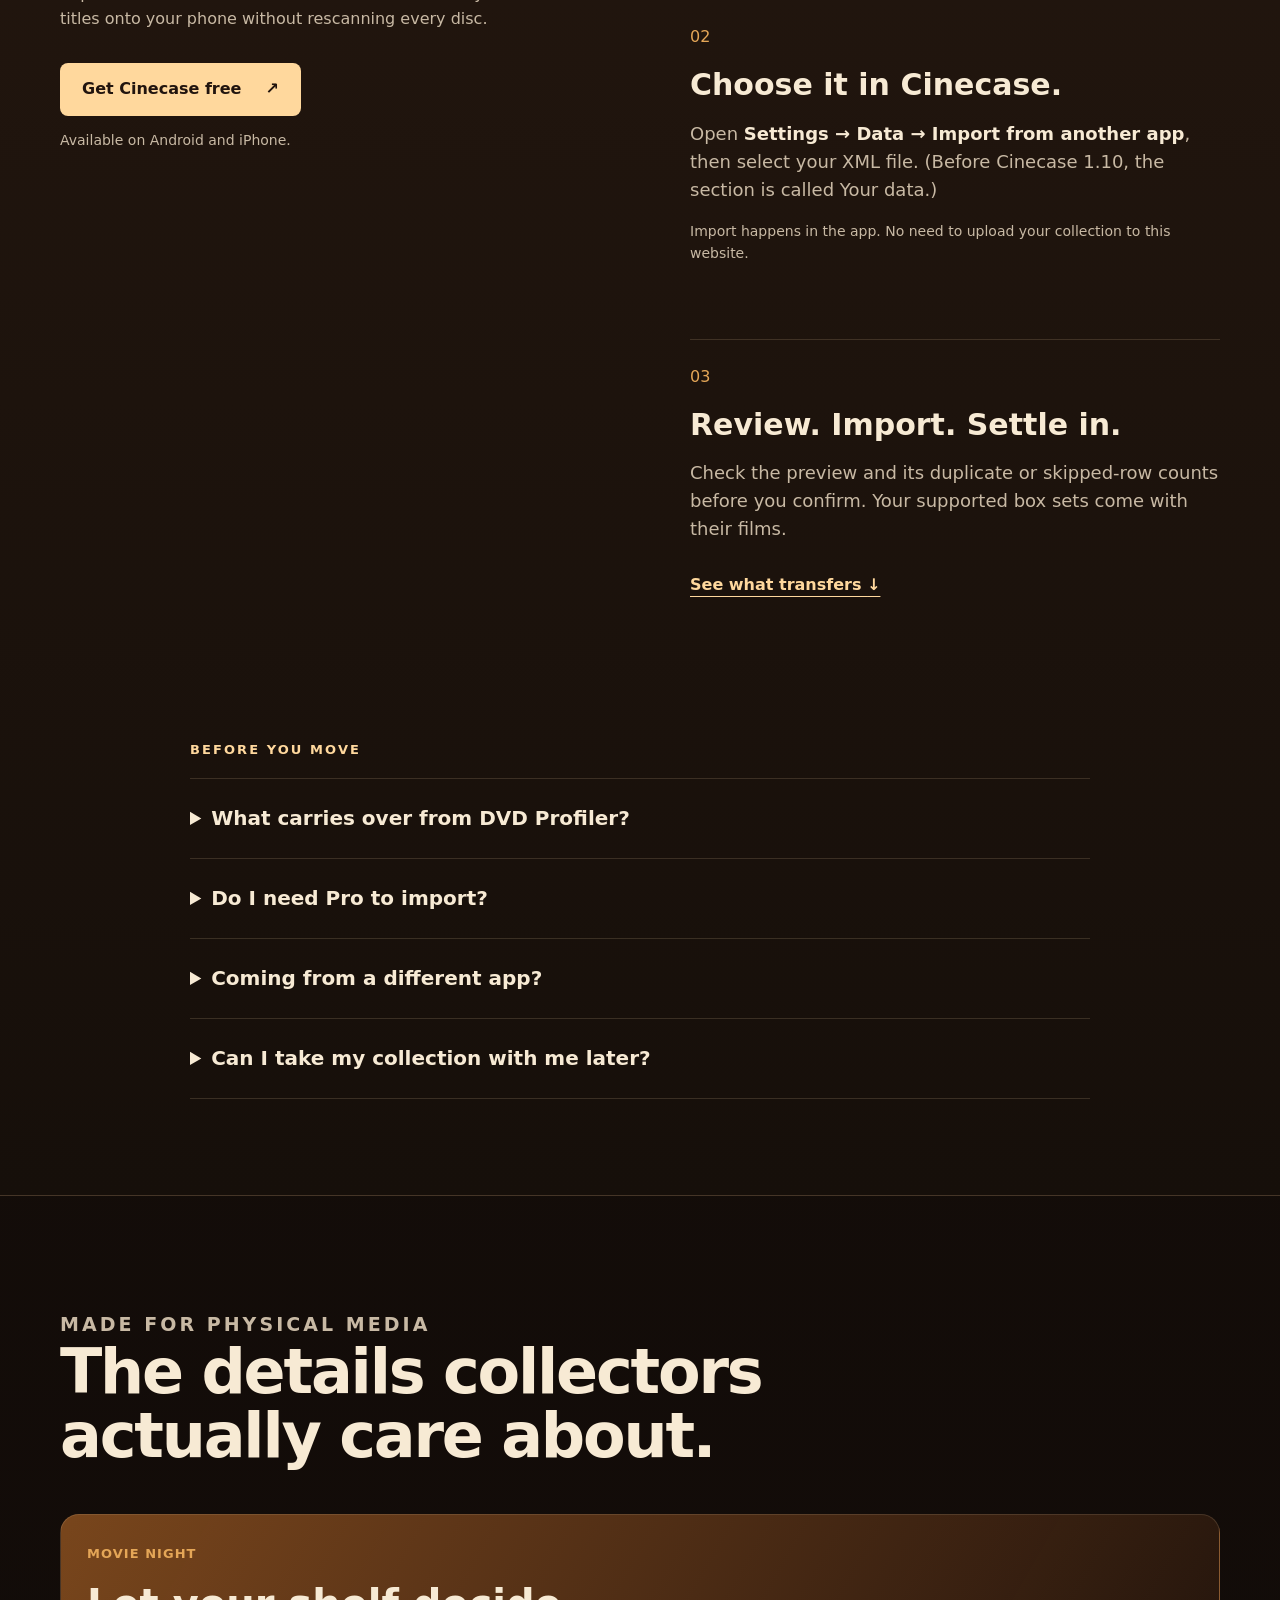
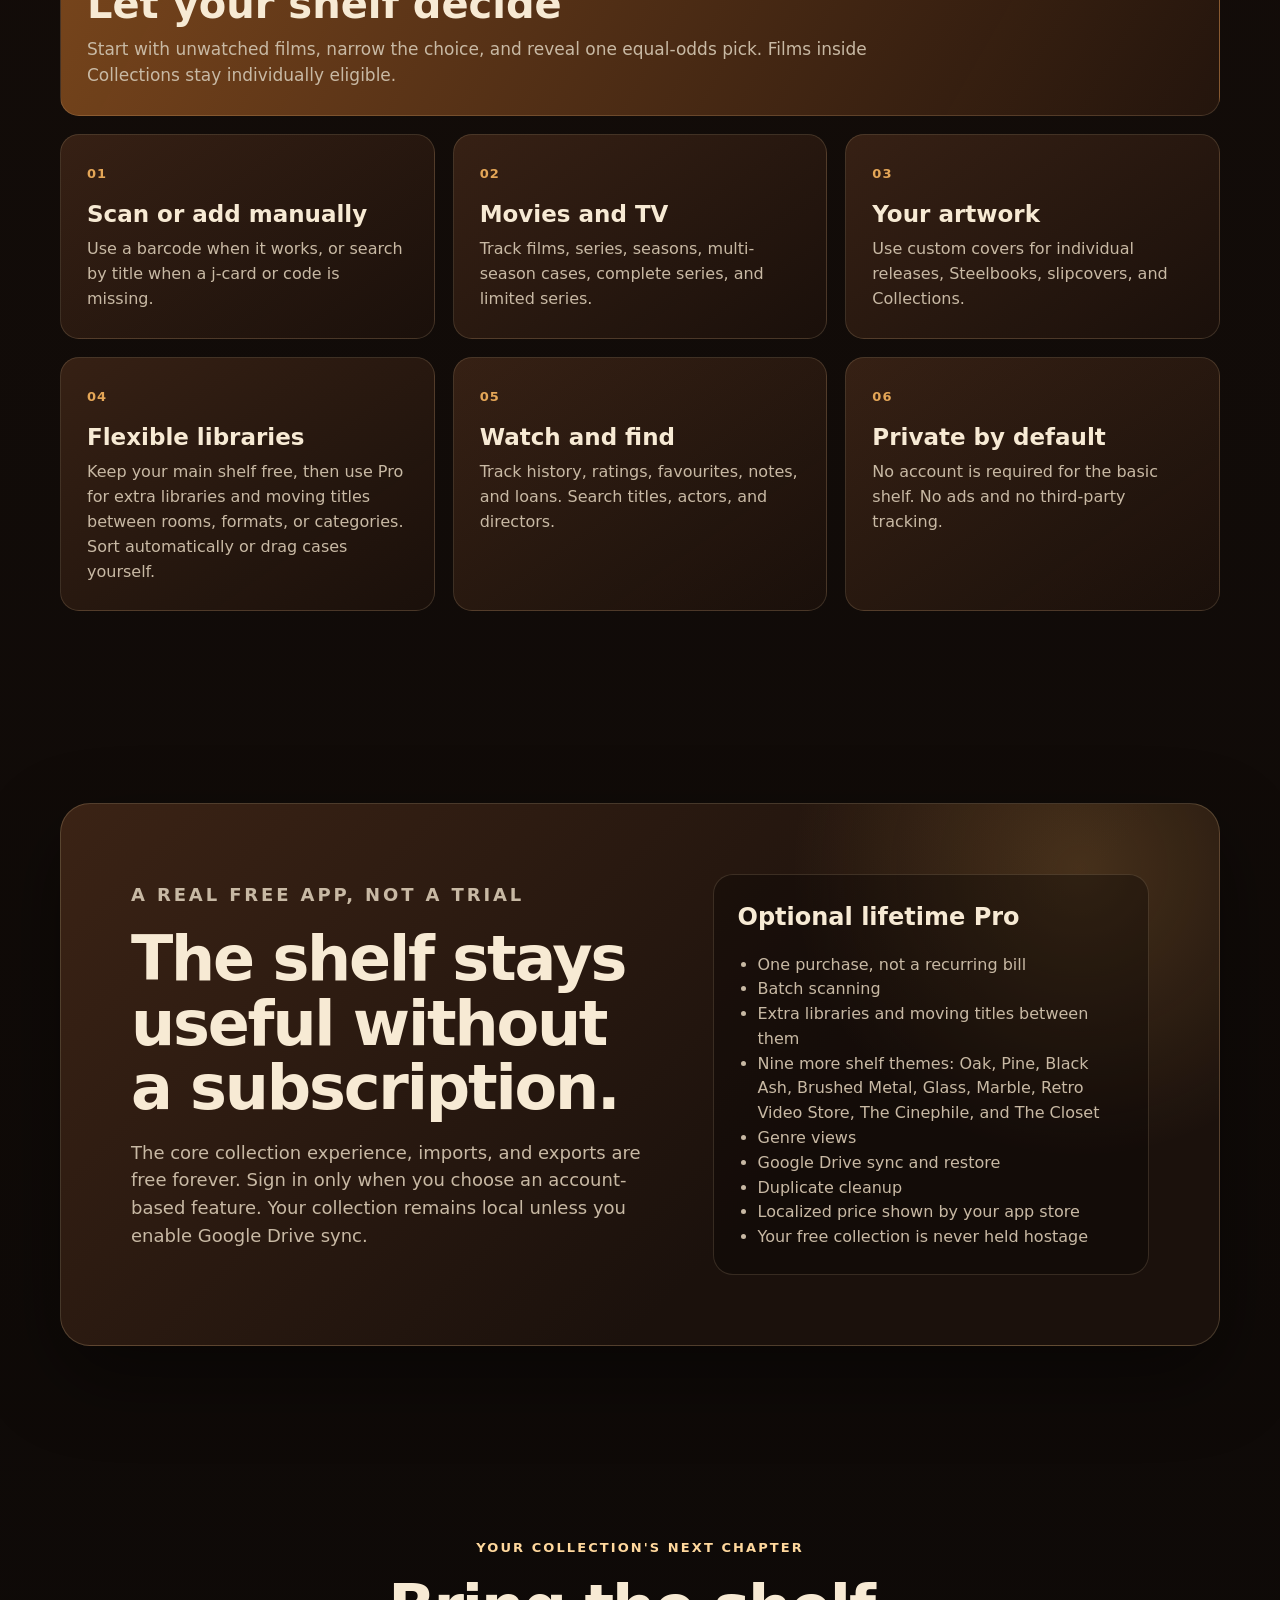
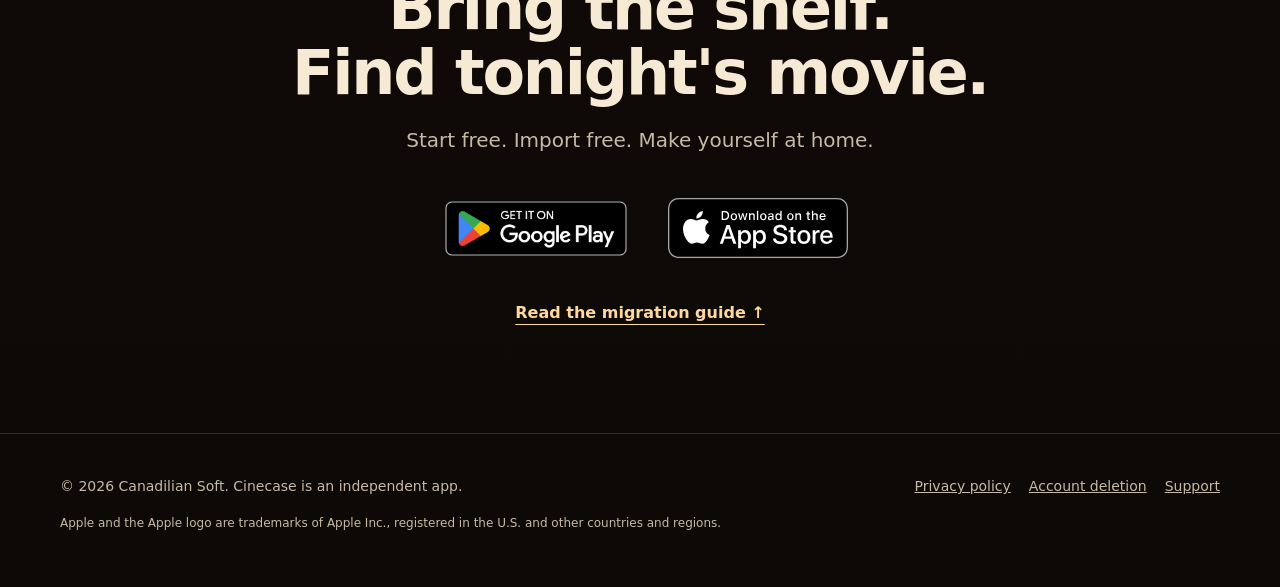
==== commit 3d2dd39f: "Correct three import claims and update the privacy policy for Cinecase 1.10 Landing page: DVD Profil" ====
--- a/index.html
+++ b/index.html
@@ -333,15 +333,15 @@
         <div class="migration-intro"><p class="eyebrow">A fresh start. A familiar collection.</p><h2 id="migration-title">Moving from<br>DVD Profiler?</h2><p class="lead">You've already done the cataloging.<br>Bring it with you.</p><p>Import DVD Profiler XML into Cinecase for free. Get your titles onto your phone without rescanning every disc.</p><a class="button" href="#download">Get Cinecase free <span aria-hidden="true">↗</span></a><p class="detail-note">Available on Android and iPhone.</p></div>
         <div class="migration-steps">
           <article class="migration-step"><span class="step-number">01</span><h3>Export your collection.</h3><p>Save an XML export from DVD Profiler and transfer the file to your phone. Keep your original export as a backup.</p><span class="file-label">DVD Profiler · .xml</span></article>
-          <article class="migration-step"><span class="step-number">02</span><h3>Choose it in Cinecase.</h3><p>Open <strong>Settings → Your data → Import from another app</strong>, then select your XML file.</p><p class="detail-note">Import happens in the app. No need to upload your collection to this website.</p></article>
+          <article class="migration-step"><span class="step-number">02</span><h3>Choose it in Cinecase.</h3><p>Open <strong>Settings → Data → Import from another app</strong>, then select your XML file. (Before Cinecase 1.10, the section is called Your data.)</p><p class="detail-note">Import happens in the app. No need to upload your collection to this website.</p></article>
           <article class="migration-step"><span class="step-number">03</span><h3>Review. Import. Settle in.</h3><p>Check the preview and its duplicate or skipped-row counts before you confirm. Your supported box sets come with their films.</p><a class="text-link" href="#migration-details">See what transfers <span aria-hidden="true">↓</span></a></article>
         </div>
       </div>
       <div class="wrap migration-faq" id="migration-details">
         <p class="eyebrow">Before you move</p>
-        <details><summary>What carries over from DVD Profiler?</summary><div><p>Supported fields include titles, production years, formats, editions, and retail barcodes. Supported multi-film box-set relationships become Collections with films inside.</p><p>Not every DVD Profiler field transfers. Special features and Easter eggs are not imported. Nested box sets and single-child profiles are not grouped the same way. Keep your original export and review the import preview before confirming.</p></div></details>
+        <details><summary>What carries over from DVD Profiler?</summary><div><p>Supported fields include titles, production years, formats, editions, and retail barcodes. Supported multi-film box-set relationships become Collections with films inside. Special features and Easter eggs come across as each title's Bonus and features.</p><p>Not every DVD Profiler field transfers. Nested box sets and single-child profiles are not grouped the same way. Keep your original export and review the import preview before confirming.</p></div></details>
         <details><summary>Do I need Pro to import?</summary><div><p>No. Imports and exports are free. The core collection experience stays free, with an optional one-time Pro purchase for extras such as batch scanning, extra libraries, and Google Drive sync.</p></div></details>
-        <details><summary>Coming from a different app?</summary><div><p>Cinecase also accepts CLZ XML or CSV, My Movies CSV, Letterboxd watched CSV, and generic CSV. The import preview helps you check what Cinecase recognized before adding it.</p><p>Export support and fields vary by app. Letterboxd import is for watched films, not a watchlist or full diary transfer.</p></div></details>
+        <details><summary>Coming from a different app?</summary><div><p>Cinecase also accepts CLZ XML or CSV, My Movies CSV, Letterboxd watched or watchlist CSV, and generic CSV. The import preview helps you check what Cinecase recognized before adding it.</p><p>Export support and fields vary by app. A Letterboxd watchlist arrives as your wishlist, and a Letterboxd import is not a full diary transfer.</p></div></details>
         <details><summary>Can I take my collection with me later?</summary><div><p>Yes. Backup and export remain free, so you can keep a copy of your data. No account is required for the basic local shelf.</p></div></details>
       </div>
     </section>
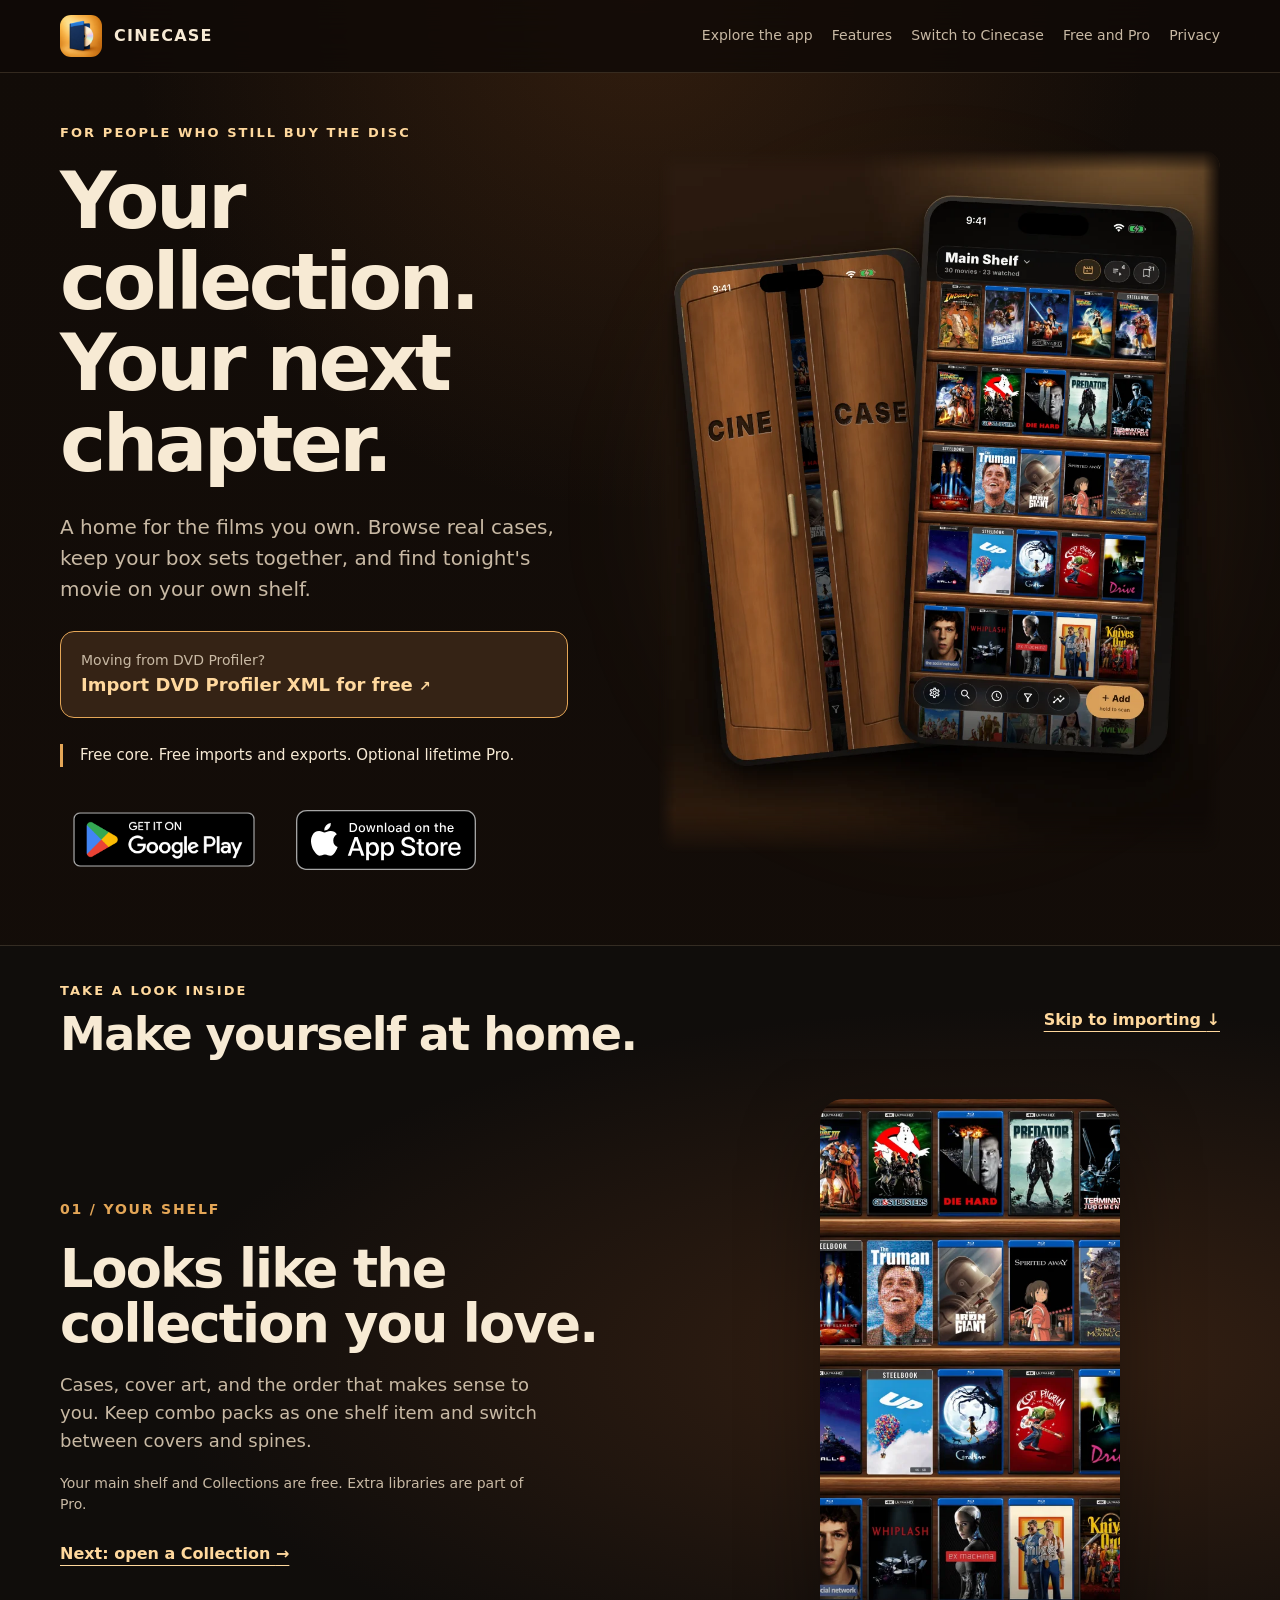
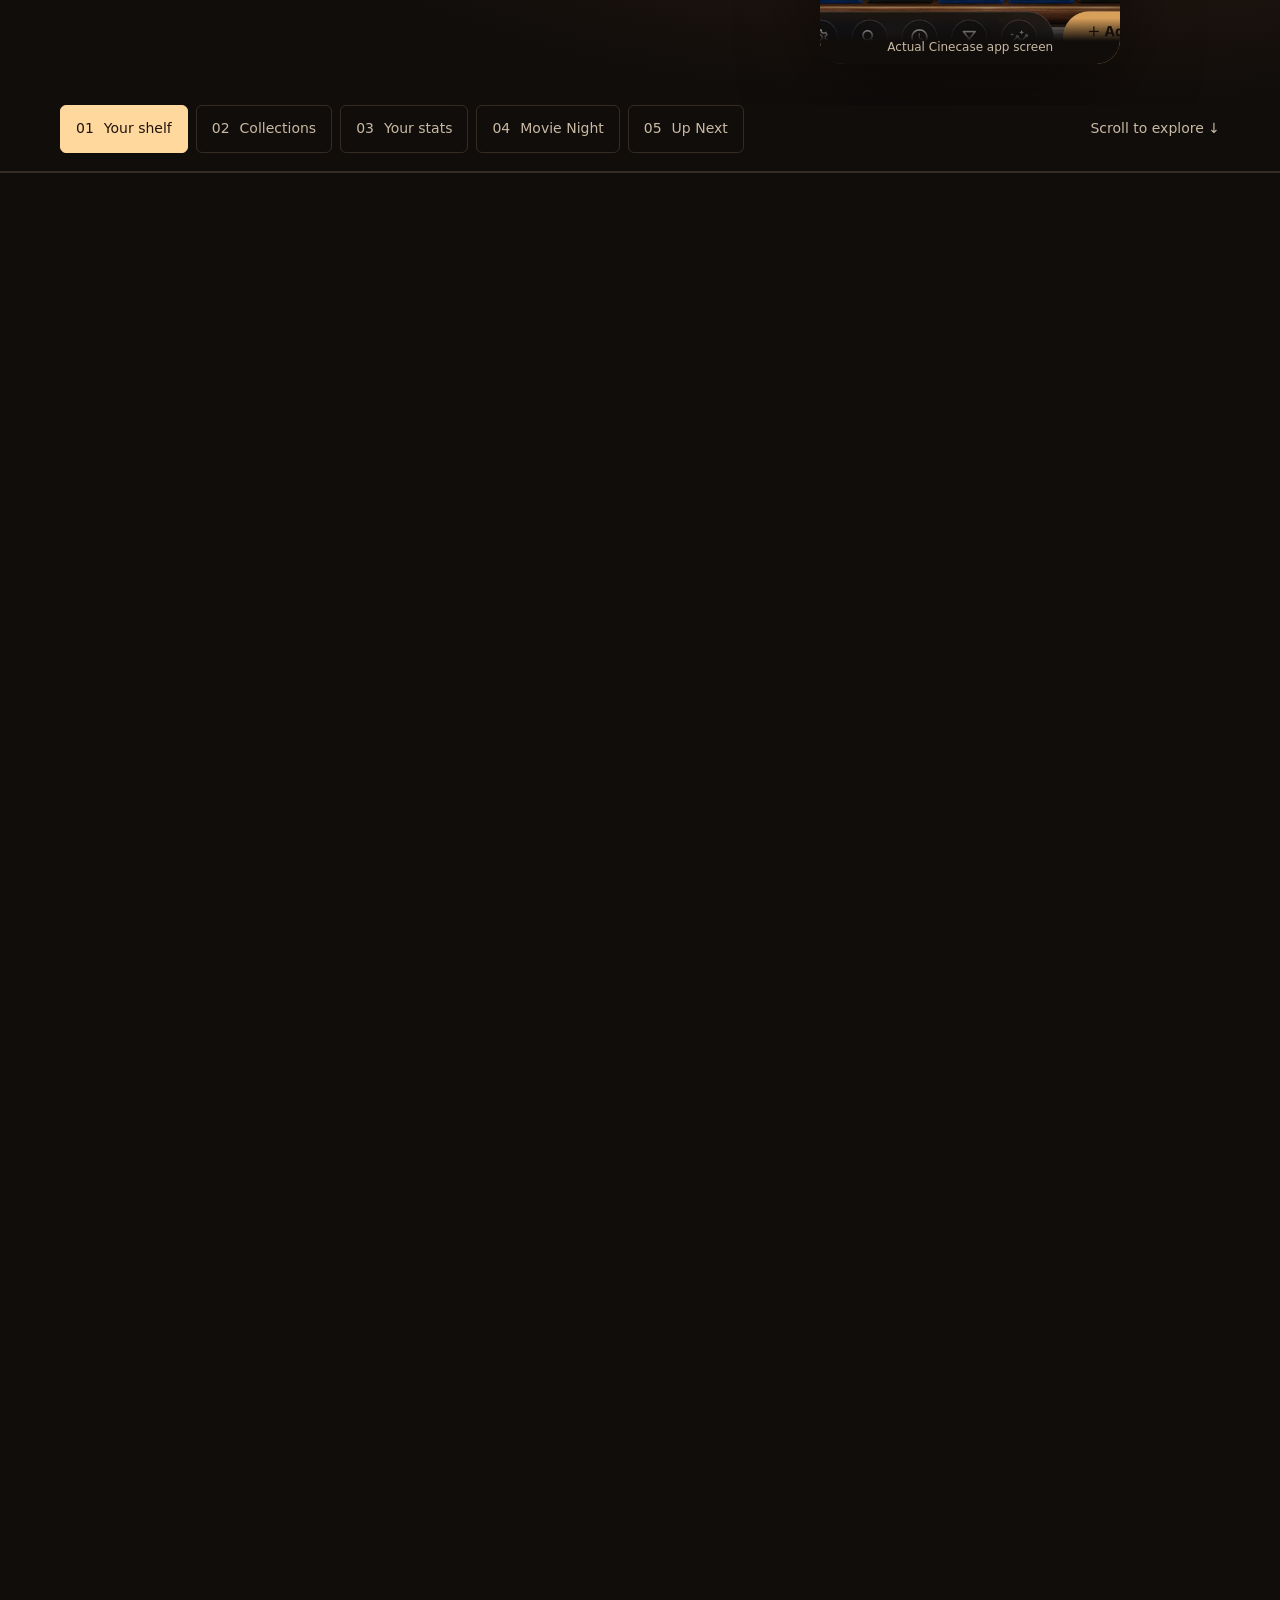
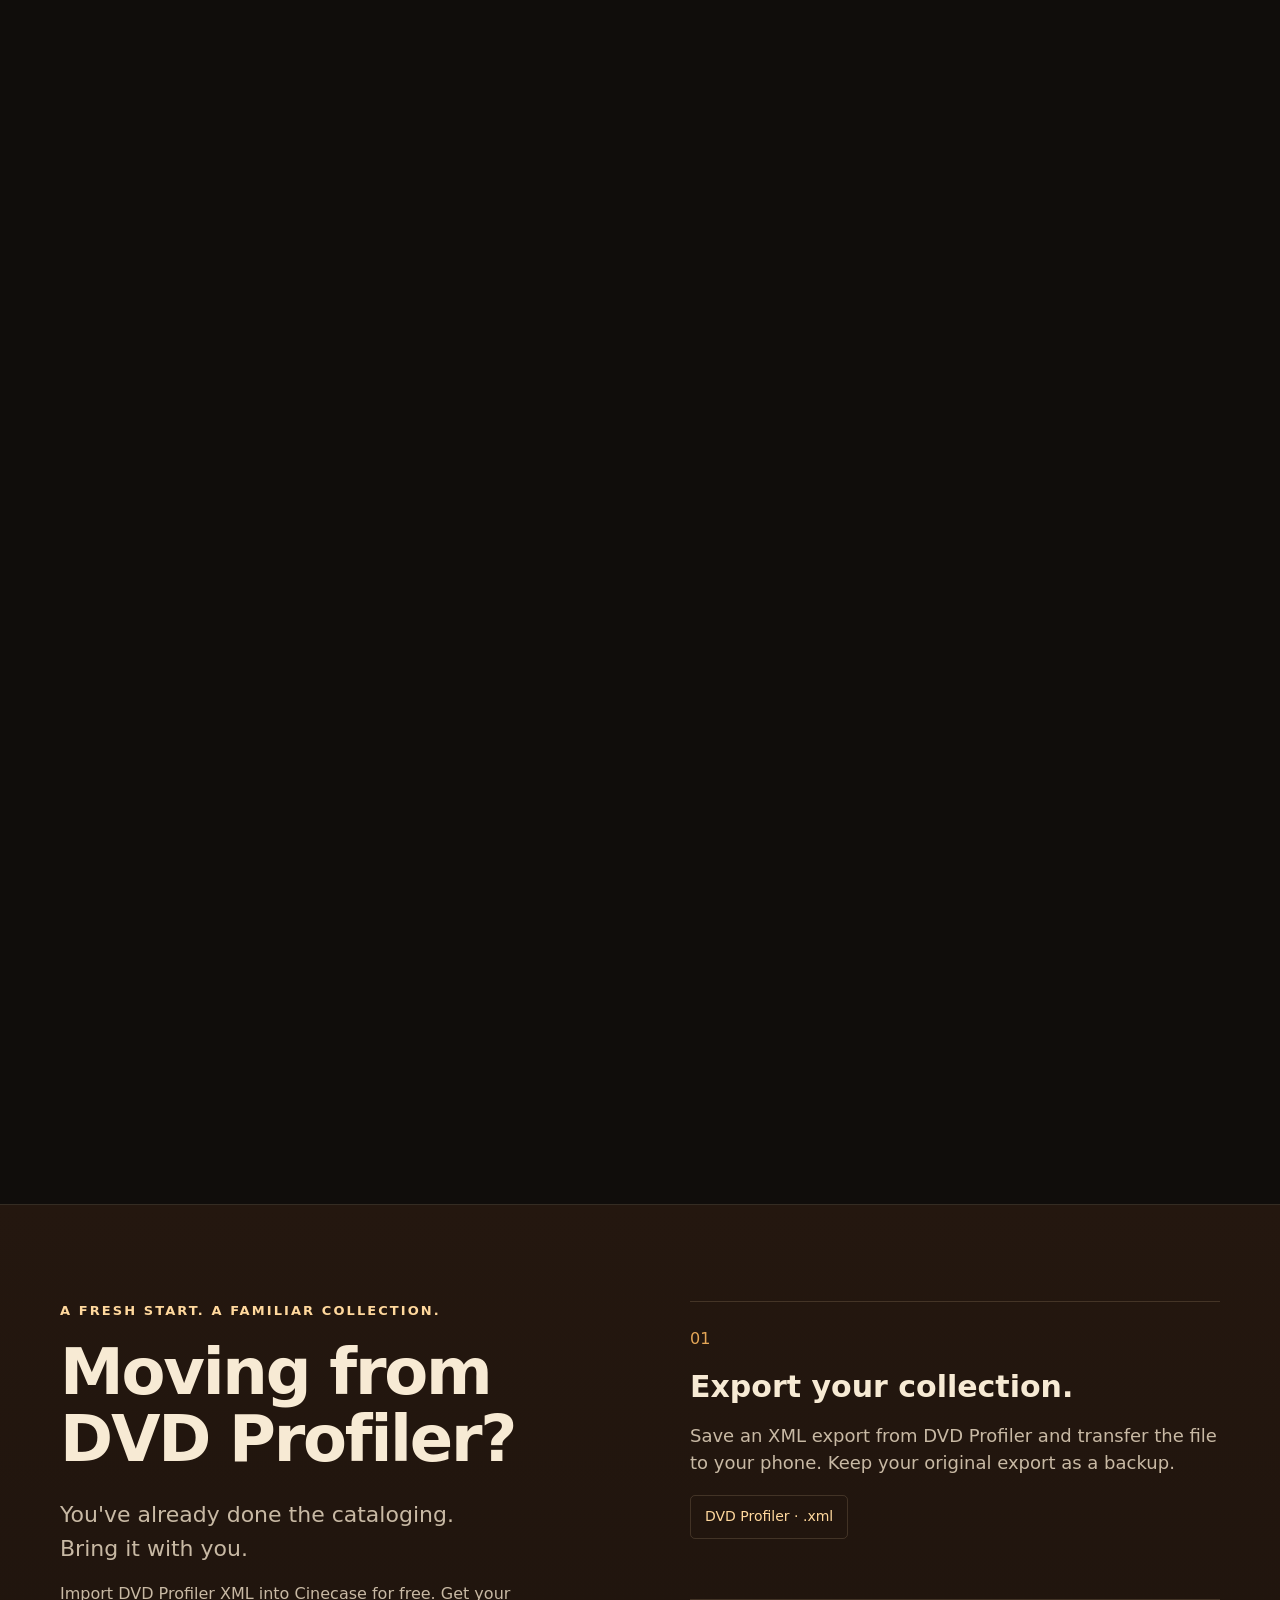
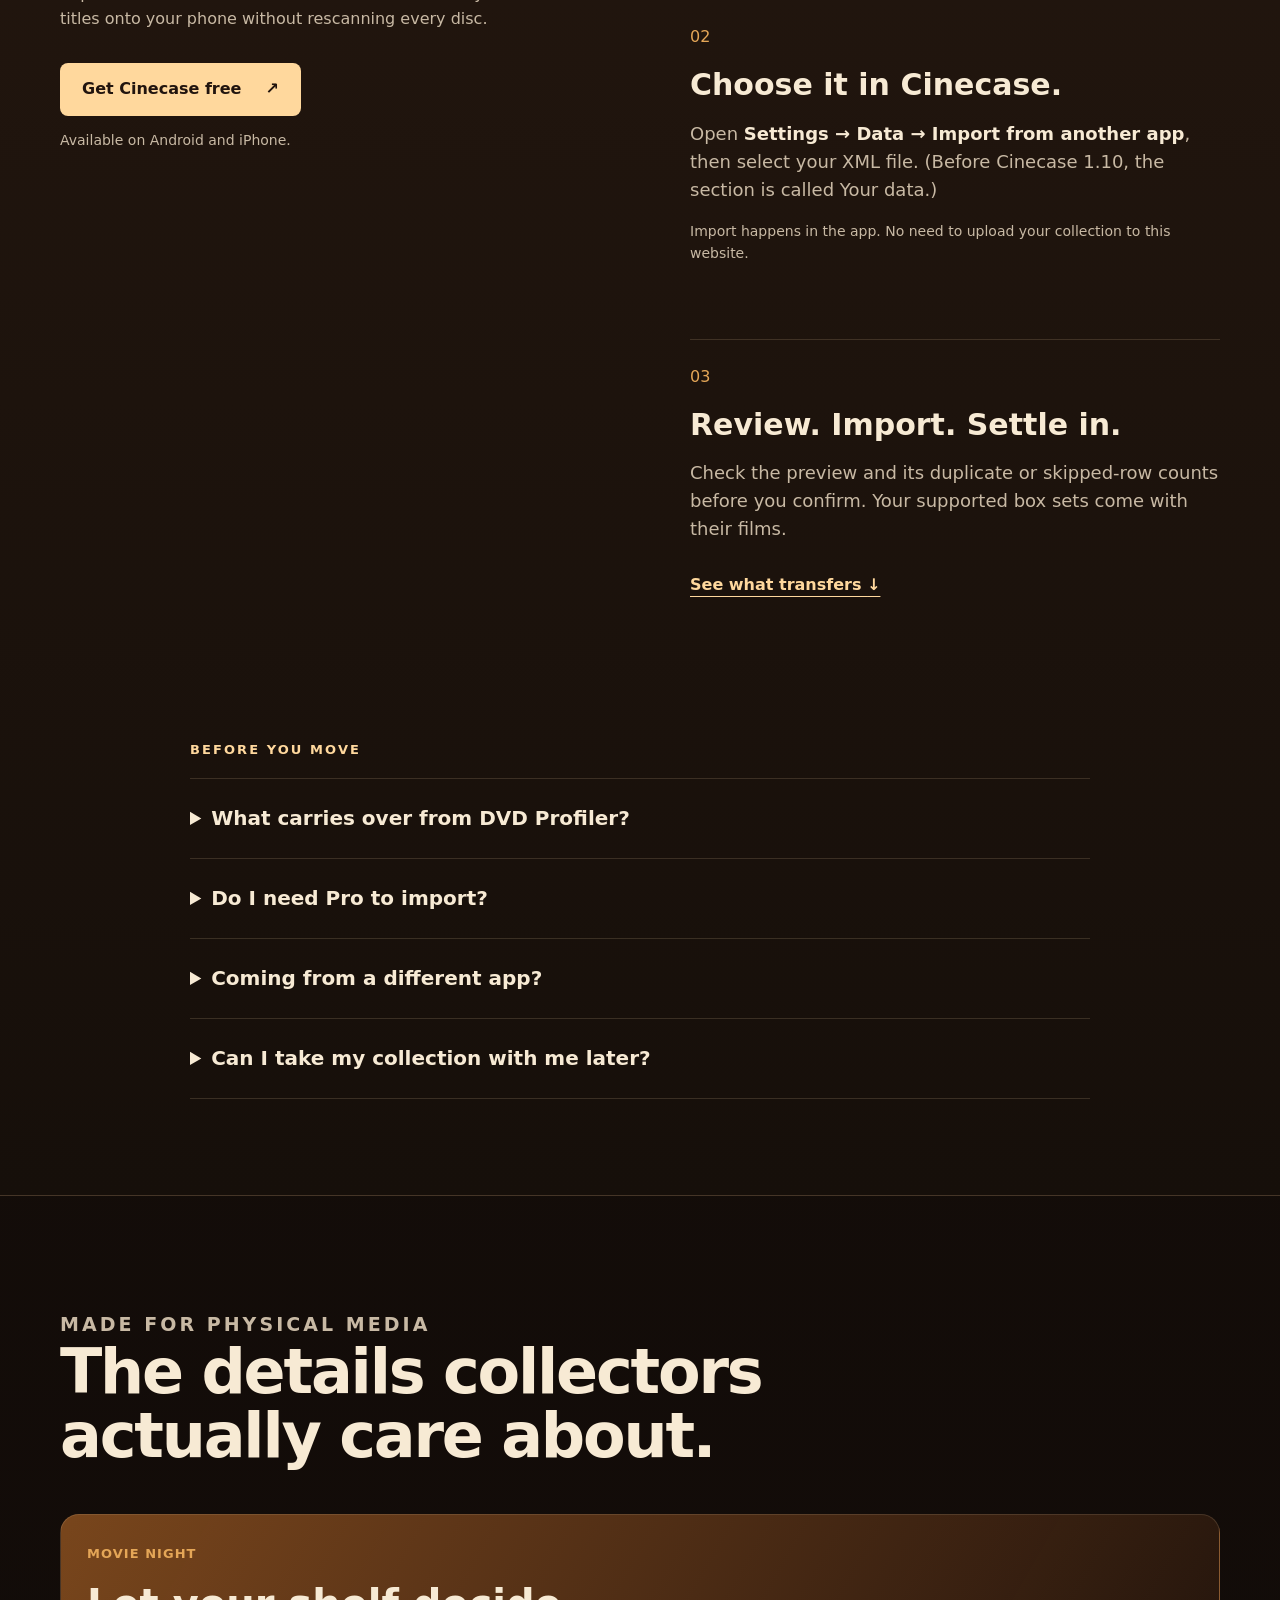
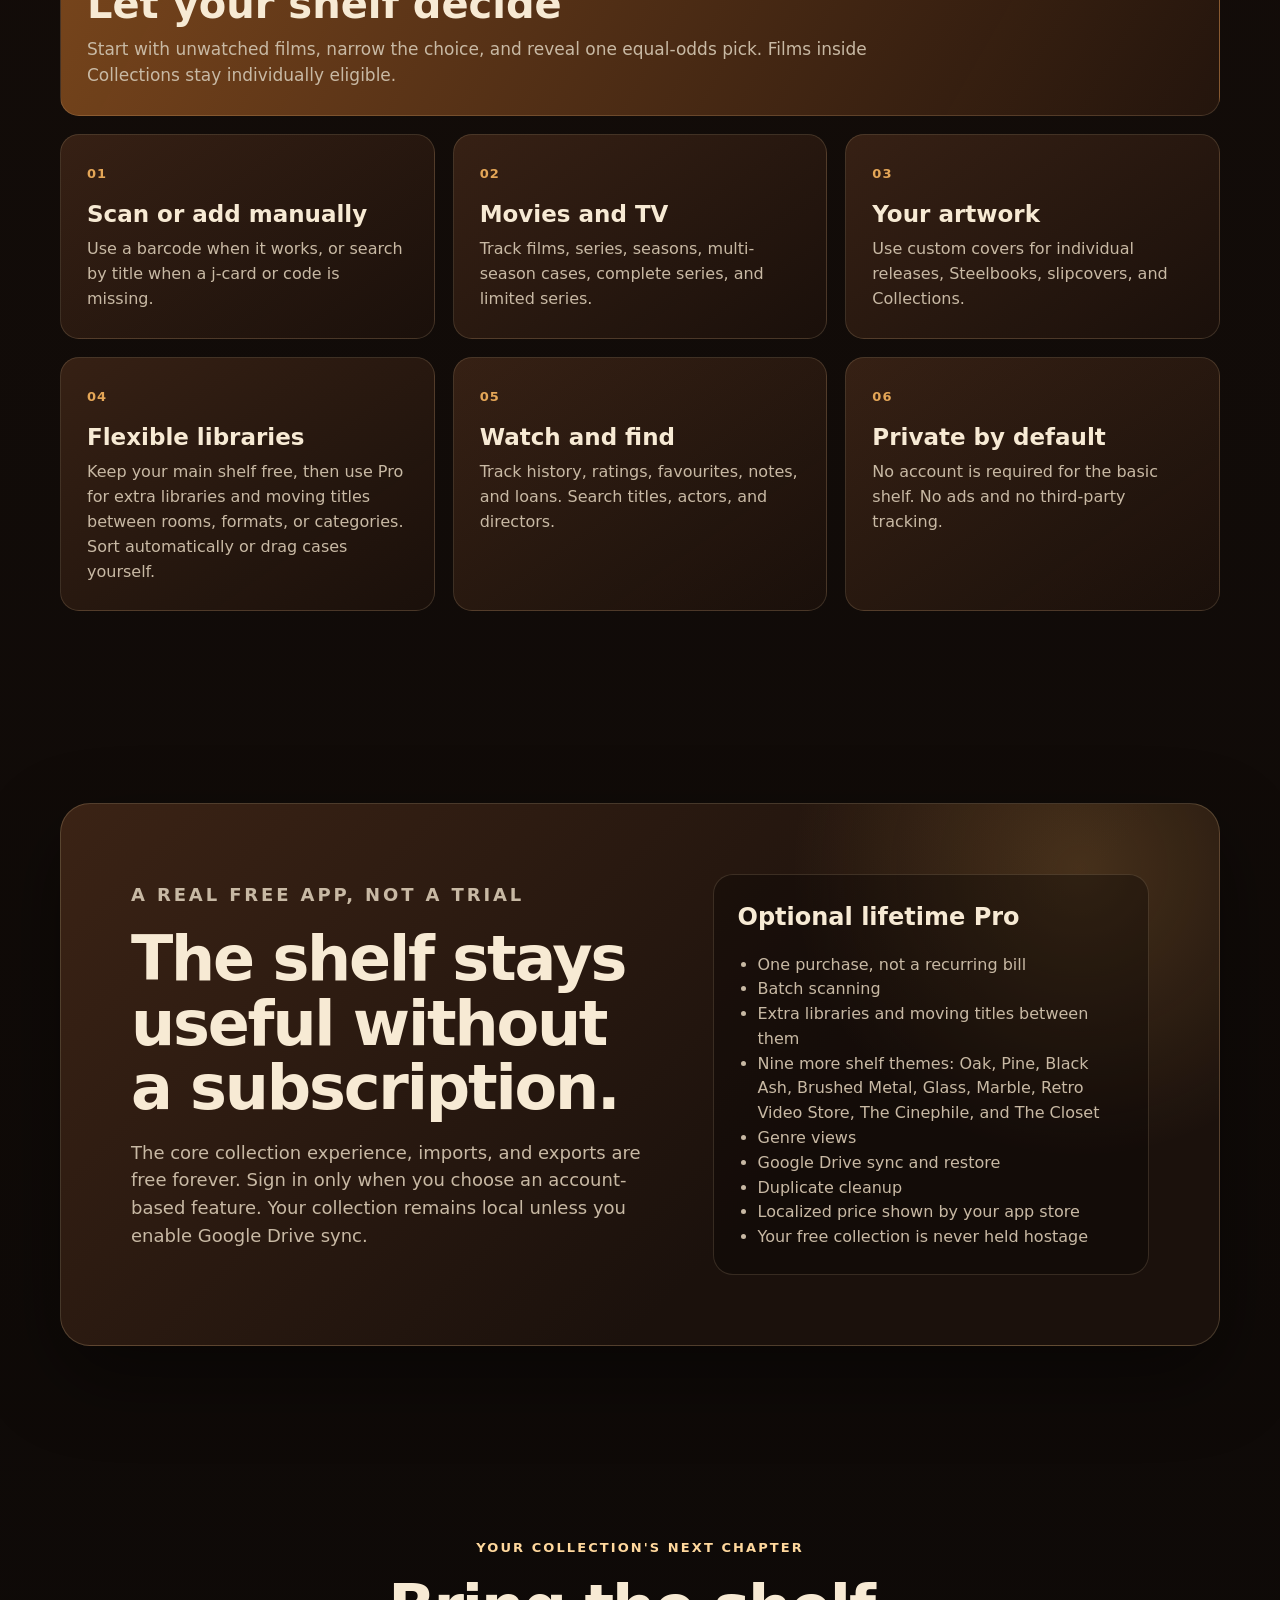
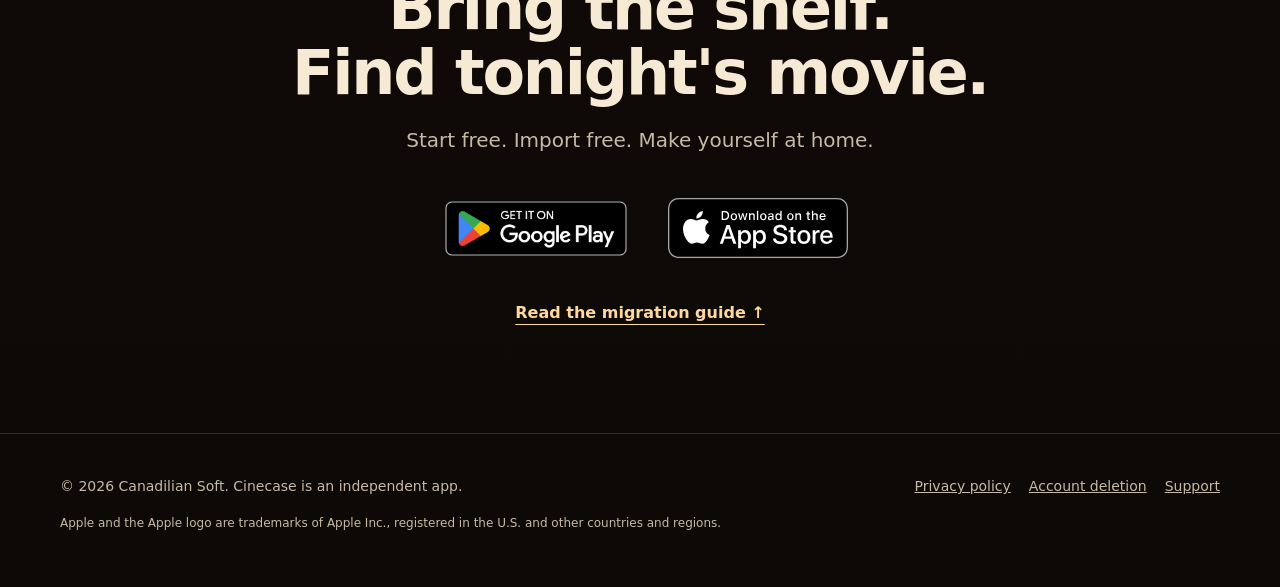
==== commit d7c1cddf: "Show the Cinecase 2.0 look in the hero, social preview and app tour New hero and Open Graph image fr" ====
--- a/index.html
+++ b/index.html
@@ -9,7 +9,7 @@
   <meta property="og:title" content="Cinecase | Your collection. Your next chapter.">
   <meta property="og:description" content="Import DVD Profiler XML for free, explore your collection, and find tonight's movie. Android and iPhone. Free core, optional lifetime Pro.">
   <meta property="og:url" content="https://canadilian.com/">
-  <meta property="og:image" content="https://canadilian.com/assets/og-cinecase.png">
+  <meta property="og:image" content="https://canadilian.com/assets/og-cinecase-2.0.png">
   <meta name="twitter:card" content="summary_large_image">
   <link rel="canonical" href="https://canadilian.com/">
   <title>Cinecase | Free DVD Profiler XML import & movie collection app</title>
@@ -289,9 +289,8 @@
         </div>
       </div>
       <div class="hero-art">
-        <div class="hero-composite" role="img" aria-label="Cinecase displaying the Large shelf view inside a phone on a warm wooden shelf">
-          <img class="hero-background" src="assets/hero-reddit.webp" width="1000" height="1250" fetchpriority="high" alt="">
-          <img class="hero-screen" src="assets/hero-shelf-large.webp?v=2" width="603" height="1311" alt="">
+        <div class="hero-composite" role="img" aria-label="Cinecase 2.0 on two phones: wooden doors opening onto the shelf, and a shelf of movie cases">
+          <img class="hero-background" src="assets/hero-2.0.webp" width="1000" height="1250" fetchpriority="high" alt="">
         </div>
       </div>
     </div>
@@ -315,11 +314,11 @@
             </article>
             <article class="tour-slide" id="tour-movie-night" aria-labelledby="movie-night-title">
               <div class="tour-copy"><p class="chapter">04 / MOVIE NIGHT</p><h3 id="movie-night-title">Find your<br>next watch.</h3><p>When you can't decide, Movie Night picks from the films you own. Start with unwatched films or narrow the choice by genre, runtime, actor, or director.</p><p class="detail-note">Found a keeper? Add the pick to Up Next.</p><a class="text-link" href="#tour-up-next">Next: keep your watch queue <span aria-hidden="true">→</span></a></div>
-              <figure class="tour-image tour-image--screen"><img src="assets/iphone-movie-night.webp" width="660" height="1434" alt="Movie Night revealing The Nice Guys as tonight's pick, with an Add to Up Next button" loading="lazy"><figcaption>Actual Cinecase app screen</figcaption></figure>
+              <figure class="tour-image tour-image--screen"><img src="assets/iphone-movie-night.webp" width="660" height="1434" alt="Movie Night revealing Back to the Future as tonight's pick, with an Add to Up Next button" loading="lazy"><figcaption>Actual Cinecase app screen</figcaption></figure>
             </article>
             <article class="tour-slide" id="tour-up-next" aria-labelledby="up-next-title">
               <div class="tour-copy"><p class="chapter">05 / UP NEXT</p><h3 id="up-next-title">Keep track of what<br>you watch next.</h3><p>Keep the films you want to watch in one queue. Arrange them in your own order, see the total runtime, and mark them watched as you go.</p><p class="detail-note">Your next movie is ready when you are.</p><a class="text-link" href="#migration">Bring your collection over <span aria-hidden="true">→</span></a></div>
-              <figure class="tour-image tour-image--screen"><img src="assets/iphone-up-next.webp" width="660" height="1434" alt="Up Next showing a five-film watch queue with total runtime, watched controls and reorder handles" loading="lazy"><figcaption>Actual Cinecase app screen</figcaption></figure>
+              <figure class="tour-image tour-image--screen"><img src="assets/iphone-up-next.webp" width="660" height="1434" alt="Up Next showing a four-film watch queue with total runtime, watched controls and reorder handles" loading="lazy"><figcaption>Actual Cinecase app screen</figcaption></figure>
             </article>
           </div>
         </div>
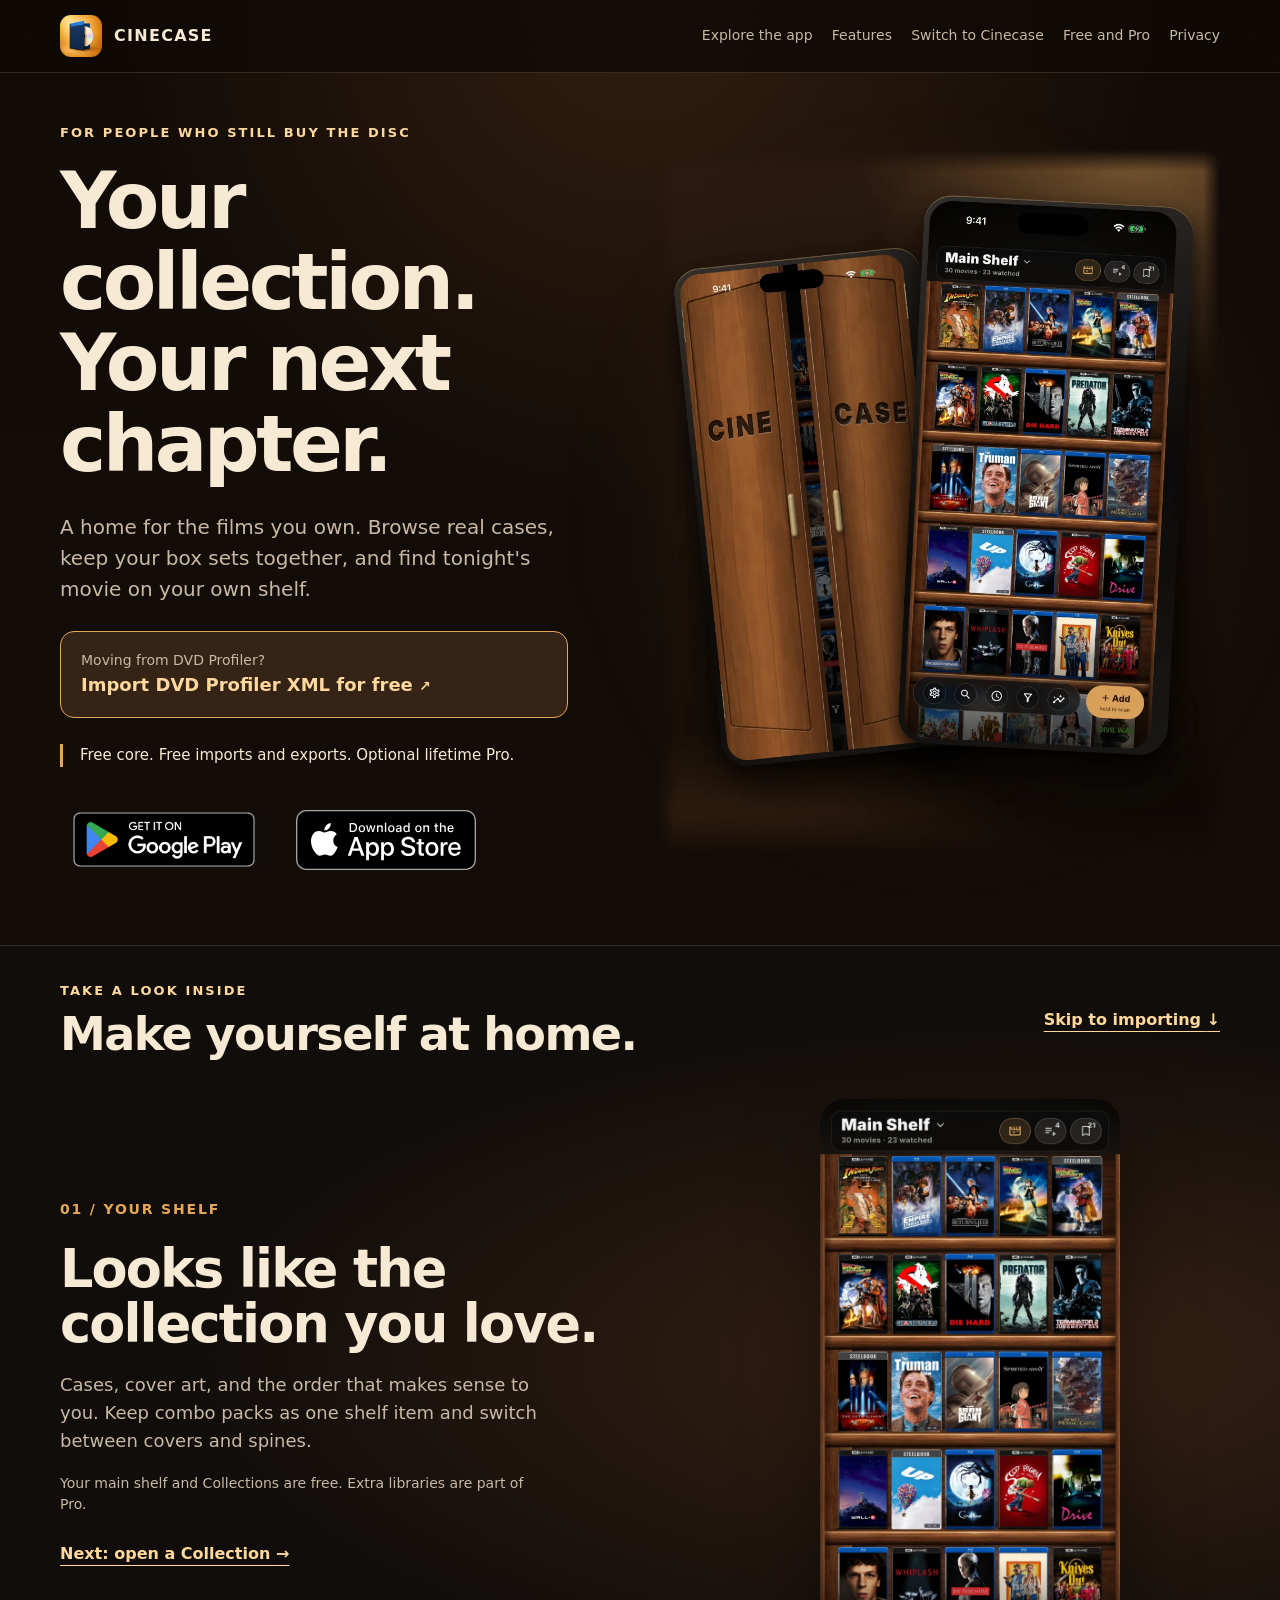
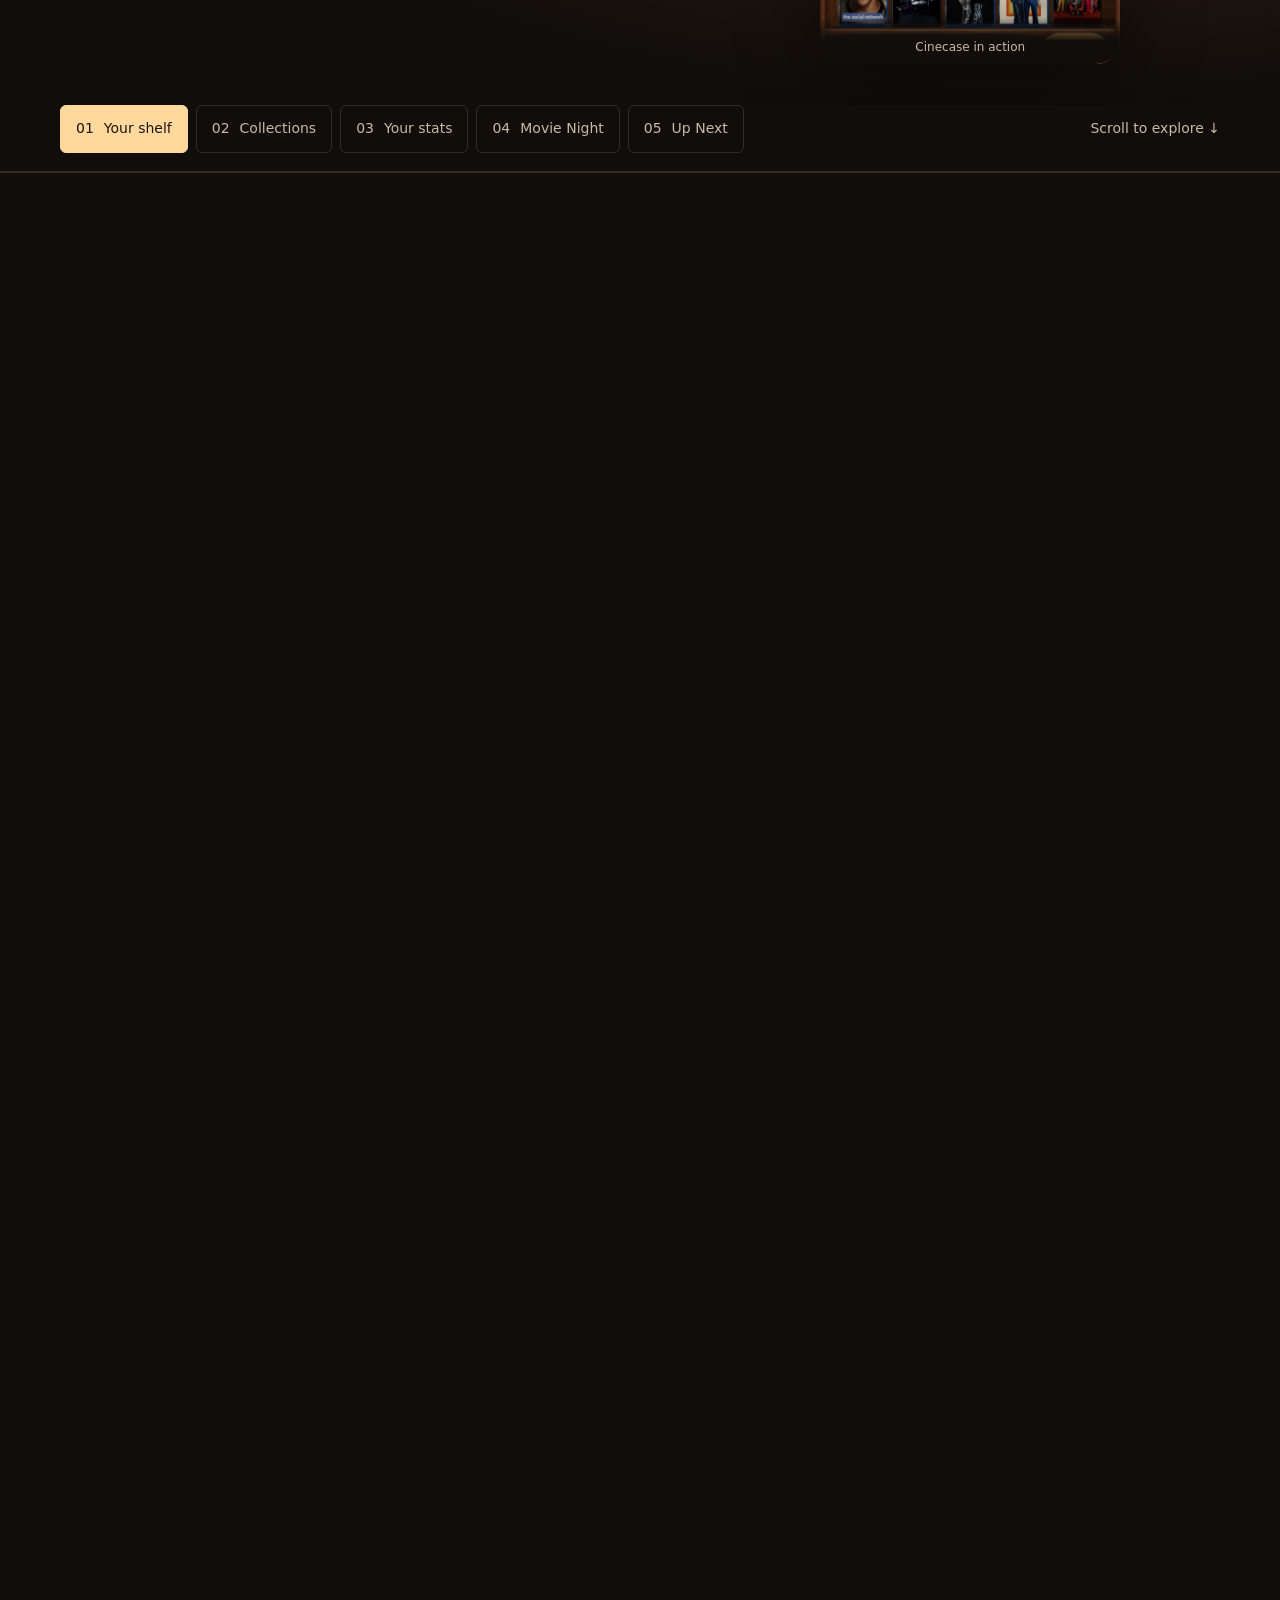
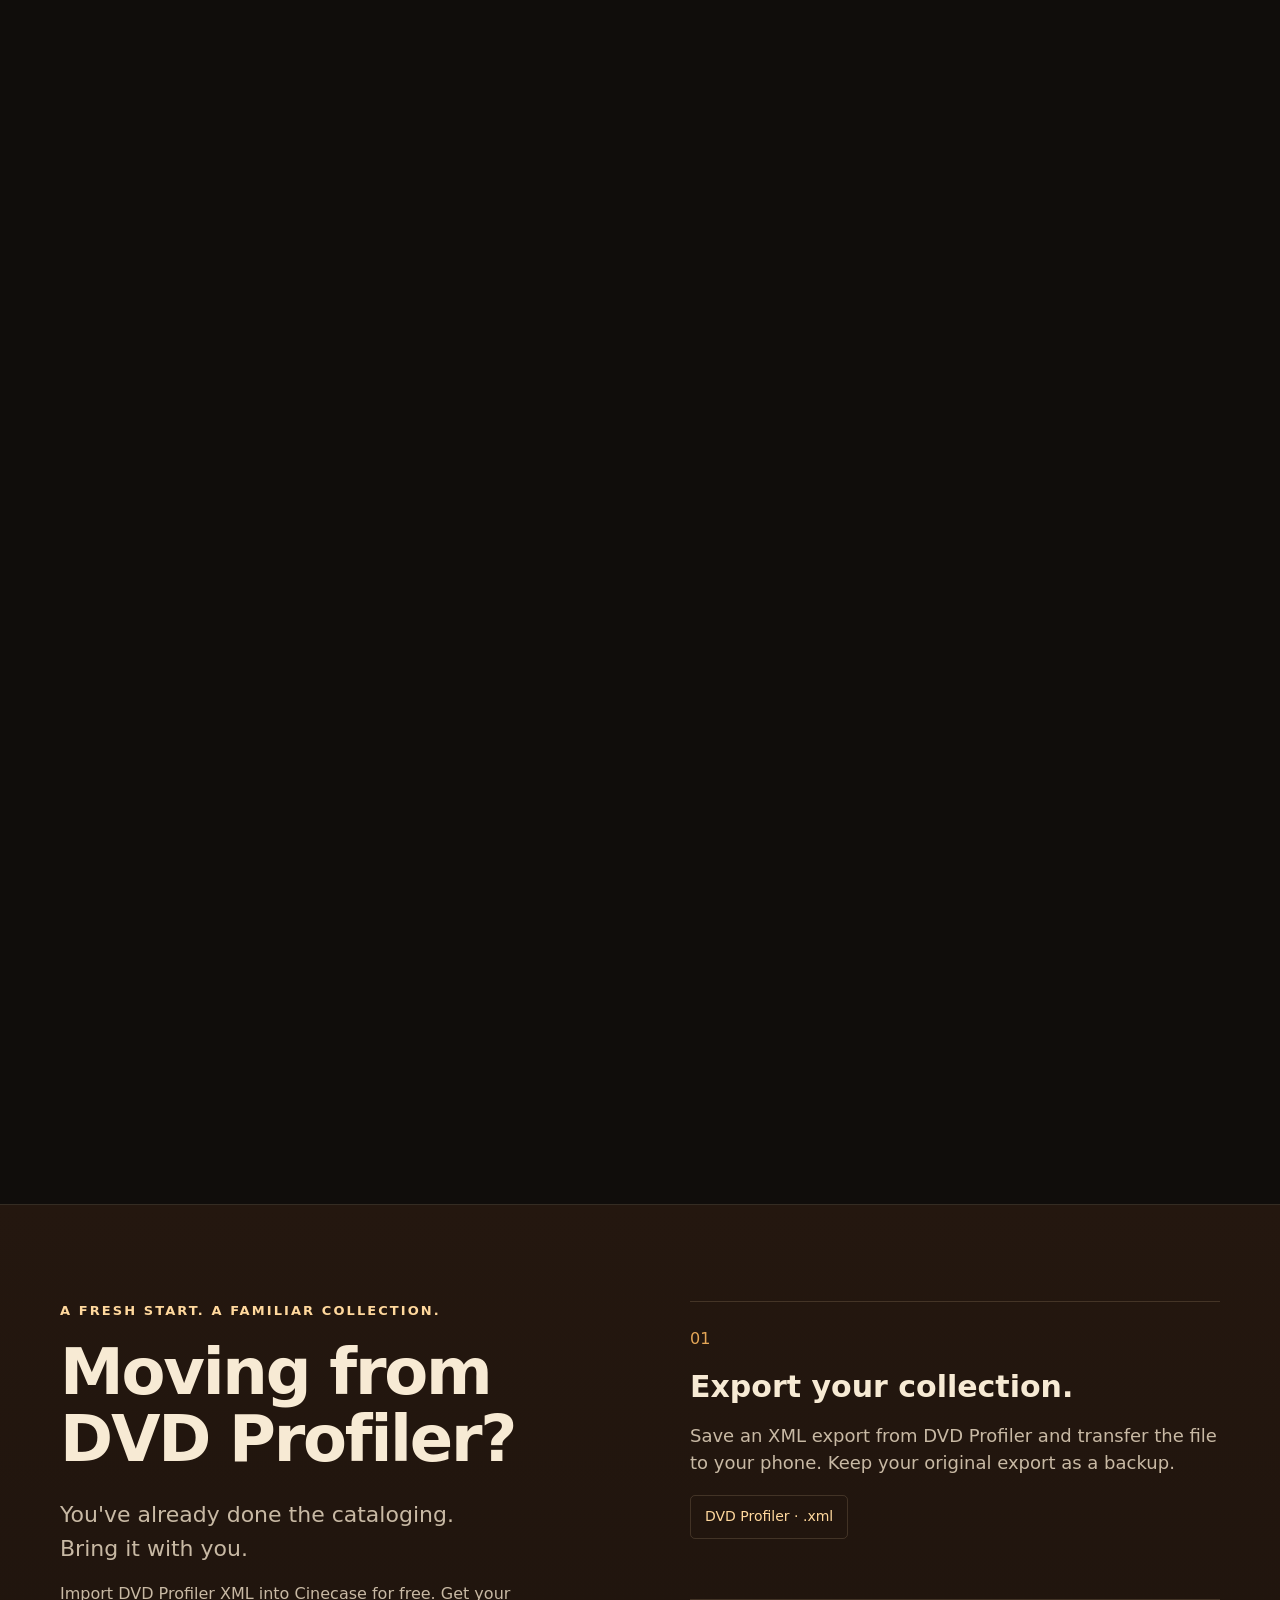
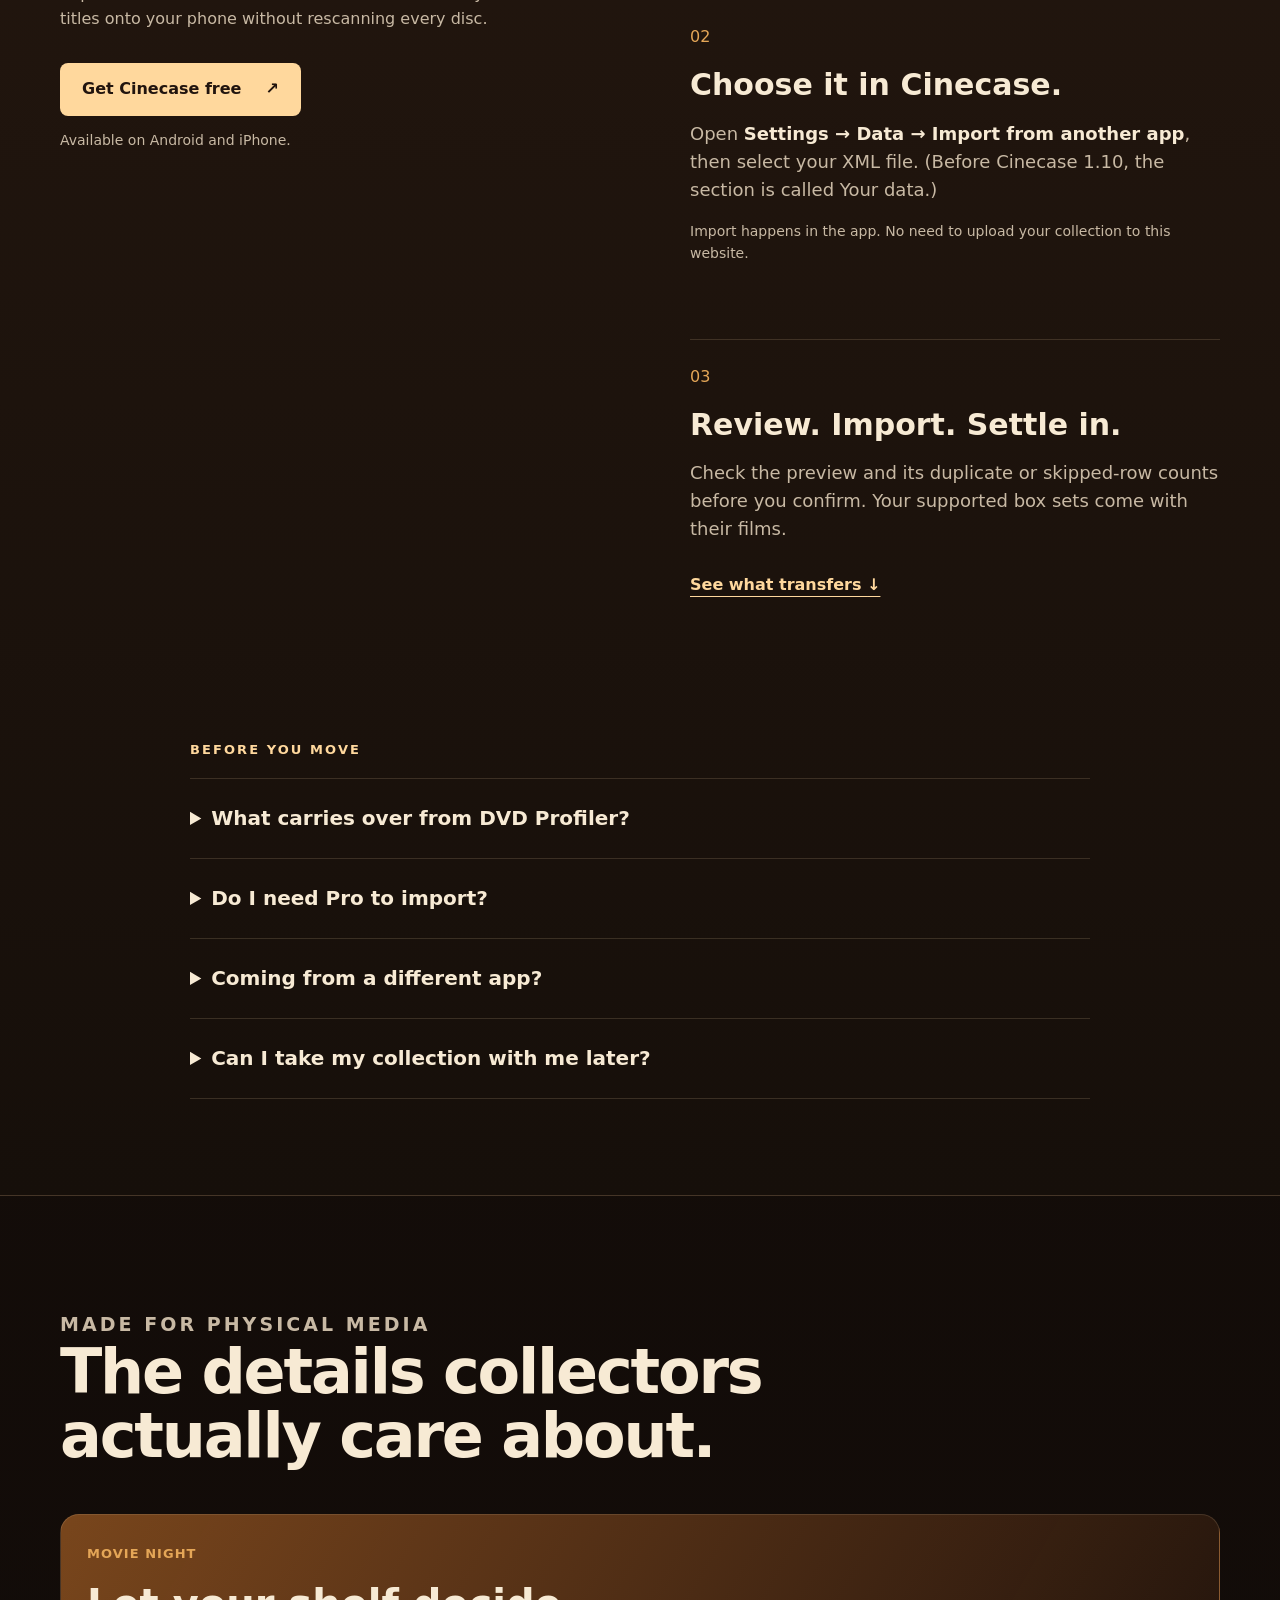
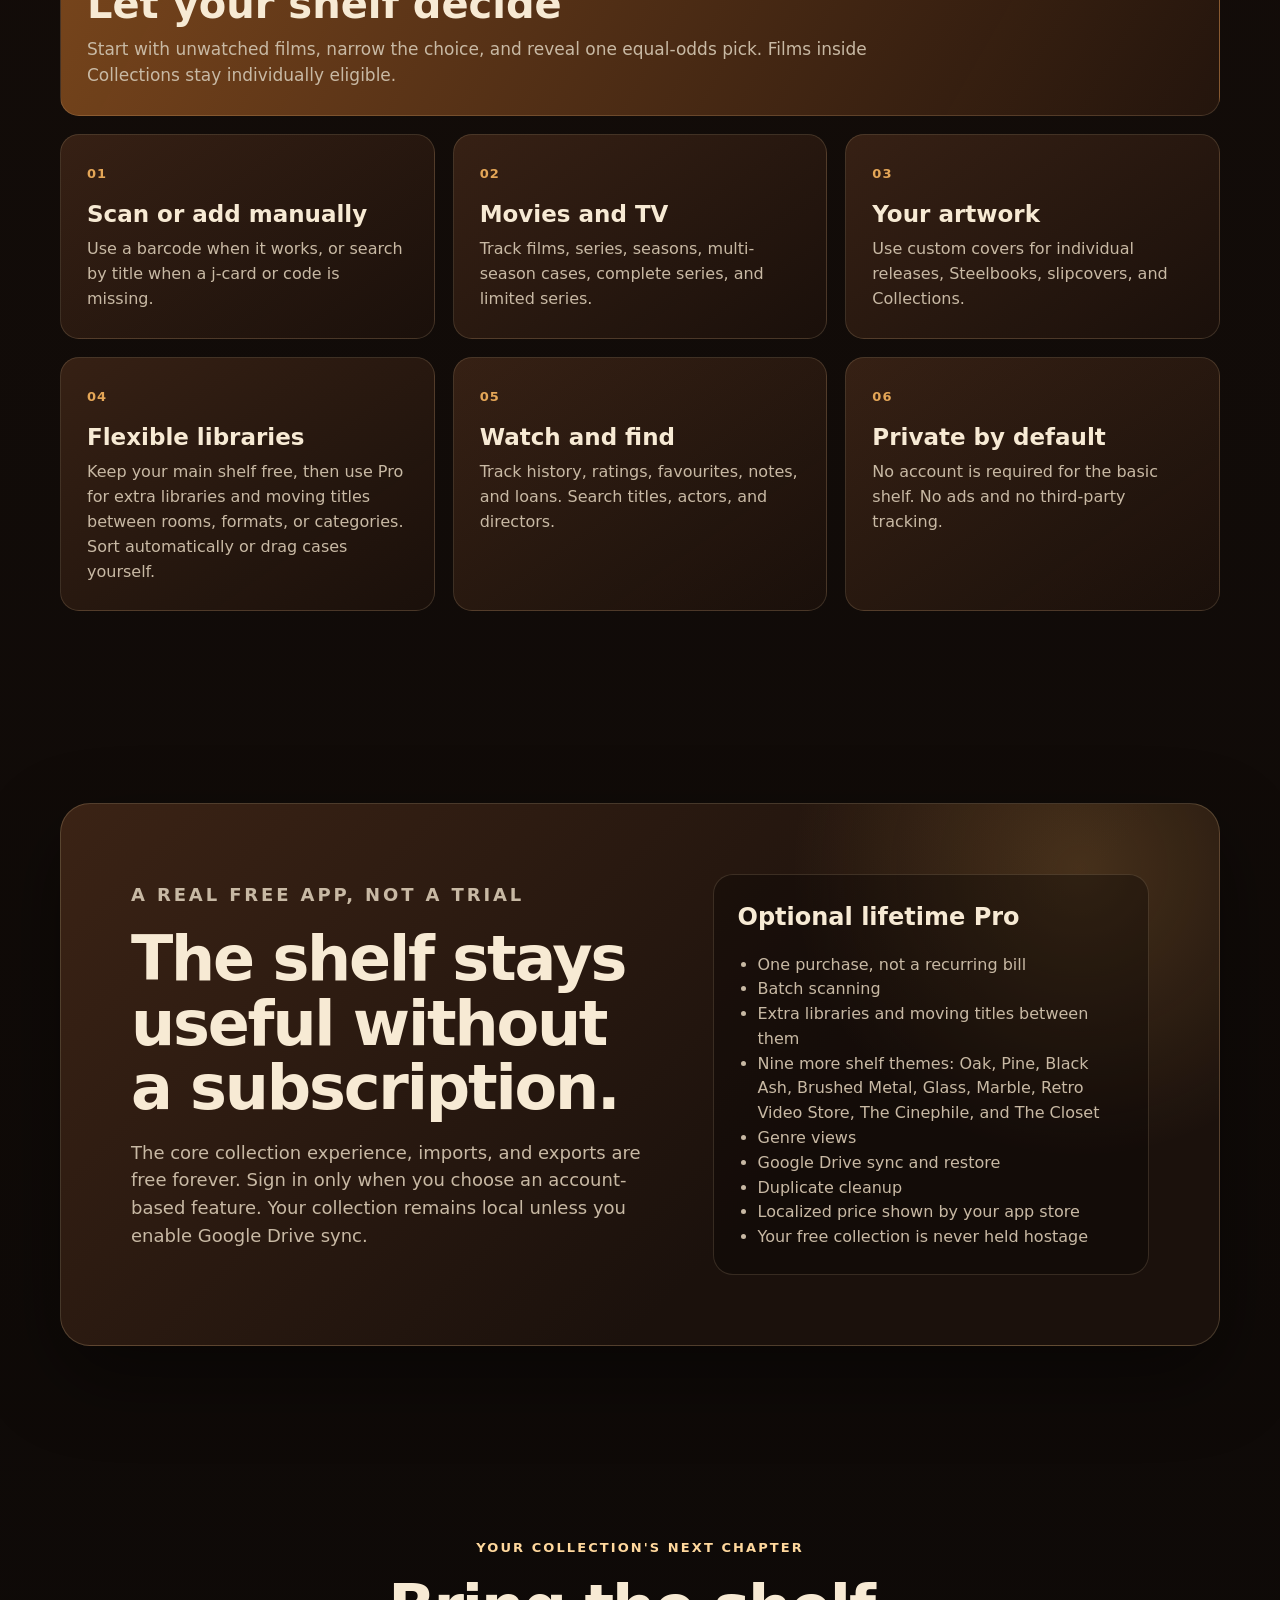
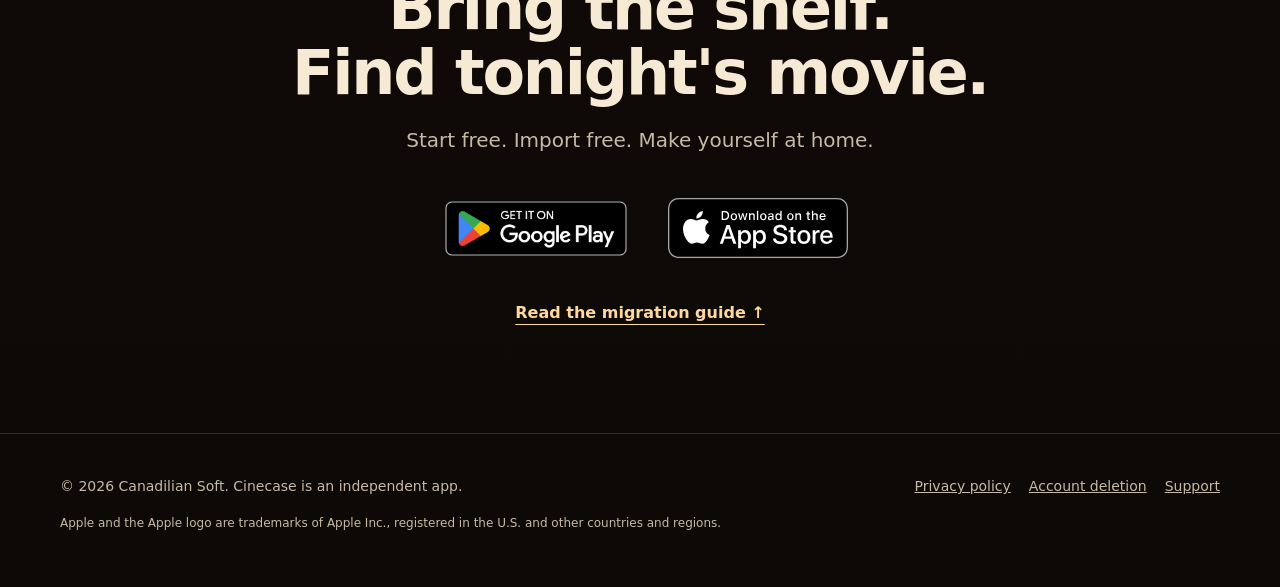
==== commit 36cd72a7: "Replace tour screenshots with looping app videos Co-Authored-By: Claude Sonnet 5.5 <noreply@anthropi" ====
--- a/index.html
+++ b/index.html
@@ -302,23 +302,23 @@
           <div class="tour-track">
             <article class="tour-slide" id="tour-shelf" aria-labelledby="shelf-title">
               <div class="tour-copy"><p class="chapter">01 / YOUR SHELF</p><h3 id="shelf-title">Looks like the<br>collection you love.</h3><p>Cases, cover art, and the order that makes sense to you. Keep combo packs as one shelf item and switch between covers and spines.</p><p class="detail-note">Your main shelf and Collections are free. Extra libraries are part of Pro.</p><a class="text-link" href="#tour-collection">Next: open a Collection <span aria-hidden="true">→</span></a></div>
-              <figure class="tour-image"><img src="assets/iphone-shelf.webp" width="660" height="1434" alt="Cinecase's Covers view with a personal movie collection" loading="lazy"><figcaption>Actual Cinecase app screen</figcaption></figure>
+              <figure class="tour-image"><video src="assets/tour-shelf.mp4" poster="assets/iphone-shelf.webp" width="720" height="1280" muted loop playsinline autoplay preload="metadata" aria-label="Cinecase's Covers view with a personal movie collection"></video><figcaption>Cinecase in action</figcaption></figure>
             </article>
             <article class="tour-slide" id="tour-collection" aria-labelledby="collection-title">
-              <div class="tour-copy"><p class="chapter">02 / THE FILMS INSIDE</p><h3 id="collection-title">One box.<br>A whole world inside.</h3><p>Open a Collection to see the films it holds. Keep trilogies, franchises, and box sets together without losing the individual movies.</p><p class="detail-note">Movie Night can choose individual films inside Collections, too.</p><a class="text-link" href="#tour-stats">Next: get the bigger picture <span aria-hidden="true">→</span></a></div>
-              <figure class="tour-image"><img src="assets/iphone-collection.webp" width="660" height="1434" alt="The Lord of the Rings Trilogy Collection open, showing its three films" loading="lazy"><figcaption>Actual Cinecase app screen</figcaption></figure>
+              <div class="tour-copy"><p class="chapter">02 / THE FILMS INSIDE</p><h3 id="collection-title">One box.<br>All discs in it.</h3><p>Open a Collection to see the films it holds. Keep trilogies, franchises, and box sets together without losing the individual movies.</p><p class="detail-note">Movie Night can choose individual films inside Collections, too.</p><a class="text-link" href="#tour-stats">Next: get the bigger picture <span aria-hidden="true">→</span></a></div>
+              <figure class="tour-image"><video src="assets/tour-collection.mp4" poster="assets/iphone-collection.webp" width="720" height="1280" muted loop playsinline autoplay preload="metadata" aria-label="The Lord of the Rings Trilogy Collection open, showing its three films"></video><figcaption>Cinecase in action</figcaption></figure>
             </article>
             <article class="tour-slide" id="tour-stats" aria-labelledby="stats-title">
               <div class="tour-copy"><p class="chapter">03 / YOUR COLLECTION, IN FOCUS</p><h3 id="stats-title">Know your shelf.</h3><p>See your collection from a new angle. Explore your formats, genres, decades, and watch history.</p><p class="detail-note">Your collection, at a glance.</p><a class="text-link" href="#tour-movie-night">Next: find your next watch <span aria-hidden="true">→</span></a></div>
-              <figure class="tour-image"><img src="assets/iphone-stats.webp" width="660" height="1434" alt="Cinecase statistics showing collection totals and movie formats" loading="lazy"><figcaption>Actual Cinecase app screen</figcaption></figure>
+              <figure class="tour-image"><video src="assets/tour-stats.mp4" poster="assets/iphone-stats.webp" width="720" height="1280" muted loop playsinline autoplay preload="metadata" aria-label="Cinecase statistics showing collection totals and movie formats"></video><figcaption>Cinecase in action</figcaption></figure>
             </article>
             <article class="tour-slide" id="tour-movie-night" aria-labelledby="movie-night-title">
               <div class="tour-copy"><p class="chapter">04 / MOVIE NIGHT</p><h3 id="movie-night-title">Find your<br>next watch.</h3><p>When you can't decide, Movie Night picks from the films you own. Start with unwatched films or narrow the choice by genre, runtime, actor, or director.</p><p class="detail-note">Found a keeper? Add the pick to Up Next.</p><a class="text-link" href="#tour-up-next">Next: keep your watch queue <span aria-hidden="true">→</span></a></div>
-              <figure class="tour-image tour-image--screen"><img src="assets/iphone-movie-night.webp" width="660" height="1434" alt="Movie Night revealing Back to the Future as tonight's pick, with an Add to Up Next button" loading="lazy"><figcaption>Actual Cinecase app screen</figcaption></figure>
+              <figure class="tour-image tour-image--screen"><video src="assets/tour-movie-night.mp4" poster="assets/iphone-movie-night.webp" width="720" height="1280" muted loop playsinline autoplay preload="metadata" aria-label="Movie Night revealing Back to the Future as tonight's pick, with an Add to Up Next button"></video><figcaption>Cinecase in action</figcaption></figure>
             </article>
             <article class="tour-slide" id="tour-up-next" aria-labelledby="up-next-title">
               <div class="tour-copy"><p class="chapter">05 / UP NEXT</p><h3 id="up-next-title">Keep track of what<br>you watch next.</h3><p>Keep the films you want to watch in one queue. Arrange them in your own order, see the total runtime, and mark them watched as you go.</p><p class="detail-note">Your next movie is ready when you are.</p><a class="text-link" href="#migration">Bring your collection over <span aria-hidden="true">→</span></a></div>
-              <figure class="tour-image tour-image--screen"><img src="assets/iphone-up-next.webp" width="660" height="1434" alt="Up Next showing a four-film watch queue with total runtime, watched controls and reorder handles" loading="lazy"><figcaption>Actual Cinecase app screen</figcaption></figure>
+              <figure class="tour-image tour-image--screen"><video src="assets/tour-up-next.mp4" poster="assets/iphone-up-next.webp" width="720" height="1280" muted loop playsinline autoplay preload="metadata" aria-label="Up Next showing a four-film watch queue with total runtime, watched controls and reorder handles"></video><figcaption>Cinecase in action</figcaption></figure>
             </article>
           </div>
         </div>
--- a/interactive.css
+++ b/interactive.css
@@ -46,3 +46,5 @@
 .tour-image--screen{background:#100d0b}
 .tour-image--screen img{width:100%;height:100%;object-fit:contain;transform:none}
 .tour-controls,.chapter-links{flex-wrap:wrap}
+
+.tour-image video{display:block;width:100%;height:100%;object-fit:cover;transform:none}
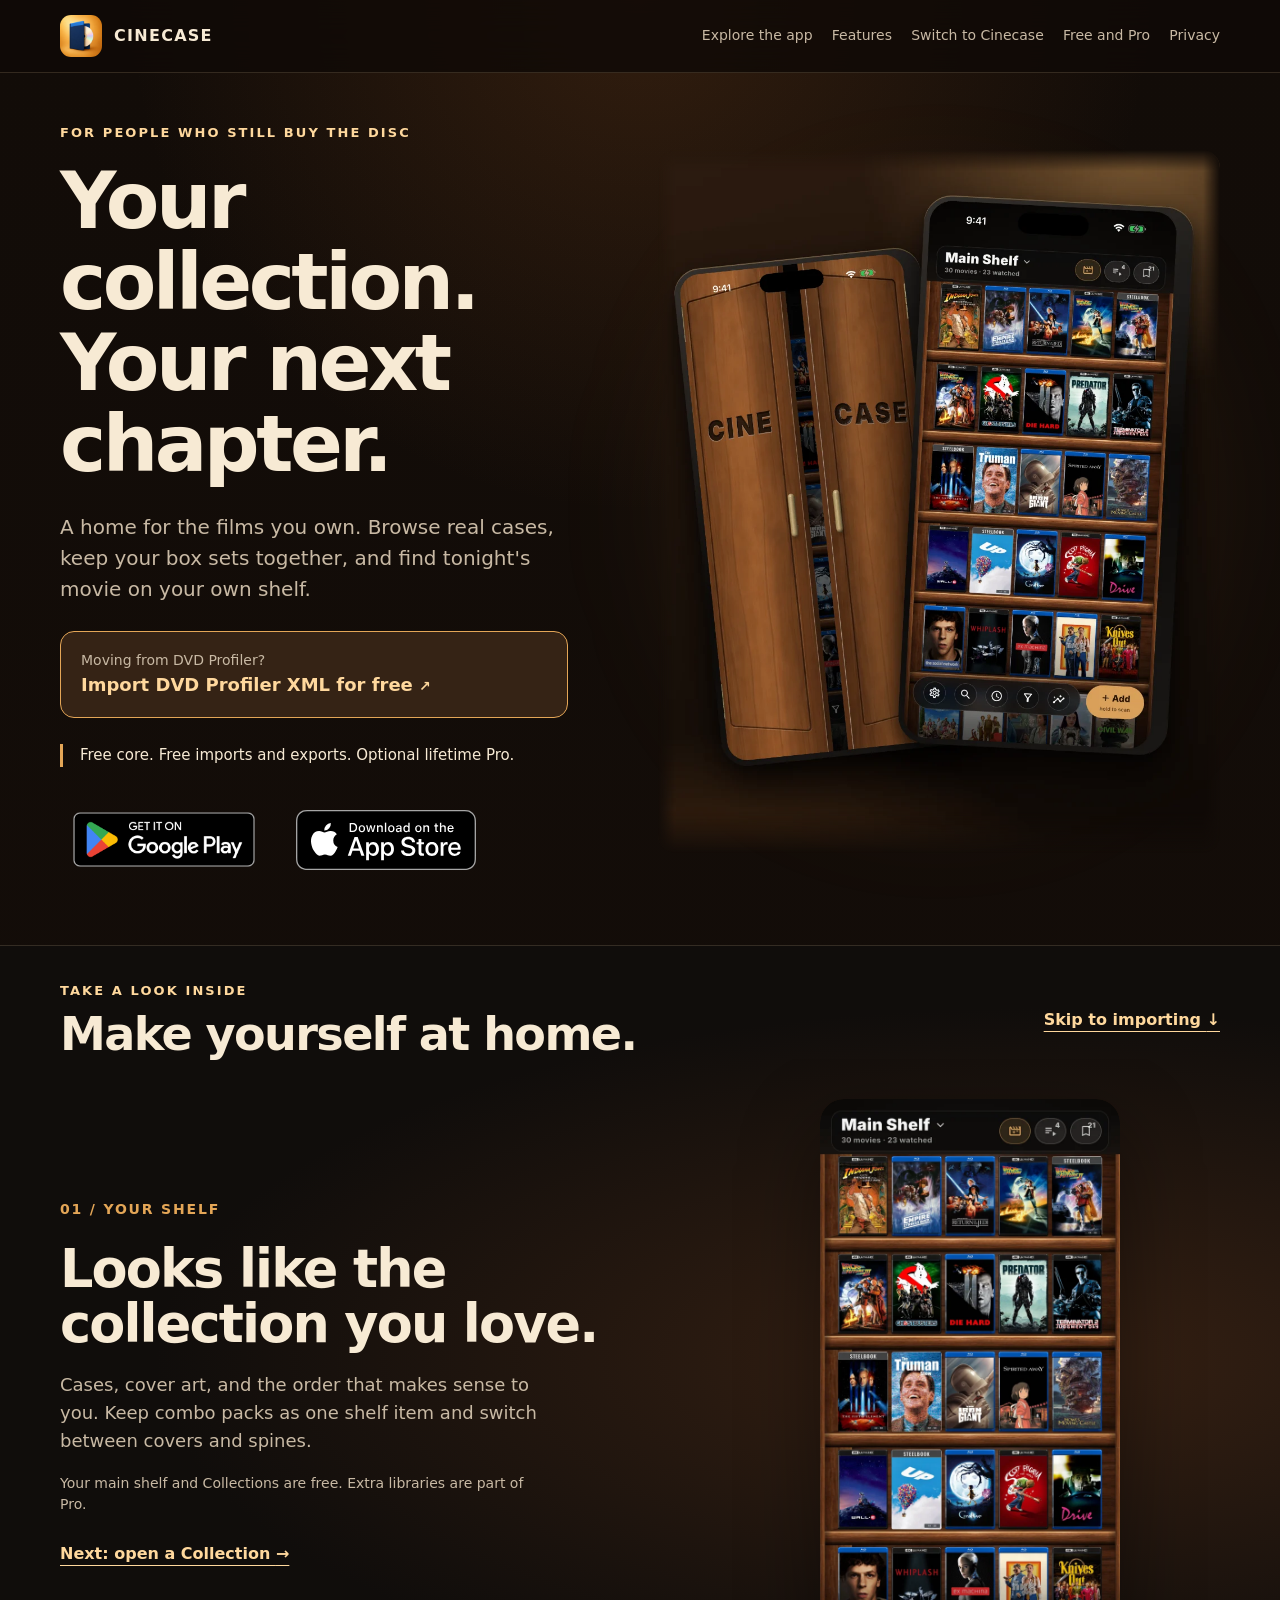
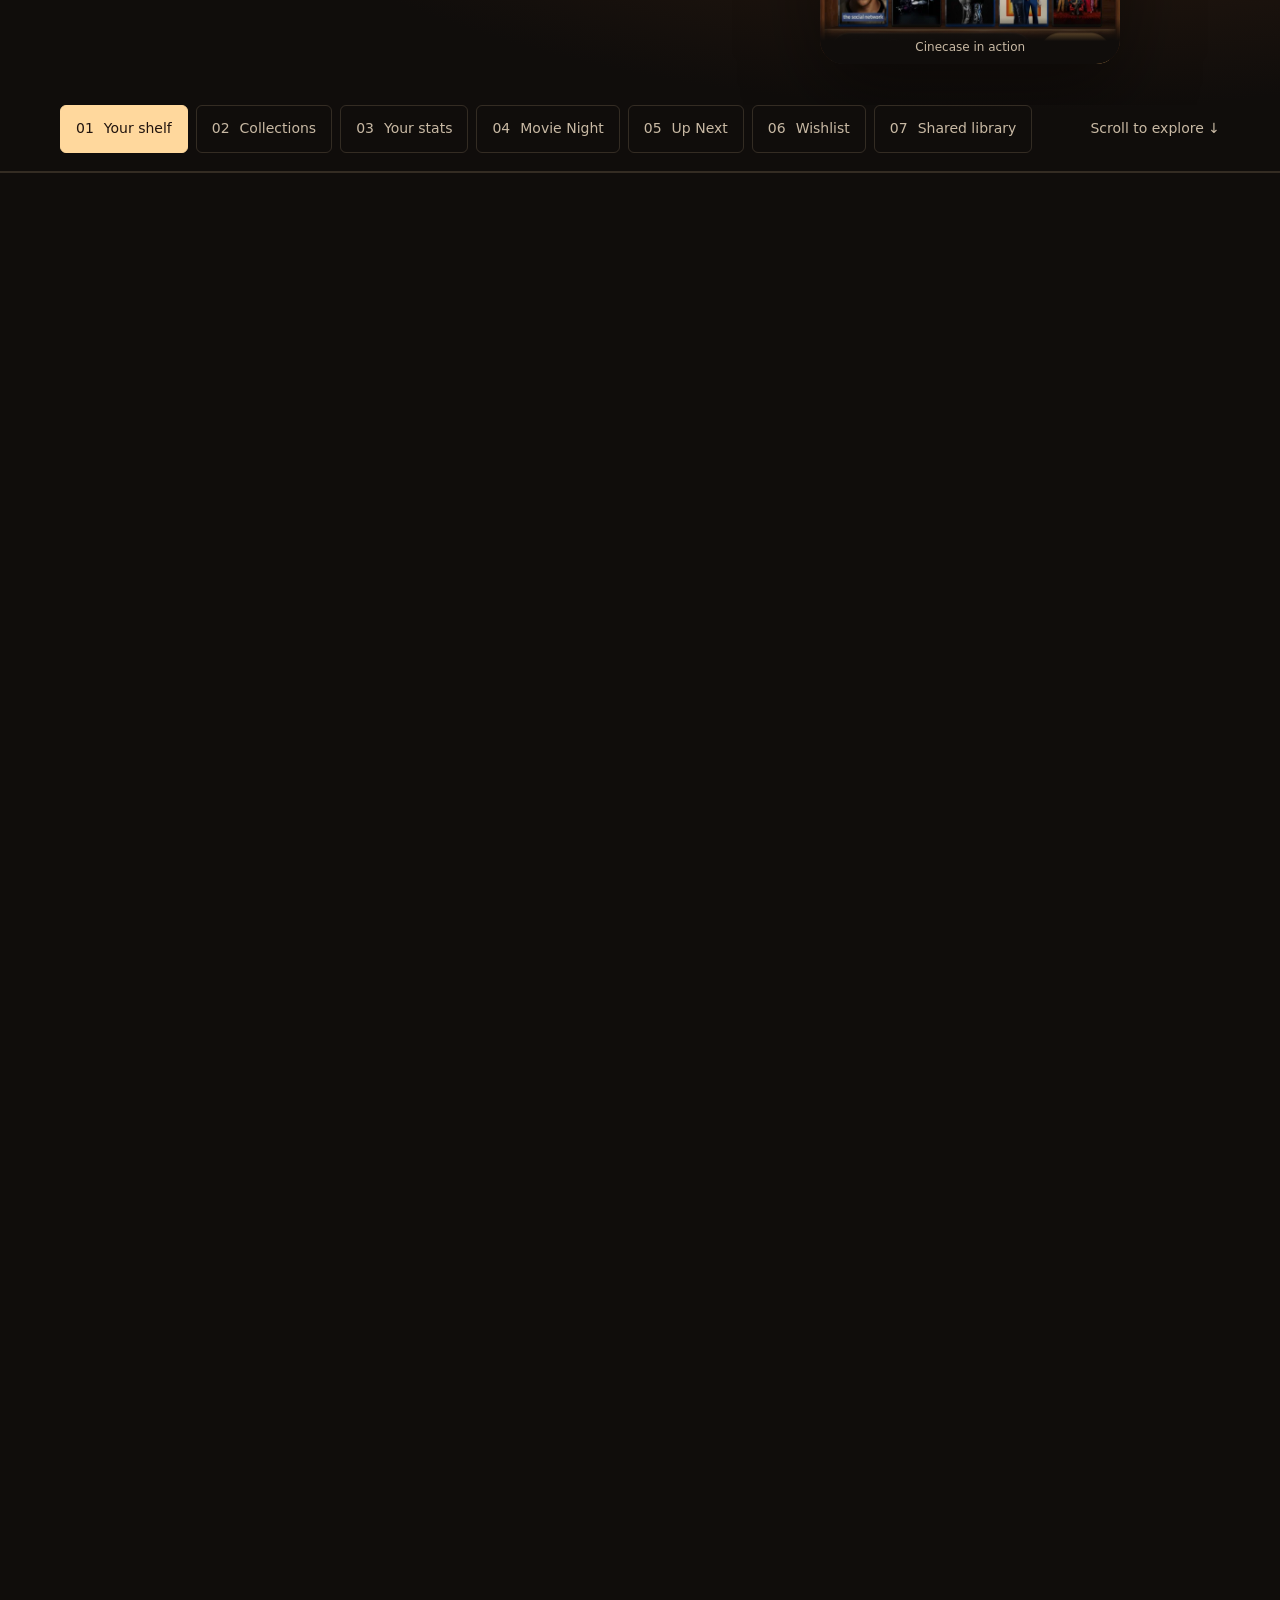
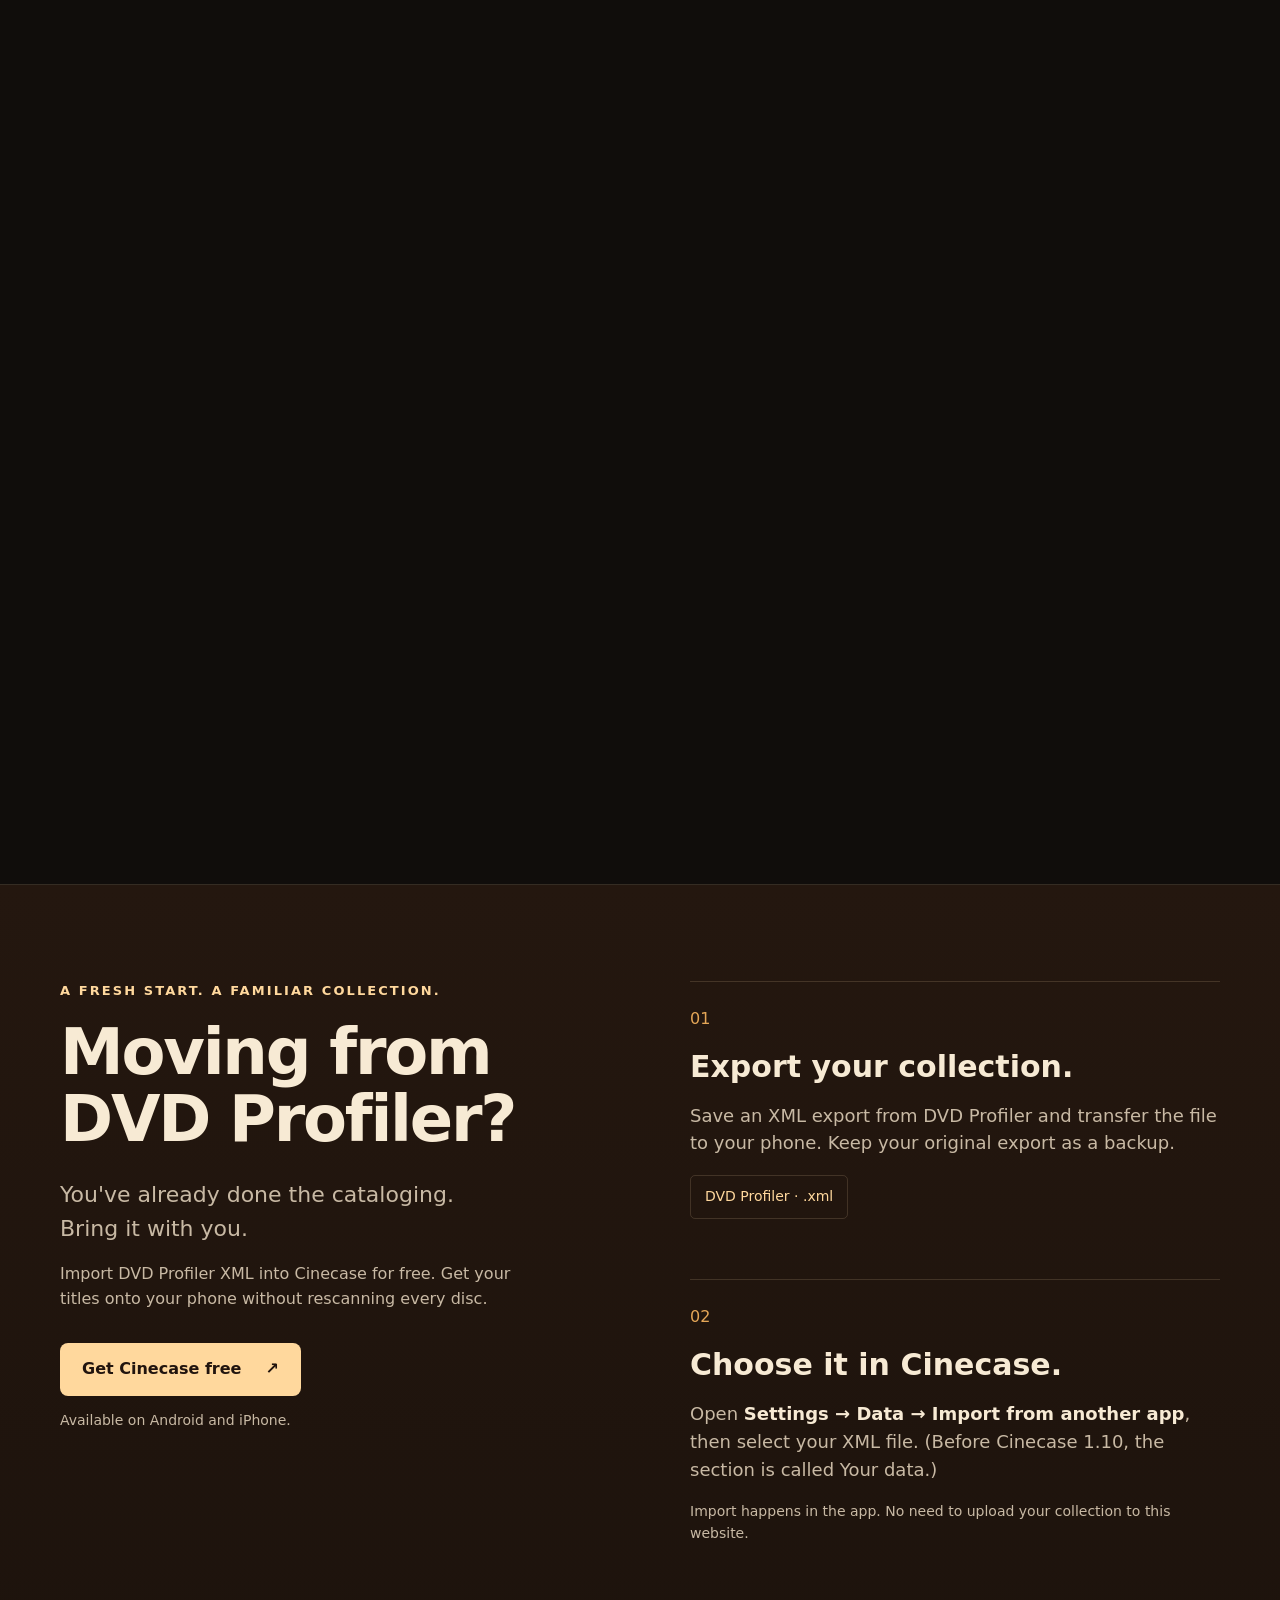
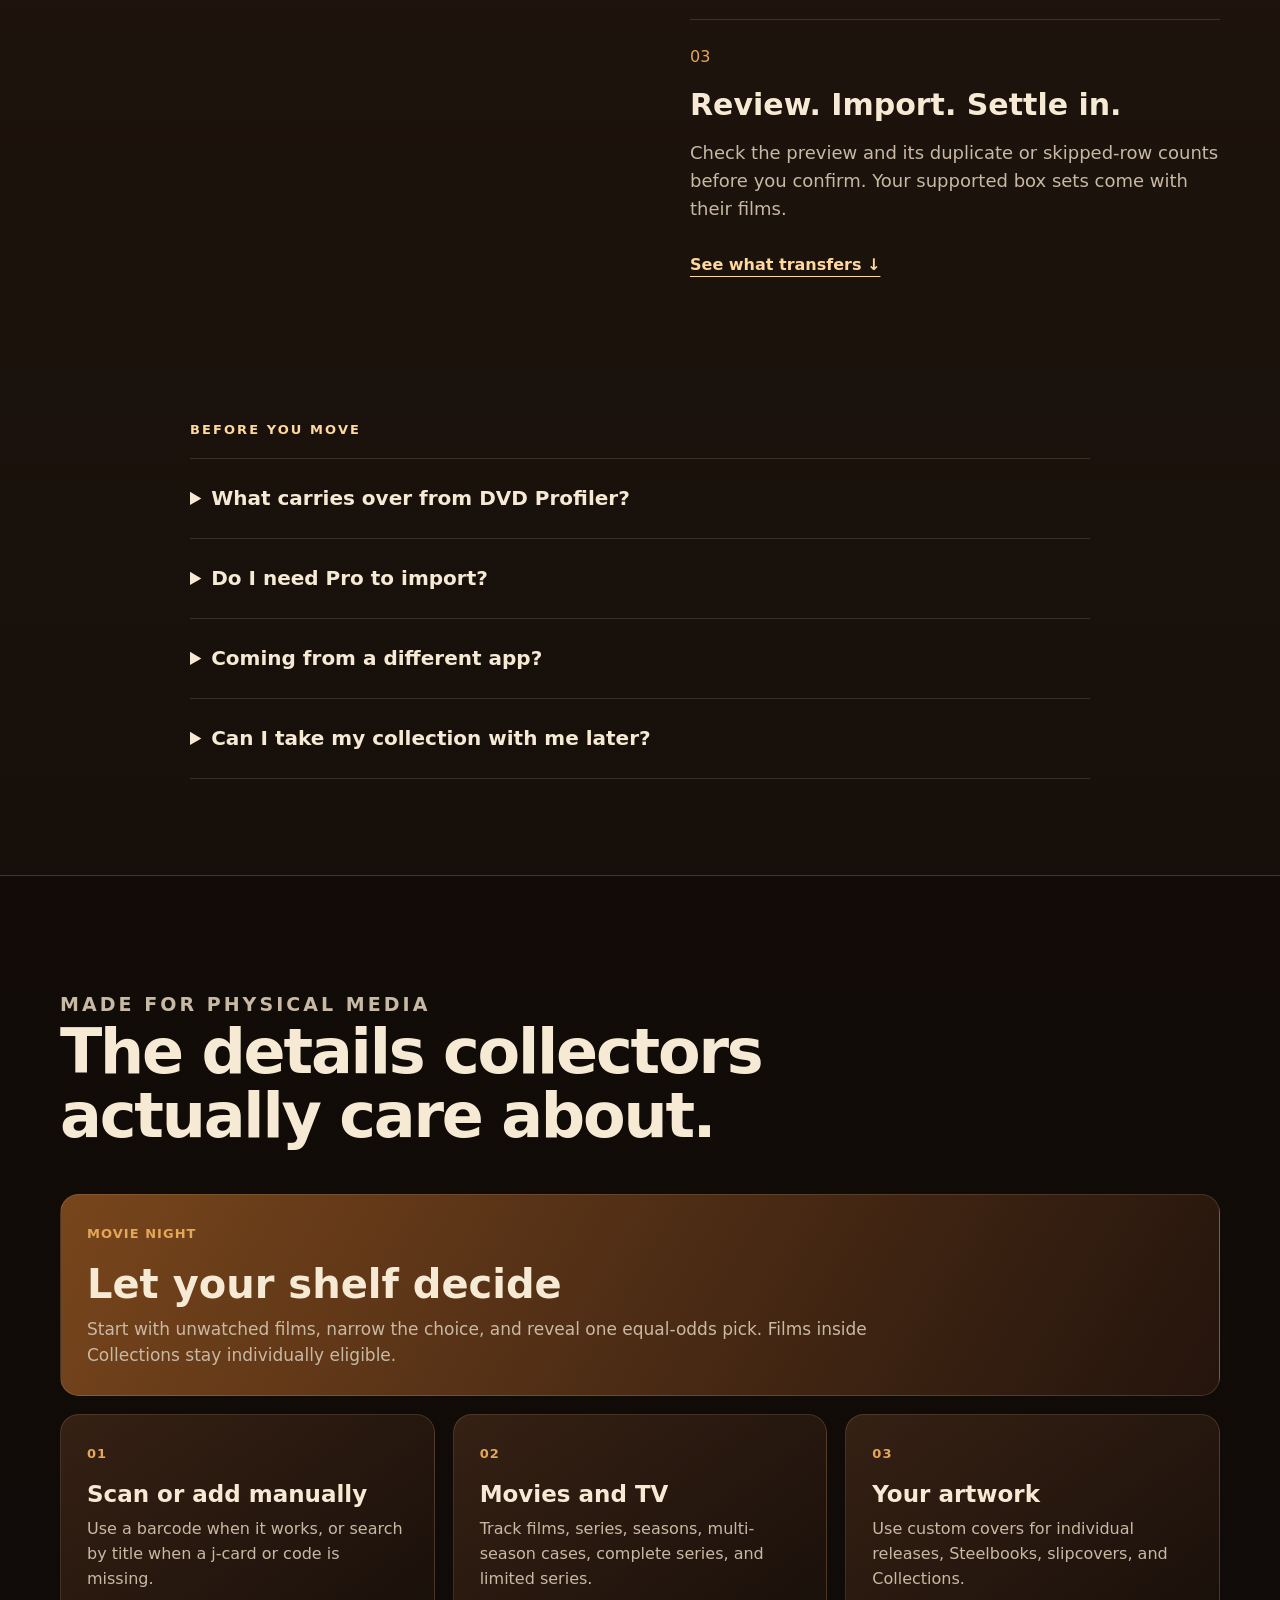
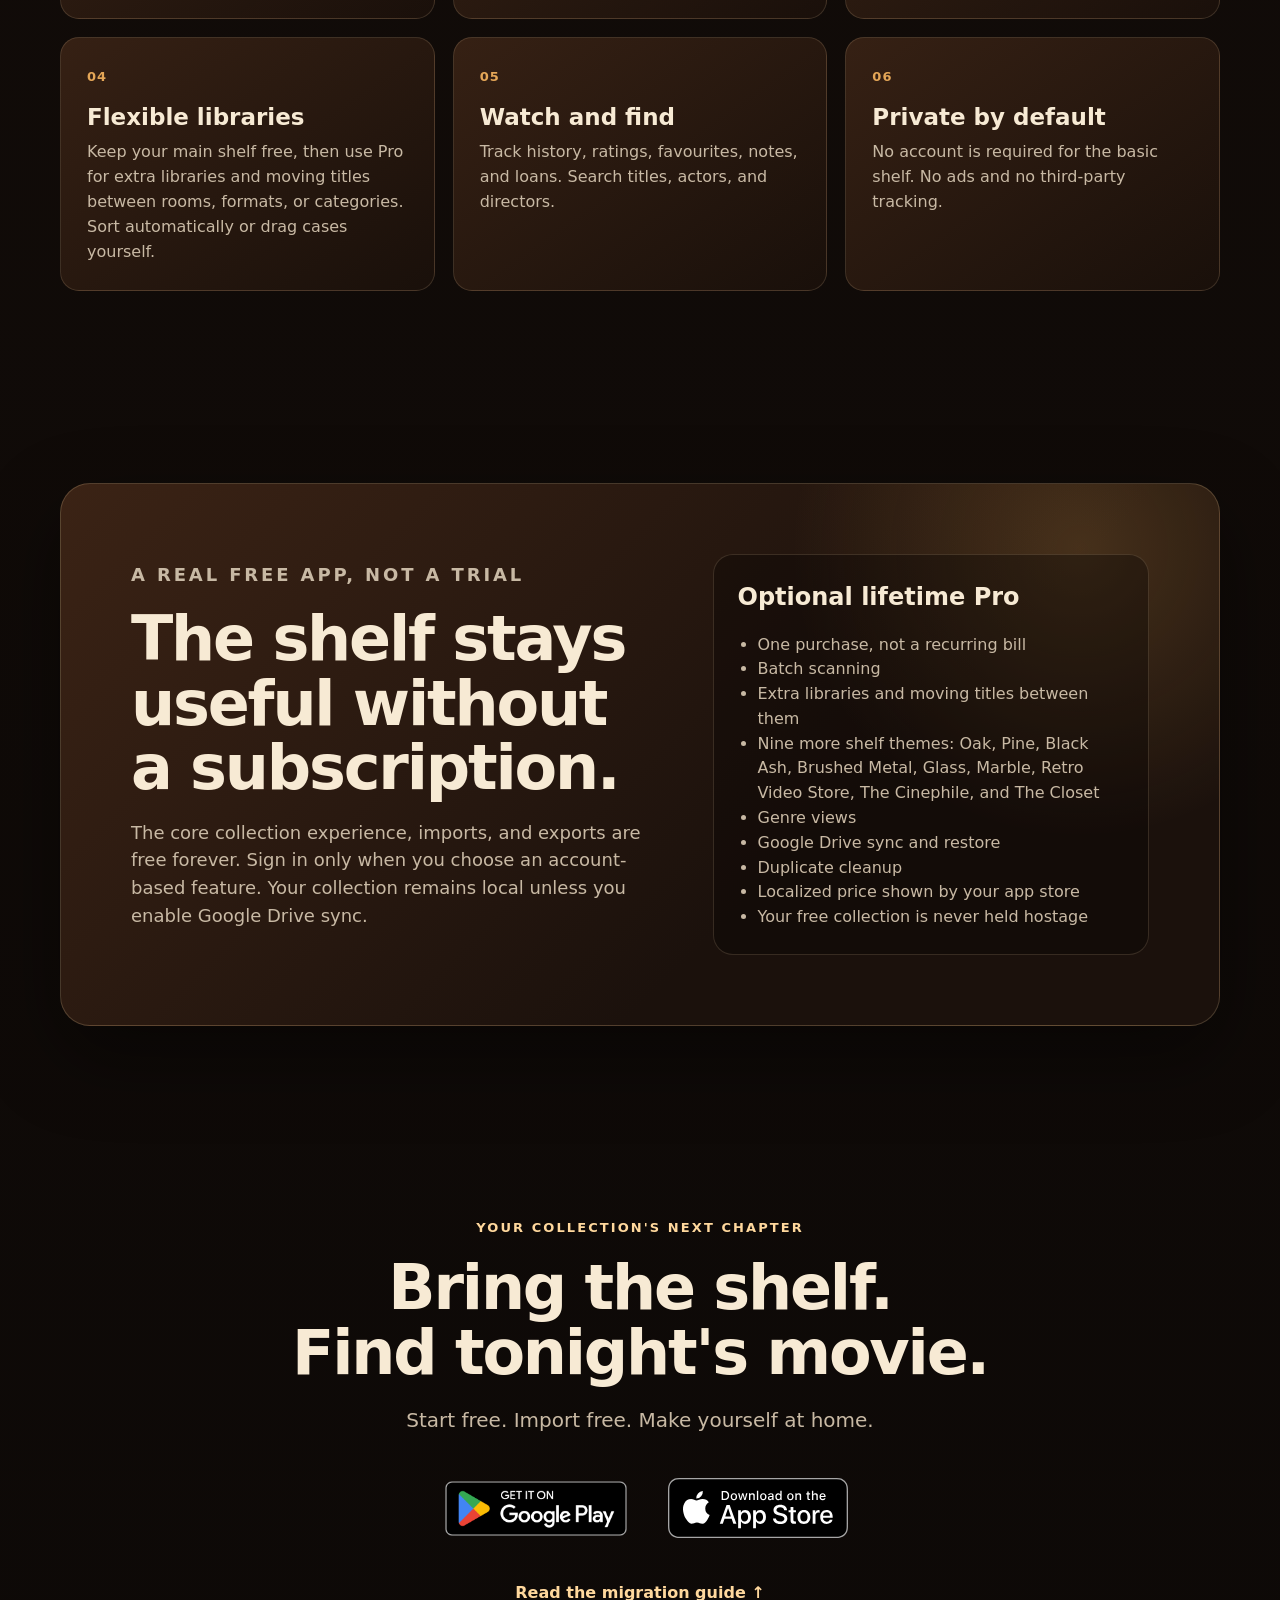
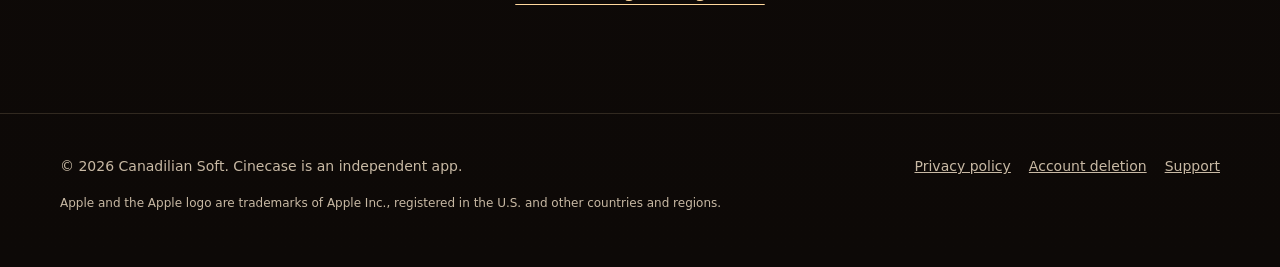
==== commit 7c3ff2d1: "Add Wishlist and Shared Library tour sections Co-Authored-By: Claude Sonnet 5.5 <noreply@anthropic.c" ====
--- a/index.html
+++ b/index.html
@@ -317,12 +317,20 @@
               <figure class="tour-image tour-image--screen"><video src="assets/tour-movie-night.mp4" poster="assets/iphone-movie-night.webp" width="720" height="1280" muted loop playsinline autoplay preload="metadata" aria-label="Movie Night revealing Back to the Future as tonight's pick, with an Add to Up Next button"></video><figcaption>Cinecase in action</figcaption></figure>
             </article>
             <article class="tour-slide" id="tour-up-next" aria-labelledby="up-next-title">
-              <div class="tour-copy"><p class="chapter">05 / UP NEXT</p><h3 id="up-next-title">Keep track of what<br>you watch next.</h3><p>Keep the films you want to watch in one queue. Arrange them in your own order, see the total runtime, and mark them watched as you go.</p><p class="detail-note">Your next movie is ready when you are.</p><a class="text-link" href="#migration">Bring your collection over <span aria-hidden="true">→</span></a></div>
+              <div class="tour-copy"><p class="chapter">05 / UP NEXT</p><h3 id="up-next-title">Keep track of what<br>you watch next.</h3><p>Keep the films you want to watch in one queue. Arrange them in your own order, see the total runtime, and mark them watched as you go.</p><p class="detail-note">Your next movie is ready when you are.</p><a class="text-link" href="#tour-wishlist">Next: save what you want <span aria-hidden="true">→</span></a></div>
               <figure class="tour-image tour-image--screen"><video src="assets/tour-up-next.mp4" poster="assets/iphone-up-next.webp" width="720" height="1280" muted loop playsinline autoplay preload="metadata" aria-label="Up Next showing a four-film watch queue with total runtime, watched controls and reorder handles"></video><figcaption>Cinecase in action</figcaption></figure>
             </article>
+            <article class="tour-slide" id="tour-wishlist" aria-labelledby="wishlist-title">
+              <div class="tour-copy"><p class="chapter">06 / WISHLIST</p><h3 id="wishlist-title">Save it now.<br>Own it later.</h3><p>Keep every title you are hunting for in one list. Search it, add to it, and share the whole list when someone asks what to get you.</p><p class="detail-note">Tap Got it when it makes the shelf.</p><a class="text-link" href="#tour-shared-library">Next: share your shelf <span aria-hidden="true">→</span></a></div>
+              <figure class="tour-image tour-image--screen"><video src="assets/tour-wishlist.mp4" poster="assets/iphone-wishlist.jpg" width="720" height="1280" muted loop playsinline autoplay preload="metadata" aria-label="The Wishlist sheet listing saved titles with a search field, share button and Got it buttons"></video><figcaption>Cinecase in action</figcaption></figure>
+            </article>
+            <article class="tour-slide" id="tour-shared-library" aria-labelledby="shared-library-title">
+              <div class="tour-copy"><p class="chapter">07 / SHARED LIBRARY</p><h3 id="shared-library-title">Show your shelf.<br>Keep your shelf.</h3><p>Send your library to a friend. They open it in Cinecase and browse it read-only, and your own collection is never touched.</p><p class="detail-note">A shared shelf shows an as-of date and is never part of their collection.</p><a class="text-link" href="#migration">Bring your collection over <span aria-hidden="true">→</span></a></div>
+              <figure class="tour-image tour-image--screen"><video src="assets/tour-shared-library.mp4" poster="assets/iphone-shared-library.jpg" width="720" height="1280" muted loop playsinline autoplay preload="metadata" aria-label="A friend's shared Main Shelf open in viewing mode, with an as-of date and a Leave button"></video><figcaption>Cinecase in action</figcaption></figure>
+            </article>
           </div>
         </div>
-        <div class="tour-controls wrap" aria-label="Tour chapters"><div class="chapter-links"><a href="#tour-shelf">01 <span>Your shelf</span></a><a href="#tour-collection">02 <span>Collections</span></a><a href="#tour-stats">03 <span>Your stats</span></a><a href="#tour-movie-night">04 <span>Movie Night</span></a><a href="#tour-up-next">05 <span>Up Next</span></a></div><span class="scroll-hint">Scroll to explore <span aria-hidden="true">↓</span></span></div>
+        <div class="tour-controls wrap" aria-label="Tour chapters"><div class="chapter-links"><a href="#tour-shelf">01 <span>Your shelf</span></a><a href="#tour-collection">02 <span>Collections</span></a><a href="#tour-stats">03 <span>Your stats</span></a><a href="#tour-movie-night">04 <span>Movie Night</span></a><a href="#tour-up-next">05 <span>Up Next</span></a><a href="#tour-wishlist">06 <span>Wishlist</span></a><a href="#tour-shared-library">07 <span>Shared library</span></a></div><span class="scroll-hint">Scroll to explore <span aria-hidden="true">↓</span></span></div>
         <div class="tour-progress" aria-hidden="true"><span></span></div>
       </div>
     </section>
